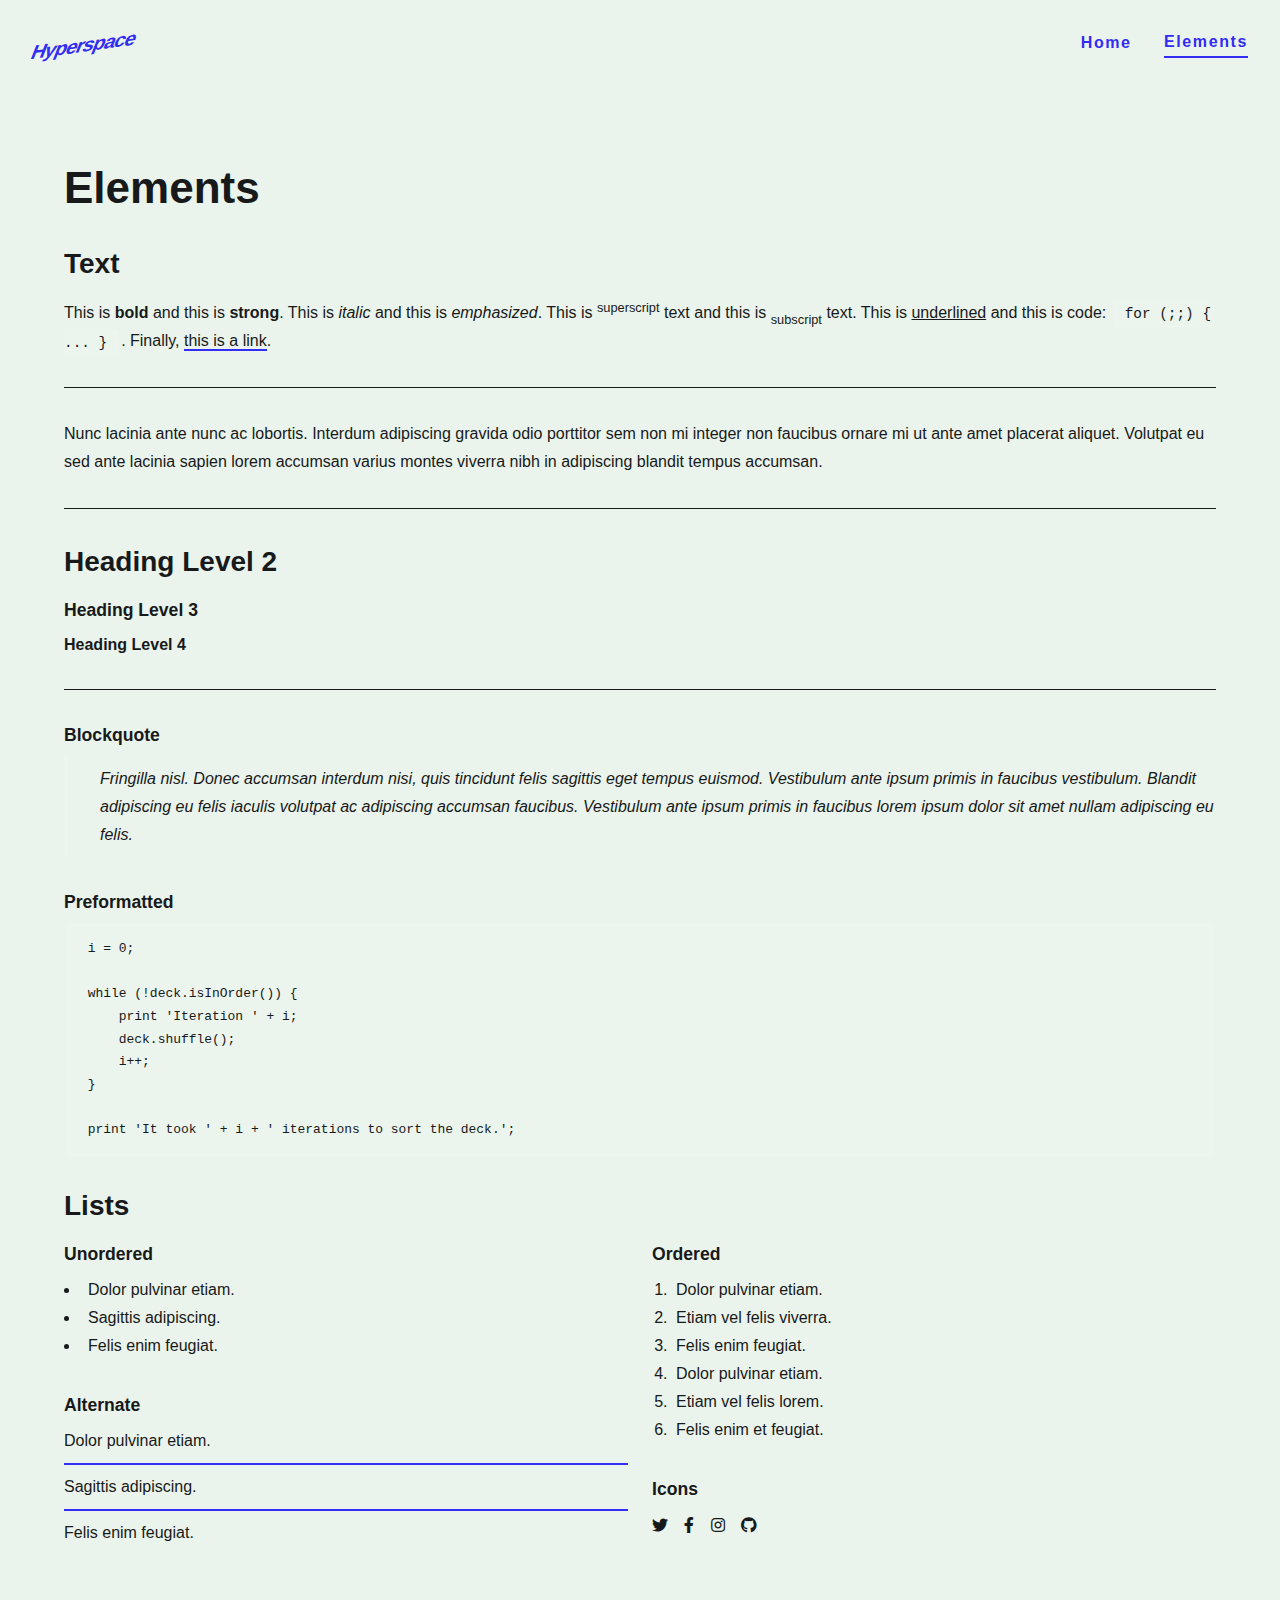
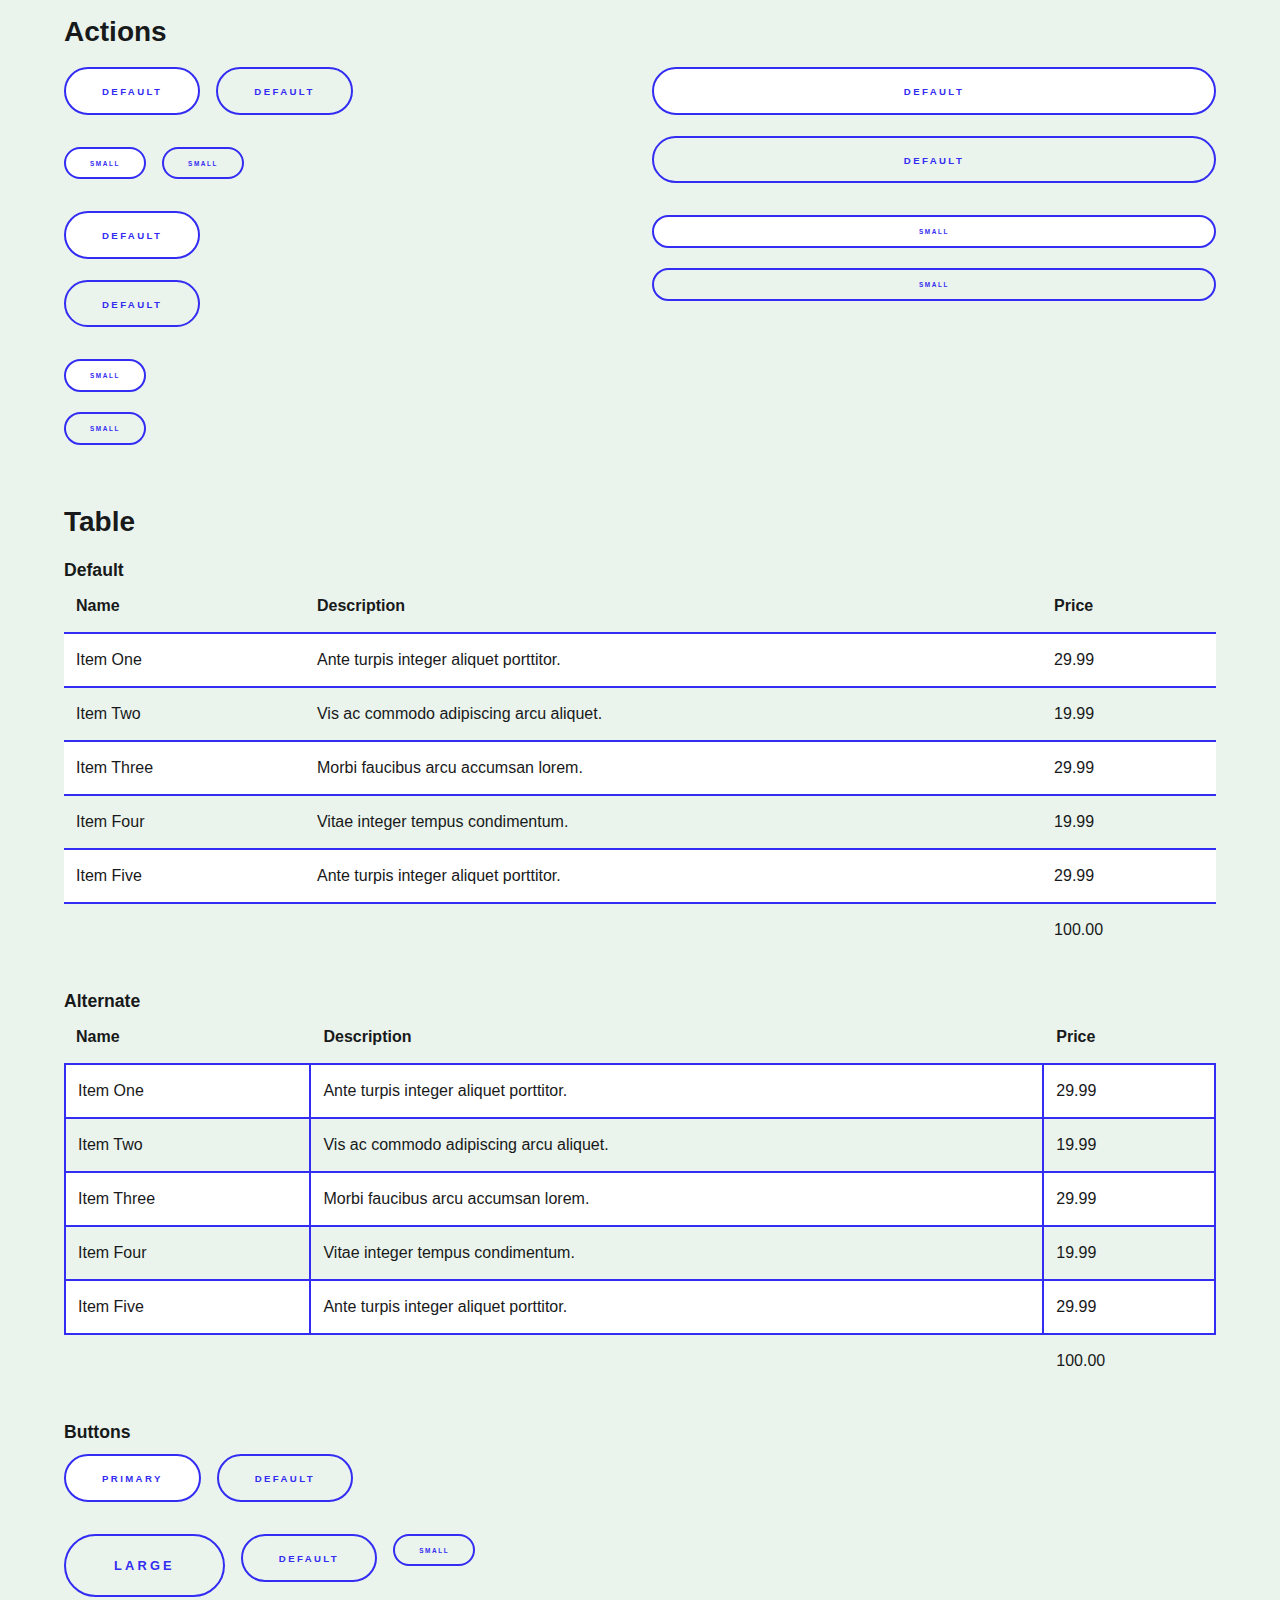
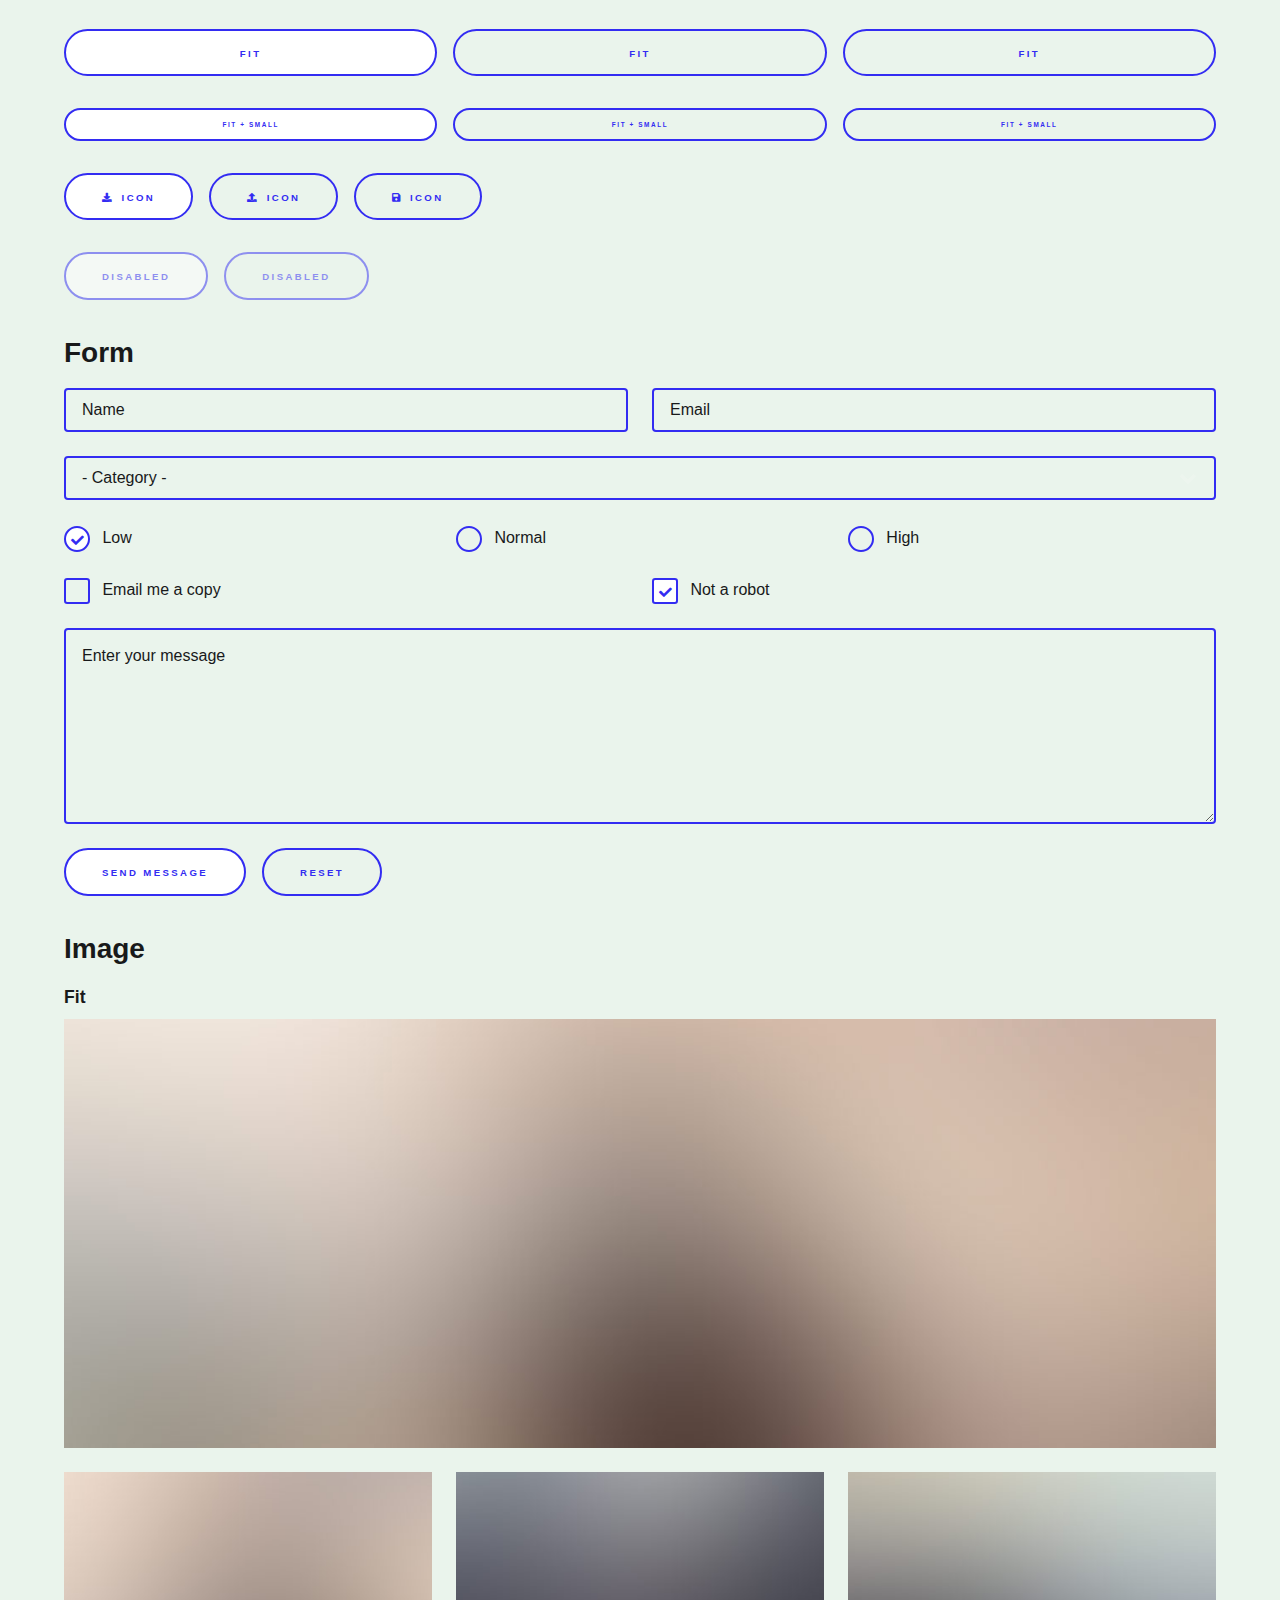
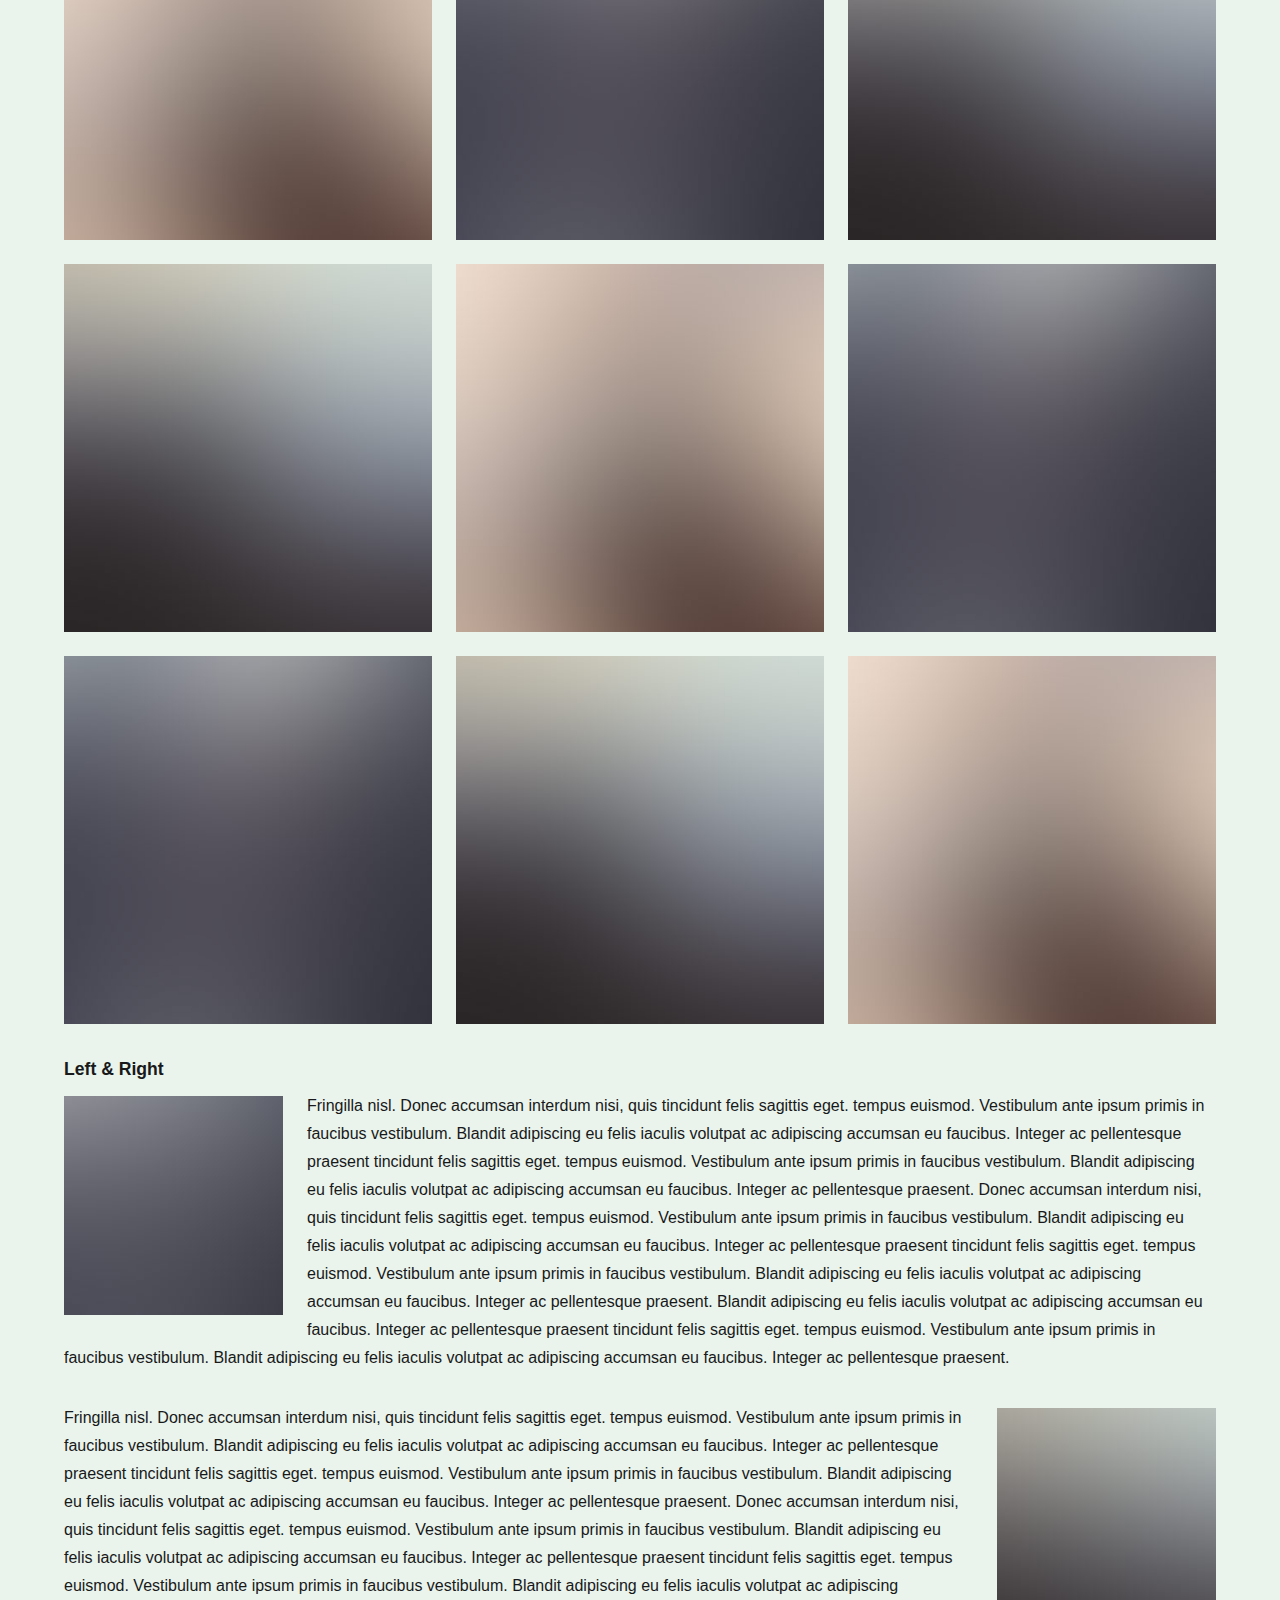
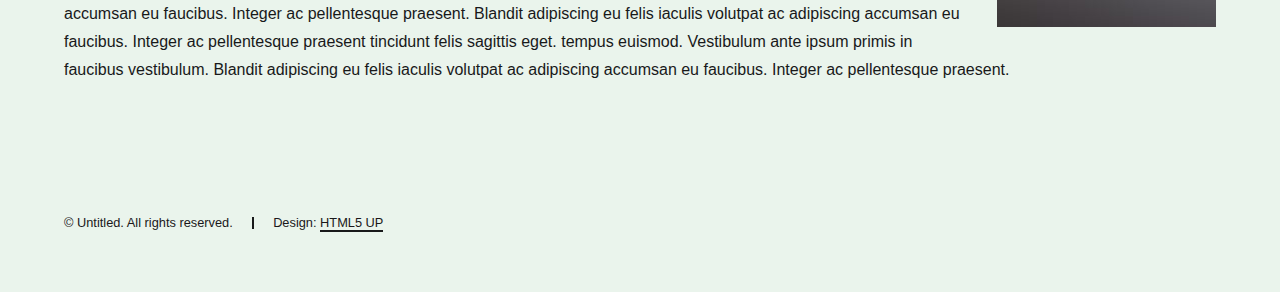
==== elements.html @ a4e52b47 "Added new files" ====
<!DOCTYPE HTML>
<!--
	Hyperspace by HTML5 UP
	html5up.net | @ajlkn
	Free for personal and commercial use under the CCA 3.0 license (html5up.net/license)
-->
<html>
	<head>
		<title>Elements - Hyperspace by HTML5 UP</title>
		<meta charset="utf-8" />
		<meta name="viewport" content="width=device-width, initial-scale=1, user-scalable=no" />
		<link rel="stylesheet" href="assets/css/main.css" />
		<noscript><link rel="stylesheet" href="assets/css/noscript.css" /></noscript>
	</head>
	<body class="is-preload">

		<!-- Header -->
			<header id="header">
				<a href="elements.html" class="title">Hyperspace</a>
				<nav>
					<ul>
						<li><a href="index.html">Home</a></li>
						<li><a href="elements.html" class="active">Elements</a></li>
					</ul>
				</nav>
			</header>

		<!-- Wrapper -->
			<div id="wrapper">

				<!-- Main -->
					<section id="main" class="wrapper">
						<div class="inner">
							<h1 class="major">Elements</h1>

							<!-- Text -->
								<section>
									<h2>Text</h2>
									<p>This is <b>bold</b> and this is <strong>strong</strong>. This is <i>italic</i> and this is <em>emphasized</em>.
									This is <sup>superscript</sup> text and this is <sub>subscript</sub> text.
									This is <u>underlined</u> and this is code: <code>for (;;) { ... }</code>. Finally, <a href="#">this is a link</a>.</p>
									<hr />
									<p>Nunc lacinia ante nunc ac lobortis. Interdum adipiscing gravida odio porttitor sem non mi integer non faucibus ornare mi ut ante amet placerat aliquet. Volutpat eu sed ante lacinia sapien lorem accumsan varius montes viverra nibh in adipiscing blandit tempus accumsan.</p>
									<hr />
									<h2>Heading Level 2</h2>
									<h3>Heading Level 3</h3>
									<h4>Heading Level 4</h4>
									<hr />
									<h3>Blockquote</h3>
									<blockquote>Fringilla nisl. Donec accumsan interdum nisi, quis tincidunt felis sagittis eget tempus euismod. Vestibulum ante ipsum primis in faucibus vestibulum. Blandit adipiscing eu felis iaculis volutpat ac adipiscing accumsan faucibus. Vestibulum ante ipsum primis in faucibus lorem ipsum dolor sit amet nullam adipiscing eu felis.</blockquote>
									<h3>Preformatted</h3>
									<pre><code>i = 0;

while (!deck.isInOrder()) {
    print 'Iteration ' + i;
    deck.shuffle();
    i++;
}

print 'It took ' + i + ' iterations to sort the deck.';</code></pre>
								</section>

							<!-- Lists -->
								<section>
									<h2>Lists</h2>
									<div class="row">
										<div class="col-6 col-12-medium">
											<h3>Unordered</h3>
											<ul>
												<li>Dolor pulvinar etiam.</li>
												<li>Sagittis adipiscing.</li>
												<li>Felis enim feugiat.</li>
											</ul>
											<h3>Alternate</h3>
											<ul class="alt">
												<li>Dolor pulvinar etiam.</li>
												<li>Sagittis adipiscing.</li>
												<li>Felis enim feugiat.</li>
											</ul>
										</div>
										<div class="col-6 col-12-medium">
											<h3>Ordered</h3>
											<ol>
												<li>Dolor pulvinar etiam.</li>
												<li>Etiam vel felis viverra.</li>
												<li>Felis enim feugiat.</li>
												<li>Dolor pulvinar etiam.</li>
												<li>Etiam vel felis lorem.</li>
												<li>Felis enim et feugiat.</li>
											</ol>
											<h3>Icons</h3>
											<ul class="icons">
												<li><a href="#" class="icon brands fa-twitter"><span class="label">Twitter</span></a></li>
												<li><a href="#" class="icon brands fa-facebook-f"><span class="label">Facebook</span></a></li>
												<li><a href="#" class="icon brands fa-instagram"><span class="label">Instagram</span></a></li>
												<li><a href="#" class="icon brands fa-github"><span class="label">Github</span></a></li>
											</ul>
										</div>
									</div>
									<h2>Actions</h2>
									<div class="row">
										<div class="col-6 col-12-medium">
											<ul class="actions">
												<li><a href="#" class="button primary">Default</a></li>
												<li><a href="#" class="button">Default</a></li>
											</ul>
											<ul class="actions small">
												<li><a href="#" class="button primary small">Small</a></li>
												<li><a href="#" class="button small">Small</a></li>
											</ul>
											<ul class="actions stacked">
												<li><a href="#" class="button primary">Default</a></li>
												<li><a href="#" class="button">Default</a></li>
											</ul>
											<ul class="actions stacked">
												<li><a href="#" class="button primary small">Small</a></li>
												<li><a href="#" class="button small">Small</a></li>
											</ul>
										</div>
										<div class="col-6 col-12-medium">
											<ul class="actions stacked">
												<li><a href="#" class="button primary fit">Default</a></li>
												<li><a href="#" class="button fit">Default</a></li>
											</ul>
											<ul class="actions stacked">
												<li><a href="#" class="button primary small fit">Small</a></li>
												<li><a href="#" class="button small fit">Small</a></li>
											</ul>
										</div>
									</div>
								</section>

							<!-- Table -->
								<section>
									<h2>Table</h2>
									<h3>Default</h3>
									<div class="table-wrapper">
										<table>
											<thead>
												<tr>
													<th>Name</th>
													<th>Description</th>
													<th>Price</th>
												</tr>
											</thead>
											<tbody>
												<tr>
													<td>Item One</td>
													<td>Ante turpis integer aliquet porttitor.</td>
													<td>29.99</td>
												</tr>
												<tr>
													<td>Item Two</td>
													<td>Vis ac commodo adipiscing arcu aliquet.</td>
													<td>19.99</td>
												</tr>
												<tr>
													<td>Item Three</td>
													<td> Morbi faucibus arcu accumsan lorem.</td>
													<td>29.99</td>
												</tr>
												<tr>
													<td>Item Four</td>
													<td>Vitae integer tempus condimentum.</td>
													<td>19.99</td>
												</tr>
												<tr>
													<td>Item Five</td>
													<td>Ante turpis integer aliquet porttitor.</td>
													<td>29.99</td>
												</tr>
											</tbody>
											<tfoot>
												<tr>
													<td colspan="2"></td>
													<td>100.00</td>
												</tr>
											</tfoot>
										</table>
									</div>

									<h3>Alternate</h3>
									<div class="table-wrapper">
										<table class="alt">
											<thead>
												<tr>
													<th>Name</th>
													<th>Description</th>
													<th>Price</th>
												</tr>
											</thead>
											<tbody>
												<tr>
													<td>Item One</td>
													<td>Ante turpis integer aliquet porttitor.</td>
													<td>29.99</td>
												</tr>
												<tr>
													<td>Item Two</td>
													<td>Vis ac commodo adipiscing arcu aliquet.</td>
													<td>19.99</td>
												</tr>
												<tr>
													<td>Item Three</td>
													<td> Morbi faucibus arcu accumsan lorem.</td>
													<td>29.99</td>
												</tr>
												<tr>
													<td>Item Four</td>
													<td>Vitae integer tempus condimentum.</td>
													<td>19.99</td>
												</tr>
												<tr>
													<td>Item Five</td>
													<td>Ante turpis integer aliquet porttitor.</td>
													<td>29.99</td>
												</tr>
											</tbody>
											<tfoot>
												<tr>
													<td colspan="2"></td>
													<td>100.00</td>
												</tr>
											</tfoot>
										</table>
									</div>
								</section>

							<!-- Buttons -->
								<section>
									<h3>Buttons</h3>
									<ul class="actions">
										<li><a href="#" class="button primary">Primary</a></li>
										<li><a href="#" class="button">Default</a></li>
									</ul>
									<ul class="actions">
										<li><a href="#" class="button large">Large</a></li>
										<li><a href="#" class="button">Default</a></li>
										<li><a href="#" class="button small">Small</a></li>
									</ul>
									<ul class="actions fit">
										<li><a href="#" class="button primary fit">Fit</a></li>
										<li><a href="#" class="button fit">Fit</a></li>
										<li><a href="#" class="button fit">Fit</a></li>
									</ul>
									<ul class="actions fit small">
										<li><a href="#" class="button primary fit small">Fit + Small</a></li>
										<li><a href="#" class="button fit small">Fit + Small</a></li>
										<li><a href="#" class="button fit small">Fit + Small</a></li>
									</ul>
									<ul class="actions">
										<li><a href="#" class="button primary icon solid fa-download">Icon</a></li>
										<li><a href="#" class="button icon solid fa-upload">Icon</a></li>
										<li><a href="#" class="button icon solid fa-save">Icon</a></li>
									</ul>
									<ul class="actions">
										<li><span class="button primary disabled">Disabled</span></li>
										<li><span class="button disabled">Disabled</span></li>
									</ul>
								</section>

							<!-- Form -->
								<section>
									<h2>Form</h2>
									<form method="post" action="#">
										<div class="row gtr-uniform">
											<div class="col-6 col-12-xsmall">
												<input type="text" name="demo-name" id="demo-name" value="" placeholder="Name" />
											</div>
											<div class="col-6 col-12-xsmall">
												<input type="email" name="demo-email" id="demo-email" value="" placeholder="Email" />
											</div>
											<div class="col-12">
												<select name="demo-category" id="demo-category">
													<option value="">- Category -</option>
													<option value="1">Manufacturing</option>
													<option value="1">Shipping</option>
													<option value="1">Administration</option>
													<option value="1">Human Resources</option>
												</select>
											</div>
											<div class="col-4 col-12-small">
												<input type="radio" id="demo-priority-low" name="demo-priority" checked>
												<label for="demo-priority-low">Low</label>
											</div>
											<div class="col-4 col-12-small">
												<input type="radio" id="demo-priority-normal" name="demo-priority">
												<label for="demo-priority-normal">Normal</label>
											</div>
											<div class="col-4 col-12-small">
												<input type="radio" id="demo-priority-high" name="demo-priority">
												<label for="demo-priority-high">High</label>
											</div>
											<div class="col-6 col-12-small">
												<input type="checkbox" id="demo-copy" name="demo-copy">
												<label for="demo-copy">Email me a copy</label>
											</div>
											<div class="col-6 col-12-small">
												<input type="checkbox" id="demo-human" name="demo-human" checked>
												<label for="demo-human">Not a robot</label>
											</div>
											<div class="col-12">
												<textarea name="demo-message" id="demo-message" placeholder="Enter your message" rows="6"></textarea>
											</div>
											<div class="col-12">
												<ul class="actions">
													<li><input type="submit" value="Send Message" class="primary" /></li>
													<li><input type="reset" value="Reset" /></li>
												</ul>
											</div>
										</div>
									</form>
								</section>

							<!-- Image -->
								<section>
									<h2>Image</h2>
									<h3>Fit</h3>
									<div class="box alt">
										<div class="row gtr-uniform">
											<div class="col-12"><span class="image fit"><img src="images/pic04.jpg" alt="" /></span></div>
											<div class="col-4"><span class="image fit"><img src="images/pic01.jpg" alt="" /></span></div>
											<div class="col-4"><span class="image fit"><img src="images/pic02.jpg" alt="" /></span></div>
											<div class="col-4"><span class="image fit"><img src="images/pic03.jpg" alt="" /></span></div>
											<div class="col-4"><span class="image fit"><img src="images/pic03.jpg" alt="" /></span></div>
											<div class="col-4"><span class="image fit"><img src="images/pic01.jpg" alt="" /></span></div>
											<div class="col-4"><span class="image fit"><img src="images/pic02.jpg" alt="" /></span></div>
											<div class="col-4"><span class="image fit"><img src="images/pic02.jpg" alt="" /></span></div>
											<div class="col-4"><span class="image fit"><img src="images/pic03.jpg" alt="" /></span></div>
											<div class="col-4"><span class="image fit"><img src="images/pic01.jpg" alt="" /></span></div>
										</div>
									</div>
									<h3>Left &amp; Right</h3>
									<p><span class="image left"><img src="images/pic05.jpg" alt="" /></span>Fringilla nisl. Donec accumsan interdum nisi, quis tincidunt felis sagittis eget. tempus euismod. Vestibulum ante ipsum primis in faucibus vestibulum. Blandit adipiscing eu felis iaculis volutpat ac adipiscing accumsan eu faucibus. Integer ac pellentesque praesent tincidunt felis sagittis eget. tempus euismod. Vestibulum ante ipsum primis in faucibus vestibulum. Blandit adipiscing eu felis iaculis volutpat ac adipiscing accumsan eu faucibus. Integer ac pellentesque praesent. Donec accumsan interdum nisi, quis tincidunt felis sagittis eget. tempus euismod. Vestibulum ante ipsum primis in faucibus vestibulum. Blandit adipiscing eu felis iaculis volutpat ac adipiscing accumsan eu faucibus. Integer ac pellentesque praesent tincidunt felis sagittis eget. tempus euismod. Vestibulum ante ipsum primis in faucibus vestibulum. Blandit adipiscing eu felis iaculis volutpat ac adipiscing accumsan eu faucibus. Integer ac pellentesque praesent. Blandit adipiscing eu felis iaculis volutpat ac adipiscing accumsan eu faucibus. Integer ac pellentesque praesent tincidunt felis sagittis eget. tempus euismod. Vestibulum ante ipsum primis in faucibus vestibulum. Blandit adipiscing eu felis iaculis volutpat ac adipiscing accumsan eu faucibus. Integer ac pellentesque praesent.</p>
									<p><span class="image right"><img src="images/pic06.jpg" alt="" /></span>Fringilla nisl. Donec accumsan interdum nisi, quis tincidunt felis sagittis eget. tempus euismod. Vestibulum ante ipsum primis in faucibus vestibulum. Blandit adipiscing eu felis iaculis volutpat ac adipiscing accumsan eu faucibus. Integer ac pellentesque praesent tincidunt felis sagittis eget. tempus euismod. Vestibulum ante ipsum primis in faucibus vestibulum. Blandit adipiscing eu felis iaculis volutpat ac adipiscing accumsan eu faucibus. Integer ac pellentesque praesent. Donec accumsan interdum nisi, quis tincidunt felis sagittis eget. tempus euismod. Vestibulum ante ipsum primis in faucibus vestibulum. Blandit adipiscing eu felis iaculis volutpat ac adipiscing accumsan eu faucibus. Integer ac pellentesque praesent tincidunt felis sagittis eget. tempus euismod. Vestibulum ante ipsum primis in faucibus vestibulum. Blandit adipiscing eu felis iaculis volutpat ac adipiscing accumsan eu faucibus. Integer ac pellentesque praesent. Blandit adipiscing eu felis iaculis volutpat ac adipiscing accumsan eu faucibus. Integer ac pellentesque praesent tincidunt felis sagittis eget. tempus euismod. Vestibulum ante ipsum primis in faucibus vestibulum. Blandit adipiscing eu felis iaculis volutpat ac adipiscing accumsan eu faucibus. Integer ac pellentesque praesent.</p>
								</section>

						</div>
					</section>

			</div>

		<!-- Footer -->
			<footer id="footer" class="wrapper alt">
				<div class="inner">
					<ul class="menu">
						<li>&copy; Untitled. All rights reserved.</li><li>Design: <a href="http://html5up.net">HTML5 UP</a></li>
					</ul>
				</div>
			</footer>

		<!-- Scripts -->
			<script src="assets/js/jquery.min.js"></script>
			<script src="assets/js/jquery.scrollex.min.js"></script>
			<script src="assets/js/jquery.scrolly.min.js"></script>
			<script src="assets/js/browser.min.js"></script>
			<script src="assets/js/breakpoints.min.js"></script>
			<script src="assets/js/util.js"></script>
			<script src="assets/js/main.js"></script>

	</body>
</html>
---- assets/css/main.css ----
@import url(fontawesome-all.min.css);

/*
	Hyperspace by HTML5 UP
	html5up.net | @ajlkn
	Free for personal and commercial use under the CCA 3.0 license (html5up.net/license)
*/

html, body, div, span, applet, object,
iframe, h1, h2, h3, h4, h5, h6, p, blockquote,
pre, a, abbr, acronym, address, big, cite,
code, del, dfn, em, img, ins, kbd, q, s, samp,
small, strike, strong, sub, sup, tt, var, b,
u, i, center, dl, dt, dd, ol, ul, li, fieldset,
form, label, legend, table, caption, tbody,
tfoot, thead, tr, th, td, article, aside,
canvas, details, embed, figure, figcaption,
footer, header, hgroup, menu, nav, output, ruby,
section, summary, time, mark, audio, video {
	margin: 0;
	padding: 0;
	border: 0;
	font-size: 100%;
	font: inherit;
	vertical-align: baseline;}

article, aside, details, figcaption, figure,
footer, header, hgroup, menu, nav, section {
	display: block;}

body {
	line-height: 1;
}

ol, ul {
	list-style: none;
}

blockquote, q {
	quotes: none;
}

	blockquote:before, blockquote:after, q:before, q:after {
		content: '';
		content: none;
	}

table {
	border-collapse: collapse;
	border-spacing: 0;
}

body {
	-webkit-text-size-adjust: none;
}

mark {
	background-color: transparent;
	color: inherit;
}

input::-moz-focus-inner {
	border: 0;
	padding: 0;
}

input, select, textarea {
	-moz-appearance: none;
	-webkit-appearance: none;
	-ms-appearance: none;
	appearance: none;
}

/* Basic */

	@-ms-viewport {
		width: device-width;
	}

	body {
		-ms-overflow-style: scrollbar;
	}

	@media screen and (max-width: 480px) {

		html, body {
			min-width: 320px;
		}

	}

	html {
		box-sizing: border-box;
	}

	*, *:before, *:after {
		box-sizing: inherit;
	}

	body {
		background: #eaf4ec;
	}

		body.is-preload *, body.is-preload *:before, body.is-preload *:after {
			-moz-animation: none !important;
			-webkit-animation: none !important;
			-ms-animation: none !important;
			animation: none !important;
			-moz-transition: none !important;
			-webkit-transition: none !important;
			-ms-transition: none !important;
			transition: none !important;
		}

/* Type */

	body, input, select, textarea {
		color: #18191a;
		font-family: 'Work Sans', sans-serif;
		font-size: 16.5pt;
		font-weight: normal;
		line-height: 1.75;
	}

		@media screen and (max-width: 1680px) {

			body, input, select, textarea {
				font-size: 13pt;
			}

		}

		@media screen and (max-width: 1280px) {

			body, input, select, textarea {
				font-size: 12pt;
			}

		}

		@media screen and (max-width: 360px) {

			body, input, select, textarea {
				font-size: 11pt;
			}

		}

	a {
		-moz-transition: color 0.2s ease, border-bottom-color 0.2s ease;
		-webkit-transition: color 0.2s ease, border-bottom-color 0.2s ease;
		-ms-transition: color 0.2s ease, border-bottom-color 0.2s ease;
		transition: color 0.2s ease, border-bottom-color 0.2s ease;
		border-bottom: solid 2px #332cf2;
		color: inherit;
		text-decoration: none;
		position: relative;
		z-index: 2;
		
	}

		a:hover {
			border-bottom-color: transparent;
			color: #332cf2;
		}

	strong, b {
		color: #18191a;
		font-weight: bold;
	}

	em, i {
		font-style: italic;
	}

	p {
		margin: 0 0 2em 0;
	}

	@media screen and (min-width: 980px) {

		p {
			margin: 0 0 2em 0;
		}
		
	}


	h1, h2, h3, h4, h5, h6 {
		color: #18191a;
		font-weight: bold;
		line-height: 1.5;
		margin: 0 0 0.5em 0;
	}

		h1 a, h2 a, h3 a, h4 a, h5 a, h6 a {
			color: inherit;
			text-decoration: none;
		}

	h1 {
		font-size: 2.75em;
	}


	h2 {
		font-size: 1.75em;
	}

	h3 {
		font-size: 1.1em;
	}

	h4 {
		font-size: 1em;
	}

	h5 {
		font-size: 0.8em;
	}

	h6 {
		font-size: 0.6em;
	}

	@media screen and (max-width: 736px) {

		h1 {
			font-size: 2em;
		}

		h2 {
			font-size: 1.25em;
		}

		h3 {
			font-size: 1em;
		}

		h4 {
			font-size: 0.8em;
		}

		h5 {
			font-size: 0.6em;
		}

		h6 {
			font-size: 0.6em;
		}

	}

	sub {
		font-size: 0.8em;
		position: relative;
		top: 0.5em;
	}

	sup {
		font-size: 0.8em;
		position: relative;
		top: -0.5em;
	}

	blockquote {
		border-left: solid 4px rgba(255, 255, 255, 0.15);
		font-style: italic;
		margin: 0 0 2em 0;
		padding: 0.5em 0 0.5em 2em;
	}

	code {
		background: rgba(255, 255, 255, 0.05);
		border-radius: 0.25em;
		border: solid 1px rgba(255, 255, 255, 0.15);
		font-family: "Courier New", monospace;
		font-size: 0.9em;
		margin: 0 0.25em;
		padding: 0.25em 0.65em;
	}

	pre {
		-webkit-overflow-scrolling: touch;
		font-family: "Courier New", monospace;
		font-size: 0.9em;
		margin: 0 0 2em 0;
	}

		pre code {
			display: block;
			line-height: 1.75em;
			padding: 1em 1.5em;
			overflow-x: auto;
		}

	hr {
		border: 0;
		border-bottom: solid 1px #18191a;
		margin: 2em 0;
	}



	hr.major {
		margin: 3em 0;
	}

.align-left {
	text-align: left;
}

.align-center {
	text-align: center;
}

.align-right {
	text-align: right;
}

/* Row */

.row {
	display: flex;
	flex-wrap: wrap;
	box-sizing: border-box;
	align-items: stretch;
}

	.row > * {
		box-sizing: border-box;
	}

	.row.gtr-uniform > * > :last-child {
		margin-bottom: 0;
	}

	.row.aln-left {
		justify-content: flex-start;
	}

	.row.aln-center {
		justify-content: center;
	}

	.row.aln-right {
		justify-content: flex-end;
	}

	.row.aln-top {
		align-items: flex-start;
	}

	.row.aln-middle {
		align-items: center;
	}

	.row.aln-bottom {
		align-items: flex-end;
	}

	.row > .imp {
		order: -1;
	}

	.row > .col-1 {
		width: 8.33333%;
	}

	.row > .off-1 {
		margin-left: 8.33333%;
	}

	.row > .col-2 {
		width: 16.66667%;
	}

	.row > .off-2 {
		margin-left: 16.66667%;
	}

	.row > .col-3 {
		width: 25%;
	}

	.row > .off-3 {
		margin-left: 25%;
	}

	.row > .col-4 {
		width: 33.33333%;
	}

	.row > .off-4 {
		margin-left: 33.33333%;
	}

	.row > .col-5 {
		width: 41.66667%;
	}

	.row > .off-5 {
		margin-left: 41.66667%;
	}

	.row > .col-6 {
		width: 50%;
	}

	.row > .off-6 {
		margin-left: 50%;
	}

	.row > .col-7 {
		width: 58.33333%;
	}

	.row > .off-7 {
		margin-left: 58.33333%;
	}

	.row > .col-8 {
		width: 66.66667%;
	}

	.row > .off-8 {
		margin-left: 66.66667%;
	}

	.row > .col-9 {
		width: 75%;
	}

	.row > .off-9 {
		margin-left: 75%;
	}

	.row > .col-10 {
		width: 83.33333%;
	}

	.row > .off-10 {
		margin-left: 83.33333%;
	}

	.row > .col-11 {
		width: 91.66667%;
	}

	.row > .off-11 {
		margin-left: 91.66667%;
	}

	.row > .col-12 {
		width: 100%;
	}

	.row > .off-12 {
		margin-left: 100%;
	}

	.row.gtr-0 {
		margin-top: 0;
		margin-left: 0em;
	}

		.row.gtr-0 > * {
			padding: 0 0 0 0em;
		}

		.row.gtr-0.gtr-uniform {
			margin-top: 0em;
		}

			.row.gtr-0.gtr-uniform > * {
				padding-top: 0em;
			}

	.row.gtr-25 {
		margin-top: 0;
		margin-left: -0.375em;
	}

		.row.gtr-25 > * {
			padding: 0 0 0 0.375em;
		}

		.row.gtr-25.gtr-uniform {
			margin-top: -0.375em;
		}

			.row.gtr-25.gtr-uniform > * {
				padding-top: 0.375em;
			}

	.row.gtr-50 {
		margin-top: 0;
		margin-left: -0.75em;
	}

		.row.gtr-50 > * {
			padding: 0 0 0 0.75em;
		}

		.row.gtr-50.gtr-uniform {
			margin-top: -0.75em;
		}

			.row.gtr-50.gtr-uniform > * {
				padding-top: 0.75em;
			}

	.row {
		margin-top: 3em;
		margin-left: -1.5em;
		margin-bottom: 1.5em;
	}

		.row > * {
			padding: 0 0 0 1.5em;
		}

		.row.gtr-uniform {
			margin-top: -1.5em;
		}

			.row.gtr-uniform > * {
				padding-top: 1.5em;
			}

	.row.gtr-150 {
		margin-top: 0;
		margin-left: -2.25em;
	}

		.row.gtr-150 > * {
			padding: 0 0 0 2.25em;
		}

		.row.gtr-150.gtr-uniform {
			margin-top: -2.25em;
		}

			.row.gtr-150.gtr-uniform > * {
				padding-top: 2.25em;
			}

	.row.gtr-200 {
		margin-top: 0;
		margin-left: -3em;
	}

		.row.gtr-200 > * {
			padding: 0 0 0 3em;
		}

		.row.gtr-200.gtr-uniform {
			margin-top: -3em;
		}

			.row.gtr-200.gtr-uniform > * {
				padding-top: 3em;
			}

	@media screen and (max-width: 1680px) {

		.row {
			display: flex;
			flex-wrap: wrap;
			box-sizing: border-box;
			align-items: stretch;
		}

			.row > * {
				box-sizing: border-box;
			}

			.row.gtr-uniform > * > :last-child {
				margin-bottom: 0;
			}

			.row.aln-left {
				justify-content: flex-start;
			}

			.row.aln-center {
				justify-content: center;
			}

			.row.aln-right {
				justify-content: flex-end;
			}

			.row.aln-top {
				align-items: flex-start;
			}

			.row.aln-middle {
				align-items: center;
			}

			.row.aln-bottom {
				align-items: flex-end;
			}

			.row > .imp-xlarge {
				order: -1;
			}

			.row > .col-1-xlarge {
				width: 8.33333%;
			}

			.row > .off-1-xlarge {
				margin-left: 8.33333%;
			}

			.row > .col-2-xlarge {
				width: 16.66667%;
			}

			.row > .off-2-xlarge {
				margin-left: 16.66667%;
			}

			.row > .col-3-xlarge {
				width: 25%;
			}

			.row > .off-3-xlarge {
				margin-left: 25%;
			}

			.row > .col-4-xlarge {
				width: 33.33333%;
			}

			.row > .off-4-xlarge {
				margin-left: 33.33333%;
			}

			.row > .col-5-xlarge {
				width: 41.66667%;
			}

			.row > .off-5-xlarge {
				margin-left: 41.66667%;
			}

			.row > .col-6-xlarge {
				width: 50%;
			}

			.row > .off-6-xlarge {
				margin-left: 50%;
			}

			.row > .col-7-xlarge {
				width: 58.33333%;
			}

			.row > .off-7-xlarge {
				margin-left: 58.33333%;
			}

			.row > .col-8-xlarge {
				width: 66.66667%;
			}

			.row > .off-8-xlarge {
				margin-left: 66.66667%;
			}

			.row > .col-9-xlarge {
				width: 75%;
			}

			.row > .off-9-xlarge {
				margin-left: 75%;
			}

			.row > .col-10-xlarge {
				width: 83.33333%;
			}

			.row > .off-10-xlarge {
				margin-left: 83.33333%;
			}

			.row > .col-11-xlarge {
				width: 91.66667%;
			}

			.row > .off-11-xlarge {
				margin-left: 91.66667%;
			}

			.row > .col-12-xlarge {
				width: 100%;
			}

			.row > .off-12-xlarge {
				margin-left: 100%;
			}

			.row.gtr-0 {
				margin-top: 0;
				margin-left: 0em;
			}

				.row.gtr-0 > * {
					padding: 0 0 0 0em;
				}

				.row.gtr-0.gtr-uniform {
					margin-top: 0em;
				}

					.row.gtr-0.gtr-uniform > * {
						padding-top: 0em;
					}

			.row.gtr-25 {
				margin-top: 0;
				margin-left: -0.375em;
			}

				.row.gtr-25 > * {
					padding: 0 0 0 0.375em;
				}

				.row.gtr-25.gtr-uniform {
					margin-top: -0.375em;
				}

					.row.gtr-25.gtr-uniform > * {
						padding-top: 0.375em;
					}

			.row.gtr-50 {
				margin-top: 0;
				margin-left: -0.75em;
			}

				.row.gtr-50 > * {
					padding: 0 0 0 0.75em;
				}

				.row.gtr-50.gtr-uniform {
					margin-top: -0.75em;
				}

					.row.gtr-50.gtr-uniform > * {
						padding-top: 0.75em;
					}

			.row {
				margin-top: 0;
				margin-left: -1.5em;
			}

				.row > * {
					padding: 0 0 0 1.5em;
				}

				.row.gtr-uniform {
					margin-top: -1.5em;
				}

					.row.gtr-uniform > * {
						padding-top: 1.5em;
					}

			.row.gtr-150 {
				margin-top: 0;
				margin-left: -2.25em;
			}

				.row.gtr-150 > * {
					padding: 0 0 0 2.25em;
				}

				.row.gtr-150.gtr-uniform {
					margin-top: -2.25em;
				}

					.row.gtr-150.gtr-uniform > * {
						padding-top: 2.25em;
					}

			.row.gtr-200 {
				margin-top: 0;
				margin-left: -3em;
			}

				.row.gtr-200 > * {
					padding: 0 0 0 3em;
				}

				.row.gtr-200.gtr-uniform {
					margin-top: -3em;
				}

					.row.gtr-200.gtr-uniform > * {
						padding-top: 3em;
					}

	}

	@media screen and (max-width: 1280px) {

		.row {
			display: flex;
			flex-wrap: wrap;
			box-sizing: border-box;
			align-items: stretch;
		}

			.row > * {
				box-sizing: border-box;
			}

			.row.gtr-uniform > * > :last-child {
				margin-bottom: 0;
			}

			.row.aln-left {
				justify-content: flex-start;
			}

			.row.aln-center {
				justify-content: center;
			}

			.row.aln-right {
				justify-content: flex-end;
			}

			.row.aln-top {
				align-items: flex-start;
			}

			.row.aln-middle {
				align-items: center;
			}

			.row.aln-bottom {
				align-items: flex-end;
			}

			.row > .imp-large {
				order: -1;
			}

			.row > .col-1-large {
				width: 8.33333%;
			}

			.row > .off-1-large {
				margin-left: 8.33333%;
			}

			.row > .col-2-large {
				width: 16.66667%;
			}

			.row > .off-2-large {
				margin-left: 16.66667%;
			}

			.row > .col-3-large {
				width: 25%;
			}

			.row > .off-3-large {
				margin-left: 25%;
			}

			.row > .col-4-large {
				width: 33.33333%;
			}

			.row > .off-4-large {
				margin-left: 33.33333%;
			}

			.row > .col-5-large {
				width: 41.66667%;
			}

			.row > .off-5-large {
				margin-left: 41.66667%;
			}

			.row > .col-6-large {
				width: 50%;
			}

			.row > .off-6-large {
				margin-left: 50%;
			}

			.row > .col-7-large {
				width: 58.33333%;
			}

			.row > .off-7-large {
				margin-left: 58.33333%;
			}

			.row > .col-8-large {
				width: 66.66667%;
			}

			.row > .off-8-large {
				margin-left: 66.66667%;
			}

			.row > .col-9-large {
				width: 75%;
			}

			.row > .off-9-large {
				margin-left: 75%;
			}

			.row > .col-10-large {
				width: 83.33333%;
			}

			.row > .off-10-large {
				margin-left: 83.33333%;
			}

			.row > .col-11-large {
				width: 91.66667%;
			}

			.row > .off-11-large {
				margin-left: 91.66667%;
			}

			.row > .col-12-large {
				width: 100%;
			}

			.row > .off-12-large {
				margin-left: 100%;
			}

			.row.gtr-0 {
				margin-top: 0;
				margin-left: 0em;
			}

				.row.gtr-0 > * {
					padding: 0 0 0 0em;
				}

				.row.gtr-0.gtr-uniform {
					margin-top: 0em;
				}

					.row.gtr-0.gtr-uniform > * {
						padding-top: 0em;
					}

			.row.gtr-25 {
				margin-top: 0;
				margin-left: -0.375em;
			}

				.row.gtr-25 > * {
					padding: 0 0 0 0.375em;
				}

				.row.gtr-25.gtr-uniform {
					margin-top: -0.375em;
				}

					.row.gtr-25.gtr-uniform > * {
						padding-top: 0.375em;
					}

			.row.gtr-50 {
				margin-top: 0;
				margin-left: -0.75em;
			}

				.row.gtr-50 > * {
					padding: 0 0 0 0.75em;
				}

				.row.gtr-50.gtr-uniform {
					margin-top: -0.75em;
				}

					.row.gtr-50.gtr-uniform > * {
						padding-top: 0.75em;
					}

			.row {
				margin-top: 0;
				margin-left: -1.5em;
			}

				.row > * {
					padding: 0 0 0 1.5em;
				}

				.row.gtr-uniform {
					margin-top: -1.5em;
				}

					.row.gtr-uniform > * {
						padding-top: 1.5em;
					}

			.row.gtr-150 {
				margin-top: 0;
				margin-left: -2.25em;
			}

				.row.gtr-150 > * {
					padding: 0 0 0 2.25em;
				}

				.row.gtr-150.gtr-uniform {
					margin-top: -2.25em;
				}

					.row.gtr-150.gtr-uniform > * {
						padding-top: 2.25em;
					}

			.row.gtr-200 {
				margin-top: 0;
				margin-left: -3em;
			}

				.row.gtr-200 > * {
					padding: 0 0 0 3em;
				}

				.row.gtr-200.gtr-uniform {
					margin-top: -3em;
				}

					.row.gtr-200.gtr-uniform > * {
						padding-top: 3em;
					}

	}

	@media screen and (max-width: 980px) {

		.row {
			display: flex;
			flex-wrap: wrap;
			box-sizing: border-box;
			align-items: stretch;
		}

			.row > * {
				box-sizing: border-box;
			}

			.row.gtr-uniform > * > :last-child {
				margin-bottom: 0;
			}

			.row.aln-left {
				justify-content: flex-start;
			}

			.row.aln-center {
				justify-content: center;
			}

			.row.aln-right {
				justify-content: flex-end;
			}

			.row.aln-top {
				align-items: flex-start;
			}

			.row.aln-middle {
				align-items: center;
			}

			.row.aln-bottom {
				align-items: flex-end;
			}

			.row > .imp-medium {
				order: -1;
			}

			.row > .col-1-medium {
				width: 8.33333%;
			}

			.row > .off-1-medium {
				margin-left: 8.33333%;
			}

			.row > .col-2-medium {
				width: 16.66667%;
			}

			.row > .off-2-medium {
				margin-left: 16.66667%;
			}

			.row > .col-3-medium {
				width: 25%;
			}

			.row > .off-3-medium {
				margin-left: 25%;
			}

			.row > .col-4-medium {
				width: 33.33333%;
			}

			.row > .off-4-medium {
				margin-left: 33.33333%;
			}

			.row > .col-5-medium {
				width: 41.66667%;
			}

			.row > .off-5-medium {
				margin-left: 41.66667%;
			}

			.row > .col-6-medium {
				width: 50%;
			}

			.row > .off-6-medium {
				margin-left: 50%;
			}

			.row > .col-7-medium {
				width: 58.33333%;
			}

			.row > .off-7-medium {
				margin-left: 58.33333%;
			}

			.row > .col-8-medium {
				width: 66.66667%;
			}

			.row > .off-8-medium {
				margin-left: 66.66667%;
			}

			.row > .col-9-medium {
				width: 75%;
			}

			.row > .off-9-medium {
				margin-left: 75%;
			}

			.row > .col-10-medium {
				width: 83.33333%;
			}

			.row > .off-10-medium {
				margin-left: 83.33333%;
			}

			.row > .col-11-medium {
				width: 91.66667%;
			}

			.row > .off-11-medium {
				margin-left: 91.66667%;
			}

			.row > .col-12-medium {
				width: 100%;
			}

			.row > .off-12-medium {
				margin-left: 100%;
			}

			.row.gtr-0 {
				margin-top: 0;
				margin-left: 0em;
			}

				.row.gtr-0 > * {
					padding: 0 0 0 0em;
				}

				.row.gtr-0.gtr-uniform {
					margin-top: 0em;
				}

					.row.gtr-0.gtr-uniform > * {
						padding-top: 0em;
					}

			.row.gtr-25 {
				margin-top: 0;
				margin-left: -0.375em;
			}

				.row.gtr-25 > * {
					padding: 0 0 0 0.375em;
				}

				.row.gtr-25.gtr-uniform {
					margin-top: -0.375em;
				}

					.row.gtr-25.gtr-uniform > * {
						padding-top: 0.375em;
					}

			.row.gtr-50 {
				margin-top: 0;
				margin-left: -0.75em;
			}

				.row.gtr-50 > * {
					padding: 0 0 0 0.75em;
				}

				.row.gtr-50.gtr-uniform {
					margin-top: -0.75em;
				}

					.row.gtr-50.gtr-uniform > * {
						padding-top: 0.75em;
					}

			.row {
				margin-top: 0;
				margin-left: -1.5em;
			}

				.row > * {
					padding: 0 0 0 1.5em;
				}

				.row.gtr-uniform {
					margin-top: -1.5em;
				}

					.row.gtr-uniform > * {
						padding-top: 1.5em;
					}

			.row.gtr-150 {
				margin-top: 0;
				margin-left: -2.25em;
			}

				.row.gtr-150 > * {
					padding: 0 0 0 2.25em;
				}

				.row.gtr-150.gtr-uniform {
					margin-top: -2.25em;
				}

					.row.gtr-150.gtr-uniform > * {
						padding-top: 2.25em;
					}

			.row.gtr-200 {
				margin-top: 0;
				margin-left: -3em;
			}

				.row.gtr-200 > * {
					padding: 0 0 0 3em;
				}

				.row.gtr-200.gtr-uniform {
					margin-top: -3em;
				}

					.row.gtr-200.gtr-uniform > * {
						padding-top: 3em;
					}

	}

	@media screen and (max-width: 736px) {

		.row {
			display: flex;
			flex-wrap: wrap;
			box-sizing: border-box;
			align-items: stretch;
		}

			.row > * {
				box-sizing: border-box;
			}

			.row.gtr-uniform > * > :last-child {
				margin-bottom: 0;
			}

			.row.aln-left {
				justify-content: flex-start;
			}

			.row.aln-center {
				justify-content: center;
			}

			.row.aln-right {
				justify-content: flex-end;
			}

			.row.aln-top {
				align-items: flex-start;
			}

			.row.aln-middle {
				align-items: center;
			}

			.row.aln-bottom {
				align-items: flex-end;
			}

			.row > .imp-small {
				order: -1;
			}

			.row > .col-1-small {
				width: 8.33333%;
			}

			.row > .off-1-small {
				margin-left: 8.33333%;
			}

			.row > .col-2-small {
				width: 16.66667%;
			}

			.row > .off-2-small {
				margin-left: 16.66667%;
			}

			.row > .col-3-small {
				width: 25%;
			}

			.row > .off-3-small {
				margin-left: 25%;
			}

			.row > .col-4-small {
				width: 33.33333%;
			}

			.row > .off-4-small {
				margin-left: 33.33333%;
			}

			.row > .col-5-small {
				width: 41.66667%;
			}

			.row > .off-5-small {
				margin-left: 41.66667%;
			}

			.row > .col-6-small {
				width: 50%;
			}

			.row > .off-6-small {
				margin-left: 50%;
			}

			.row > .col-7-small {
				width: 58.33333%;
			}

			.row > .off-7-small {
				margin-left: 58.33333%;
			}

			.row > .col-8-small {
				width: 66.66667%;
			}

			.row > .off-8-small {
				margin-left: 66.66667%;
			}

			.row > .col-9-small {
				width: 75%;
			}

			.row > .off-9-small {
				margin-left: 75%;
			}

			.row > .col-10-small {
				width: 83.33333%;
			}

			.row > .off-10-small {
				margin-left: 83.33333%;
			}

			.row > .col-11-small {
				width: 91.66667%;
			}

			.row > .off-11-small {
				margin-left: 91.66667%;
			}

			.row > .col-12-small {
				width: 100%;
			}

			.row > .off-12-small {
				margin-left: 100%;
			}

			.row.gtr-0 {
				margin-top: 0;
				margin-left: 0em;
			}

				.row.gtr-0 > * {
					padding: 0 0 0 0em;
				}

				.row.gtr-0.gtr-uniform {
					margin-top: 0em;
				}

					.row.gtr-0.gtr-uniform > * {
						padding-top: 0em;
					}

			.row.gtr-25 {
				margin-top: 0;
				margin-left: -0.375em;
			}

				.row.gtr-25 > * {
					padding: 0 0 0 0.375em;
				}

				.row.gtr-25.gtr-uniform {
					margin-top: -0.375em;
				}

					.row.gtr-25.gtr-uniform > * {
						padding-top: 0.375em;
					}

			.row.gtr-50 {
				margin-top: 0;
				margin-left: -0.75em;
			}

				.row.gtr-50 > * {
					padding: 0 0 0 0.75em;
				}

				.row.gtr-50.gtr-uniform {
					margin-top: -0.75em;
				}

					.row.gtr-50.gtr-uniform > * {
						padding-top: 0.75em;
					}

			.row {
				margin-top: 0;
				margin-left: -1.5em;
			}

				.row > * {
					padding: 0 0 0 1.5em;
				}

				.row.gtr-uniform {
					margin-top: -1.5em;
				}

					.row.gtr-uniform > * {
						padding-top: 1.5em;
					}

			.row.gtr-150 {
				margin-top: 0;
				margin-left: -2.25em;
			}

				.row.gtr-150 > * {
					padding: 0 0 0 2.25em;
				}

				.row.gtr-150.gtr-uniform {
					margin-top: -2.25em;
				}

					.row.gtr-150.gtr-uniform > * {
						padding-top: 2.25em;
					}

			.row.gtr-200 {
				margin-top: 0;
				margin-left: -3em;
			}

				.row.gtr-200 > * {
					padding: 0 0 0 3em;
				}

				.row.gtr-200.gtr-uniform {
					margin-top: -3em;
				}

					.row.gtr-200.gtr-uniform > * {
						padding-top: 3em;
					}

	}

	@media screen and (max-width: 480px) {

		.row {
			display: flex;
			flex-wrap: wrap;
			box-sizing: border-box;
			align-items: stretch;
		}

			.row > * {
				box-sizing: border-box;
			}

			.row.gtr-uniform > * > :last-child {
				margin-bottom: 0;
			}

			.row.aln-left {
				justify-content: flex-start;
			}

			.row.aln-center {
				justify-content: center;
			}

			.row.aln-right {
				justify-content: flex-end;
			}

			.row.aln-top {
				align-items: flex-start;
			}

			.row.aln-middle {
				align-items: center;
			}

			.row.aln-bottom {
				align-items: flex-end;
			}

			.row > .imp-xsmall {
				order: -1;
			}

			.row > .col-1-xsmall {
				width: 8.33333%;
			}

			.row > .off-1-xsmall {
				margin-left: 8.33333%;
			}

			.row > .col-2-xsmall {
				width: 16.66667%;
			}

			.row > .off-2-xsmall {
				margin-left: 16.66667%;
			}

			.row > .col-3-xsmall {
				width: 25%;
			}

			.row > .off-3-xsmall {
				margin-left: 25%;
			}

			.row > .col-4-xsmall {
				width: 33.33333%;
			}

			.row > .off-4-xsmall {
				margin-left: 33.33333%;
			}

			.row > .col-5-xsmall {
				width: 41.66667%;
			}

			.row > .off-5-xsmall {
				margin-left: 41.66667%;
			}

			.row > .col-6-xsmall {
				width: 50%;
			}

			.row > .off-6-xsmall {
				margin-left: 50%;
			}

			.row > .col-7-xsmall {
				width: 58.33333%;
			}

			.row > .off-7-xsmall {
				margin-left: 58.33333%;
			}

			.row > .col-8-xsmall {
				width: 66.66667%;
			}

			.row > .off-8-xsmall {
				margin-left: 66.66667%;
			}

			.row > .col-9-xsmall {
				width: 75%;
			}

			.row > .off-9-xsmall {
				margin-left: 75%;
			}

			.row > .col-10-xsmall {
				width: 83.33333%;
			}

			.row > .off-10-xsmall {
				margin-left: 83.33333%;
			}

			.row > .col-11-xsmall {
				width: 91.66667%;
			}

			.row > .off-11-xsmall {
				margin-left: 91.66667%;
			}

			.row > .col-12-xsmall {
				width: 100%;
			}

			.row > .off-12-xsmall {
				margin-left: 100%;
			}

			.row.gtr-0 {
				margin-top: 0;
				margin-left: 0em;
			}

				.row.gtr-0 > * {
					padding: 0 0 0 0em;
				}

				.row.gtr-0.gtr-uniform {
					margin-top: 0em;
				}

					.row.gtr-0.gtr-uniform > * {
						padding-top: 0em;
					}

			.row.gtr-25 {
				margin-top: 0;
				margin-left: -0.375em;
			}

				.row.gtr-25 > * {
					padding: 0 0 0 0.375em;
				}

				.row.gtr-25.gtr-uniform {
					margin-top: -0.375em;
				}

					.row.gtr-25.gtr-uniform > * {
						padding-top: 0.375em;
					}

			.row.gtr-50 {
				margin-top: 0;
				margin-left: -0.75em;
			}

				.row.gtr-50 > * {
					padding: 0 0 0 0.75em;
				}

				.row.gtr-50.gtr-uniform {
					margin-top: -0.75em;
				}

					.row.gtr-50.gtr-uniform > * {
						padding-top: 0.75em;
					}

			.row {
				margin-top: 0;
				margin-left: -1.5em;
			}

				.row > * {
					padding: 0 0 0 1.5em;
				}

				.row.gtr-uniform {
					margin-top: -1.5em;
				}

					.row.gtr-uniform > * {
						padding-top: 1.5em;
					}

			.row.gtr-150 {
				margin-top: 0;
				margin-left: -2.25em;
			}

				.row.gtr-150 > * {
					padding: 0 0 0 2.25em;
				}

				.row.gtr-150.gtr-uniform {
					margin-top: -2.25em;
				}

					.row.gtr-150.gtr-uniform > * {
						padding-top: 2.25em;
					}

			.row.gtr-200 {
				margin-top: 0;
				margin-left: -3em;
			}

				.row.gtr-200 > * {
					padding: 0 0 0 3em;
				}

				.row.gtr-200.gtr-uniform {
					margin-top: -3em;
				}

					.row.gtr-200.gtr-uniform > * {
						padding-top: 3em;
					}

	}

/* Box */

.box {
	border-radius: 0.25em;
	border: solid 1px rgba(255, 255, 255, 0.15);
	margin-bottom: 2em;
	padding: 1.5em;
}

	.box > :last-child,
	.box > :last-child > :last-child,
	.box > :last-child > :last-child > :last-child {
		margin-bottom: 0;
	}

	.box.alt {
		border: 0;
		border-radius: 0;
		padding: 0;
	}

/* Button */

input[type="submit"],
input[type="reset"],
input[type="button"],
button,
.button {
	-moz-appearance: none;
	-webkit-appearance: none;
	-ms-appearance: none;
	appearance: none;
	-moz-transition: border-color 0.2s ease;
	-webkit-transition: border-color 0.2s ease;
	-ms-transition: border-color 0.2s ease;
	transition: border-color 0.2s ease;
	background-color: transparent;
	border: solid 2px !important;
	border-color: #332cf2  !important;
	border-radius: 3em;
	color: #332cf2 !important;
	cursor: pointer;
	display: inline-block;
	font-size: 0.6em;
	font-weight: bold;
	height: calc(4.75em + 2px);
	letter-spacing: 0.25em;
	line-height: 4.75em;
	outline: 0;
	padding: 0 3.75em;
	position: relative;
	text-align: center;
	text-decoration: none;
	text-transform: uppercase;
	white-space: nowrap;
}

	input[type="submit"]:after,
	input[type="reset"]:after,
	input[type="button"]:after,
	button:after,
	.button:after {
		-moz-transform: scale(0.25);
		-webkit-transform: scale(0.25);
		-ms-transform: scale(0.25);
		transform: scale(0.25);
		pointer-events: none;
		-moz-transition: opacity 0.2s ease, -moz-transform 0.2s ease;
		-webkit-transition: opacity 0.2s ease, -webkit-transform 0.2s ease;
		-ms-transition: opacity 0.2s ease, -ms-transform 0.2s ease;
		transition: opacity 0.2s ease, transform 0.2s ease;
		background: #eaf4ec;
		border-radius: 3em;
		content: '';
		height: 100%;
		left: 0;
		opacity: 0;
		position: absolute;
		top: 0;
		width: 100%;
	}

	input[type="submit"].icon:before,
	input[type="reset"].icon:before,
	input[type="button"].icon:before,
	button.icon:before,
	.button.icon:before {
		margin-right: 0.75em;
	}

	input[type="submit"].fit,
	input[type="reset"].fit,
	input[type="button"].fit,
	button.fit,
	.button.fit {
		width: 100%;
	}

	input[type="submit"].small,
	input[type="reset"].small,
	input[type="button"].small,
	button.small,
	.button.small {
		font-size: 0.4em;
	}

	input[type="submit"].large,
	input[type="reset"].large,
	input[type="button"].large,
	button.large,
	.button.large {
		font-size: 0.8em;
	}

	input[type="submit"].primary,
	input[type="reset"].primary,
	input[type="button"].primary,
	button.primary,
	.button.primary {
		background-color: #ffffff;
		color: #332cf2 !important;
	}

		input[type="submit"].primary:after,
		input[type="reset"].primary:after,
		input[type="button"].primary:after,
		button.primary:after,
		.button.primary:after {
			display: none;
		}

	input[type="submit"].disabled, input[type="submit"]:disabled,
	input[type="reset"].disabled,
	input[type="reset"]:disabled,
	input[type="button"].disabled,
	input[type="button"]:disabled,
	button.disabled,
	button:disabled,
	.button.disabled,
	.button:disabled {
		cursor: default;
		opacity: 0.5;
		pointer-events: none;
	}

	input[type="submit"]:hover,
	input[type="reset"]:hover,
	input[type="button"]:hover,
	button:hover,
	.button:hover {
		border-color: #332cf2 !important;
		background-color: #332cf2;
		color: #ffffff !important;
	
	}

		input[type="submit"]:hover:after,
		input[type="reset"]:hover:after,
		input[type="button"]:hover:after,
		button:hover:after,
		.button:hover:after {
			opacity: 0.05;
			-moz-transform: scale(1);
			-webkit-transform: scale(1);
			-ms-transform: scale(1);
			transform: scale(1);
		}

		input[type="submit"]:hover:active,
		input[type="reset"]:hover:active,
		input[type="button"]:hover:active,
		button:hover:active,
		.button:hover:active {
			border-color: #332cf2 !important;
			
		}

			input[type="submit"]:hover:active:after,
			input[type="reset"]:hover:active:after,
			input[type="button"]:hover:active:after,
			button:hover:active:after,
			.button:hover:active:after {
				opacity: 0.1;
			}

			

/* Features */

.features {
	display: -moz-flex;
	display: -webkit-flex;
	display: -ms-flex;
	display: flex;
	-moz-flex-wrap: wrap;
	-webkit-flex-wrap: wrap;
	-ms-flex-wrap: wrap;
	flex-wrap: wrap;
	border-radius: 0.25em;
	border: solid 2px #332cf2;
	background: #eaf4ec;
	margin: 0 0 2em 0;
}

	.features section {
		padding: 3.5em 3em 1em 7em ;
		width: 50%;
		border-top: solid 2px #332cf2;
		position: relative;
	}

		.features section:nth-child(-n + 2) {
			border-top-width: 0;
		}

		.features section:nth-child(2n) {
			border-left: solid 2px #332cf2;
		}

		.features section .icon {
			-moz-transition: opacity 0.5s ease, -moz-transform 0.5s ease;
			-webkit-transition: opacity 0.5s ease, -webkit-transform 0.5s ease;
			-ms-transition: opacity 0.5s ease, -ms-transform 0.5s ease;
			transition: opacity 0.5s ease, transform 0.5s ease;
			-moz-transition-delay: 1s;
			-webkit-transition-delay: 1s;
			-ms-transition-delay: 1s;
			transition-delay: 1s;
			-moz-transform: scale(1);
			-webkit-transform: scale(1);
			-ms-transform: scale(1);
			transform: scale(1);
			position: absolute;
			left: 3em;
			top: 3em;
			opacity: 1;
		}

		.features section:nth-child(1) .icon {
			-moz-transition-delay: 0.15s;
			-webkit-transition-delay: 0.15s;
			-ms-transition-delay: 0.15s;
			transition-delay: 0.15s;
		}

		.features section:nth-child(2) .icon {
			-moz-transition-delay: 0.3s;
			-webkit-transition-delay: 0.3s;
			-ms-transition-delay: 0.3s;
			transition-delay: 0.3s;
		}

		.features section:nth-child(3) .icon {
			-moz-transition-delay: 0.45s;
			-webkit-transition-delay: 0.45s;
			-ms-transition-delay: 0.45s;
			transition-delay: 0.45s;
		}

		.features section:nth-child(4) .icon {
			-moz-transition-delay: 0.6s;
			-webkit-transition-delay: 0.6s;
			-ms-transition-delay: 0.6s;
			transition-delay: 0.6s;
		}

		.features section:nth-child(5) .icon {
			-moz-transition-delay: 0.75s;
			-webkit-transition-delay: 0.75s;
			-ms-transition-delay: 0.75s;
			transition-delay: 0.75s;
		}

		.features section:nth-child(6) .icon {
			-moz-transition-delay: 0.9s;
			-webkit-transition-delay: 0.9s;
			-ms-transition-delay: 0.9s;
			transition-delay: 0.9s;
		}

		.features section:nth-child(7) .icon {
			-moz-transition-delay: 1.05s;
			-webkit-transition-delay: 1.05s;
			-ms-transition-delay: 1.05s;
			transition-delay: 1.05s;
		}

		.features section:nth-child(8) .icon {
			-moz-transition-delay: 1.2s;
			-webkit-transition-delay: 1.2s;
			-ms-transition-delay: 1.2s;
			transition-delay: 1.2s;
		}

		.features section:nth-child(9) .icon {
			-moz-transition-delay: 1.35s;
			-webkit-transition-delay: 1.35s;
			-ms-transition-delay: 1.35s;
			transition-delay: 1.35s;
		}

		.features section:nth-child(10) .icon {
			-moz-transition-delay: 1.5s;
			-webkit-transition-delay: 1.5s;
			-ms-transition-delay: 1.5s;
			transition-delay: 1.5s;
		}

		.features section:nth-child(11) .icon {
			-moz-transition-delay: 1.65s;
			-webkit-transition-delay: 1.65s;
			-ms-transition-delay: 1.65s;
			transition-delay: 1.65s;
		}

		.features section:nth-child(12) .icon {
			-moz-transition-delay: 1.8s;
			-webkit-transition-delay: 1.8s;
			-ms-transition-delay: 1.8s;
			transition-delay: 1.8s;
		}

		.features section:nth-child(13) .icon {
			-moz-transition-delay: 1.95s;
			-webkit-transition-delay: 1.95s;
			-ms-transition-delay: 1.95s;
			transition-delay: 1.95s;
		}

		.features section:nth-child(14) .icon {
			-moz-transition-delay: 2.1s;
			-webkit-transition-delay: 2.1s;
			-ms-transition-delay: 2.1s;
			transition-delay: 2.1s;
		}

		.features section:nth-child(15) .icon {
			-moz-transition-delay: 2.25s;
			-webkit-transition-delay: 2.25s;
			-ms-transition-delay: 2.25s;
			transition-delay: 2.25s;
		}

		.features section:nth-child(16) .icon {
			-moz-transition-delay: 2.4s;
			-webkit-transition-delay: 2.4s;
			-ms-transition-delay: 2.4s;
			transition-delay: 2.4s;
		}

		.features section:nth-child(17) .icon {
			-moz-transition-delay: 2.55s;
			-webkit-transition-delay: 2.55s;
			-ms-transition-delay: 2.55s;
			transition-delay: 2.55s;
		}

		.features section:nth-child(18) .icon {
			-moz-transition-delay: 2.7s;
			-webkit-transition-delay: 2.7s;
			-ms-transition-delay: 2.7s;
			transition-delay: 2.7s;
		}

		.features section:nth-child(19) .icon {
			-moz-transition-delay: 2.85s;
			-webkit-transition-delay: 2.85s;
			-ms-transition-delay: 2.85s;
			transition-delay: 2.85s;
		}

		.features section:nth-child(20) .icon {
			-moz-transition-delay: 3s;
			-webkit-transition-delay: 3s;
			-ms-transition-delay: 3s;
			transition-delay: 3s;
		}

	.features.inactive section .icon {
		-moz-transform: scale(0.5);
		-webkit-transform: scale(0.5);
		-ms-transform: scale(0.5);
		transform: scale(0.5);
		opacity: 0;
	}

	@media screen and (max-width: 980px) {

		.features {
			display: block;
		}

			.features section {
				border-top-width: 2px !important;
				border-left-width: 0 !important;
				width: 100%;
			}

				.features section:first-child {
					border-top-width: 0 !important;
				}

	}

	@media screen and (max-width: 736px) {

		.features section {
			padding: 2.5em 1.5em 0.1em 5.5em ;
		}

			.features section .icon {
				left: 1.5em;
				top: 2em;
			}

	}

	@media screen and (max-width: 480px) {

		.features section {
			padding: 2em 1.5em 0.1em 1.5em ;
		}

			.features section .icon {
				left: 0;
				position: relative;
				top: 0;
			}

	}

/* Form */

form {
	margin: 0 0 2em 0;
}

	form > :last-child {
		margin-bottom: 0;
	}

	form > .fields {
		display: -moz-flex;
		display: -webkit-flex;
		display: -ms-flex;
		display: flex;
		-moz-flex-wrap: wrap;
		-webkit-flex-wrap: wrap;
		-ms-flex-wrap: wrap;
		flex-wrap: wrap;
		width: calc(100% + 3em);
		margin: -1.5em 0 2em -1.5em;
	}

		form > .fields > .field {
			-moz-flex-grow: 0;
			-webkit-flex-grow: 0;
			-ms-flex-grow: 0;
			flex-grow: 0;
			-moz-flex-shrink: 0;
			-webkit-flex-shrink: 0;
			-ms-flex-shrink: 0;
			flex-shrink: 0;
			padding: 1.5em 0 0 1.5em;
			width: calc(100% - 1.5em);
		}

			form > .fields > .field.half {
				width: calc(50% - 0.75em);
			}

			form > .fields > .field.third {
				width: calc(100%/3 - 0.5em);
			}

			form > .fields > .field.quarter {
				width: calc(25% - 0.375em);
			}

	@media screen and (max-width: 480px) {

		form > .fields {
			width: calc(100% + 3em);
			margin: -1.5em 0 2em -1.5em;
		}

			form > .fields > .field {
				padding: 1.5em 0 0 1.5em;
				width: calc(100% - 1.5em);
			}

				form > .fields > .field.half {
					width: calc(100% - 1.5em);
				}

				form > .fields > .field.third {
					width: calc(100% - 1.5em);
				}

				form > .fields > .field.quarter {
					width: calc(100% - 1.5em);
				}

	}

label {
	color: #18191a;
	font-weight: bold;
	line-height: 1.5;
	margin: 0 0 0.7em 0;
	display: block;
	font-size: 1.1em;
}

input[type="text"],
input[type="password"],
input[type="email"],
input[type="tel"],
select,
textarea {
	-moz-appearance: none;
	-webkit-appearance: none;
	-ms-appearance: none;
	appearance: none;
	background: #eaf4ec;
	border-radius: 0.25em;
	border: none;
	border: solid 2px #332cf2;
	color: inherit;
	display: block;
	outline: 0;
	padding: 0 1em;
	text-decoration: none;
	width: 100%;
}

	input[type="text"]:invalid,
	input[type="password"]:invalid,
	input[type="email"]:invalid,
	input[type="tel"]:invalid,
	select:invalid,
	textarea:invalid {
		box-shadow: none;
	}

	input[type="text"]:focus,
	input[type="password"]:focus,
	input[type="email"]:focus,
	input[type="tel"]:focus,
	select:focus,
	textarea:focus {
		border-color:#332cf2;

	}

select {
	background-image: url("data:image/svg+xml;charset=utf8,%3Csvg xmlns='http://www.w3.org/2000/svg' width='40' height='40' preserveAspectRatio='none' viewBox='0 0 40 40'%3E%3Cpath d='M9.4,12.3l10.4,10.4l10.4-10.4c0.2-0.2,0.5-0.4,0.9-0.4c0.3,0,0.6,0.1,0.9,0.4l3.3,3.3c0.2,0.2,0.4,0.5,0.4,0.9 c0,0.4-0.1,0.6-0.4,0.9L20.7,31.9c-0.2,0.2-0.5,0.4-0.9,0.4c-0.3,0-0.6-0.1-0.9-0.4L4.3,17.3c-0.2-0.2-0.4-0.5-0.4-0.9 c0-0.4,0.1-0.6,0.4-0.9l3.3-3.3c0.2-0.2,0.5-0.4,0.9-0.4S9.1,12.1,9.4,12.3z' fill='rgba(255, 255, 255, 0.15)' /%3E%3C/svg%3E");
	background-size: 1.25rem;
	background-repeat: no-repeat;
	background-position: calc(100% - 1rem) center;
	height: 2.75em;
	padding-right: 2.75em;
	text-overflow: ellipsis;
}

	select option {
		color: #18191a;
		background: #eaf4ec ;
	}

	select:focus::-ms-value {
		background-color: transparent;
	}

	select::-ms-expand {
		display: none;
	}

input[type="text"],
input[type="password"],
input[type="email"],
select {
	height: 2.75em;
}

textarea {
	padding: 0.75em 1em;
}

	body.is-ie textarea {
		min-height: 10em;
	}

input[type="checkbox"],
input[type="radio"] {
	-moz-appearance: none;
	-webkit-appearance: none;
	-ms-appearance: none;
	appearance: none;
	display: block;
	float: left;
	margin-right: -2em;
	opacity: 0;
	width: 1em;
	z-index: -1;
}

	input[type="checkbox"] + label,
	input[type="radio"] + label {
		text-decoration: none;
		color: #18191a;
		cursor: pointer;
		display: inline-block;
		font-size: 1em;
		font-weight: normal;
		padding-left: 2.4em;
		padding-right: 0.75em;
		position: relative;
	}

		input[type="checkbox"] + label:before,
		input[type="radio"] + label:before {
			-moz-osx-font-smoothing: grayscale;
			-webkit-font-smoothing: antialiased;
			display: inline-block;
			font-style: normal;
			font-variant: normal;
			text-rendering: auto;
			line-height: 1;
			text-transform: none !important;
			font-family: 'Font Awesome 5 Free';
			font-weight: 900;
		}

		input[type="checkbox"] + label:before,
		input[type="radio"] + label:before {
			background: #eaf4ec;
			border-radius: 0.25em;
			border: solid 2px #332cf2;
			content: '';
			display: inline-block;
			font-size: 0.8em;
			height: 2.0625em;
			left: 0;
			line-height: 2.0625em;
			position: absolute;
			text-align: center;
			top: 0;
			width: 2.0625em;
		}

	input[type="checkbox"]:checked + label:before,
	input[type="radio"]:checked + label:before {
		background: #ffffff;
		border-color: #332cf2;
		color: #332cf2;
		content: '\f00c';
	}

	input[type="checkbox"]:focus + label:before,
	input[type="radio"]:focus + label:before {
		border-color: #332cf2;
	}

input[type="checkbox"] + label:before {
	border-radius: 0.25em;
}

input[type="radio"] + label:before {
	border-radius: 100%;
}

::-webkit-input-placeholder {
	color: rgba(24, 25, 26) !important;
	opacity: 1.0;
}

:-moz-placeholder {
	color: rgba(24, 25, 26) !important;
	opacity: 1.0;
}

::-moz-placeholder {
	color: rgba(24, 25, 26) !important;
	opacity: 1.0;
}

:-ms-input-placeholder {
	color: rgba(24, 25, 26) !important;
	opacity: 1.0;
}

/* Icon */

.icon {
	text-decoration: none;
	border-bottom: none;
	position: relative;

	

}

	.icon:before {
		-moz-osx-font-smoothing: grayscale;
		-webkit-font-smoothing: antialiased;
		display: inline-block;
		font-style: normal;
		font-variant: normal;
		text-rendering: auto;
		line-height: 1;
		text-transform: none !important;
		font-family: 'Font Awesome 5 Free';
		font-weight: 400;
		
	}

	.icon > .label {
		display: none;
		
	}

	.icon:before {
		line-height: inherit;
		
	}

	.icon.solid:before {
		font-weight: 900;
		
	}

	.icon.brands:before {
		font-family: 'Font Awesome 5 Brands';
	}

	.icon.major {
		width: 2.5em;
		height: 2.5em;
		display: block;
		background: #332cf2;
		border-radius: 100%;
		color: #eaf4ec;
		text-align: center;
		line-height: 2.5em;
		margin: 0 0 1.3em 0;
	}

		.icon.major:before {
			font-size: 1.25em;
		}

			.wrapper.style1 .icon.major:before {
				color: #eaf4ec;
			}

			.wrapper.style1-alt .icon.major:before {
				color: #eaf4ec;
			}

			.wrapper.style2 .icon.major:before {
				color: #eaf4ec;
			}

			.wrapper.style2-alt .icon.major:before {
				color: #eaf4ec
			}

			.wrapper.style3 .icon.major:before {
				color: #eaf4ec;
			}

			.wrapper.style3-alt .icon.major:before {
				color: #eaf4ec;
			}



/* Image */

	.image {
		/*border-radius: 0;
		border: 1px solid rgb(24, 25, 26);*/
		display: inline-block;
		position: relative;
	}

		.image img {
			border-radius: 0;
			display: block;
		}

		.image.left, .image.right {
			max-width: 40%;
		}

			.image.left img, .image.right img {
				width: 100%;
			}

		.image.left {
			float: left;
			margin: 0 1.5em 1em 0;
			top: 0.25em;
		}

		.image.right {
			float: right;
			margin: 0 0 1em 1.5em;
			top: 0.25em;
		}

		.image.fit {
			display: block;
			margin: 0 0 2em 0;
			width: 100%;
		}

			.image.fit img {
				width: 100%;
			}

		.image.main {
			display: block;
			margin: 0 0 3em 0;
			width: 100%;
		}

			.image.main img {
				width: 100%;
			}

/* List */

	ol {
		list-style: decimal;
		margin: 0 0 2em 0;
		padding-left: 1.25em;
	}

		ol li {
			padding-left: 0.25em;
		}

	ul {
		list-style: disc;
		margin: 0 0 2em 0;
		padding-left: 1em;
	}

		ul li {
			padding-left: 0.5em;
		}

		ul.alt {
			list-style: none;
			padding-left: 0;
		}

			ul.alt li {
				border-top: solid 2px #332cf2;
				padding: 0.5em 0;
			}

				ul.alt li:first-child {
					border-top: 0;
					padding-top: 0;
				}

	dl {
		margin: 0 0 2em 0;
	}

		dl dt {
			display: block;
			font-weight: bold;
			margin: 0 0 1em 0;
		}

		dl dd {
			margin-left: 2em;
		}

/* Actions */

	ul.actions {
		display: -moz-flex;
		display: -webkit-flex;
		display: -ms-flex;
		display: flex;
		cursor: default;
		list-style: none;
		margin-left: -1em;
		padding-left: 0;
	}

		ul.actions li {
			padding: 0 0 0 1em;
			vertical-align: middle;
		}

		ul.actions.special {
			-moz-justify-content: center;
			-webkit-justify-content: center;
			-ms-justify-content: center;
			justify-content: center;
			width: 100%;
			margin-left: 0;
		}

			ul.actions.special li:first-child {
				padding-left: 0;
			}

		ul.actions.stacked {
			-moz-flex-direction: column;
			-webkit-flex-direction: column;
			-ms-flex-direction: column;
			flex-direction: column;
			margin-left: 0;
		}

			ul.actions.stacked li {
				padding: 1.3em 0 0 0;
			}

				ul.actions.stacked li:first-child {
					padding-top: 0;
				}

		ul.actions.fit {
			width: calc(100% + 1em);
		}

			ul.actions.fit li {
				-moz-flex-grow: 1;
				-webkit-flex-grow: 1;
				-ms-flex-grow: 1;
				flex-grow: 1;
				-moz-flex-shrink: 1;
				-webkit-flex-shrink: 1;
				-ms-flex-shrink: 1;
				flex-shrink: 1;
				width: 100%;
			}

				ul.actions.fit li > * {
					width: 100%;
				}

			ul.actions.fit.stacked {
				width: 100%;
			}

		@media screen and (max-width: 480px) {

			ul.actions:not(.fixed) {
				-moz-flex-direction: column;
				-webkit-flex-direction: column;
				-ms-flex-direction: column;
				flex-direction: column;
				margin-left: 0;
				width: 100% !important;
			}

				ul.actions:not(.fixed) li {
					-moz-flex-grow: 1;
					-webkit-flex-grow: 1;
					-ms-flex-grow: 1;
					flex-grow: 1;
					-moz-flex-shrink: 1;
					-webkit-flex-shrink: 1;
					-ms-flex-shrink: 1;
					flex-shrink: 1;
					padding: 1em 0 0 0;
					text-align: center;
					width: 100%;
				}

					ul.actions:not(.fixed) li > * {
						width: 100%;
					}

					ul.actions:not(.fixed) li:first-child {
						padding-top: 0;
					}

					ul.actions:not(.fixed) li input[type="submit"],
					ul.actions:not(.fixed) li input[type="reset"],
					ul.actions:not(.fixed) li input[type="button"],
					ul.actions:not(.fixed) li button,
					ul.actions:not(.fixed) li .button {
						width: 100%;
					}

						ul.actions:not(.fixed) li input[type="submit"].icon:before,
						ul.actions:not(.fixed) li input[type="reset"].icon:before,
						ul.actions:not(.fixed) li input[type="button"].icon:before,
						ul.actions:not(.fixed) li button.icon:before,
						ul.actions:not(.fixed) li .button.icon:before {
							margin-left: -0.5rem;
						}

		}

/* Contact */

ul.contact {
	list-style: none;
	padding: 0;
}

	ul.contact > li {
		padding: 0;
		margin: 1.5em 0 0 0;
	}

		ul.contact > li:first-child {
			margin-top: 0;
		}

/* Icons */

ul.icons {
	cursor: default;
	list-style: none;
	padding-left: 0;
}

	ul.icons li {
		display: inline-block;
		padding: 0 0.75em 0 0;
	}

		ul.icons li:last-child {
			padding-right: 0;
		}

		ul.icons li > a, ul.icons li > span {
			border: 0;
		}

			ul.icons li > a .label, ul.icons li > span .label {
				display: none;
			}




/* Menu */

	ul.menu {
		list-style: none;
		padding: 0;
	}

		ul.menu > li {
			border-left: solid 2px #18191a;
			display: inline-block;
			line-height: 1;
			margin-left: 1.5em;
			padding: 0 0 0 1.5em;
		}

			ul.menu > li:first-child {
				border-left: 0;
				margin: 0;
				padding-left: 0;
			}

		@media screen and (max-width: 480px) {

			ul.menu > li {
				border-left: 0;
				display: block;
				line-height: inherit;
				margin: 0.5em 0 0 0;
				padding-left: 0;
			}

		}

/* Section/Article */

	section.special, article.special {
		text-align: center;
	}

	header p {
		color: #18191a;
		position: relative;
		margin: 0 0 1.5em 0;
	}

	header h2 + p {
		font-size: 1.25em;
		margin-top: -1em;
		line-height: 1.5em;
	}

	header h3 + p {
		font-size: 1.1em;
		margin-top: -0.8em;
		line-height: 1.5em;
	}

	header h4 + p,
	header h5 + p,
	header h6 + p {
		font-size: 0.9em;
		margin-top: -0.6em;
		line-height: 1.5em;
	}

/* Split */

.split {
	display: -moz-flex;
	display: -webkit-flex;
	display: -ms-flex;
	display: flex;
}

	.split > * {
		width: calc(50% - 2.5em);
	}

	.split > :nth-child(2n - 1) {
		padding-right: 2.5em;
		border-right: solid 2px #332cf2;
	}

	.split > :nth-child(2n) {
		padding-left: 2.5em;
	}

	.split.style1 > :nth-child(2n - 1) {
		width: calc(66.66666% - 2.5em);
	}

	.split.style1 > :nth-child(2n) {
		width: calc(33.33333% - 2.5em);
	}

	@media screen and (max-width: 1680px) {

		.split > * {
			width: calc(50% - 2em);
		}

		.split > :nth-child(2n - 1) {
			padding-right: 2em;
		}

		.split > :nth-child(2n) {
			padding-left: 2em;
		}

		.split.style1 > :nth-child(2n - 1) {
			width: calc(66.66666% - 2em);
		}

		.split.style1 > :nth-child(2n) {
			width: calc(33.33333% - 2em);
		}

	}

	@media screen and (max-width: 980px) {

		.split {
			display: block;
		}

			.split > * {
				border-top: solid 2px #332cf2;
				margin: 4em 0 0 0;
				padding: 4em 0 0 0;
				width: 100% !important;
			}

			.split > :nth-child(2n - 1) {
				border-right: 0;
				padding-right: 0;
			}

			.split > :nth-child(2n) {
				padding-left: 0;
			}

			.split > :first-child {
				border-top: 0;
				margin-top: 0;
				padding-top: 0;
			}

	}

	@media screen and (max-width: 736px) {

		.split > * {
			margin: 3em 0 0 0;
			padding: 3em 0 0 0;
		}

	}

/* Spotlights */

.spotlights > section {
	display: -moz-flex;
	display: -webkit-flex;
	display: -ms-flex;
	display: flex;
	-moz-flex-direction: row;
	-webkit-flex-direction: row;
	-ms-flex-direction: row;
	flex-direction: row;
	min-height: 22.5em;
}

	body.is-ie .spotlights > section {
		min-height: 0;
	}

	.spotlights > section > .image {
		background-position: center center;
		background-size: cover;
		border-radius: 0;
		display: block;
		position: relative;
		width: 25em;
	}

		.spotlights > section > .image img {
			border-radius: 0;
			display: block;
		}

		.spotlights > section > .image:before {
			-moz-transition: opacity 1s ease;
			-webkit-transition: opacity 1s ease;
			-ms-transition: opacity 1s ease;
			transition: opacity 1s ease;
			background: #eaf4ec;
			content: '';
			display: block;
			height: 100%;
			left: 0;
			opacity: 0;
			position: absolute;
			top: 0;
			width: 100%;
		}

	.spotlights > section > .content {
		padding: 4em 5em 2em 5em ;
		display: -moz-flex;
		display: -webkit-flex;
		display: -ms-flex;
		display: flex;
		-moz-flex-direction: column;
		-webkit-flex-direction: column;
		-ms-flex-direction: column;
		flex-direction: column;
		-moz-justify-content: center;
		-webkit-justify-content: center;
		-ms-justify-content: center;
		justify-content: center;
		width: 50em;
		-ms-flex: 1;
	}

		.spotlights > section > .content > .inner {
			-moz-transform: translateX(0) translateY(0);
			-webkit-transform: translateX(0) translateY(0);
			-ms-transform: translateX(0) translateY(0);
			transform: translateX(0) translateY(0);
			-moz-transition: opacity 1s ease, -moz-transform 1s ease;
			-webkit-transition: opacity 1s ease, -webkit-transform 1s ease;
			-ms-transition: opacity 1s ease, -ms-transform 1s ease;
			transition: opacity 1s ease, transform 1s ease;
			opacity: 1;
		}

	.spotlights > section:nth-child(2) {
		background-color: rgba(234, 244, 236, 0.05);
	}

	.spotlights > section:nth-child(3) {
		background-color:  rgba(234, 244, 236, 0.1);
	}

	.spotlights > section.inactive > .image:before,
	body.is-preload .spotlights > section > .image:before {
		opacity: 1;
	}

	.spotlights > section.inactive > .content > .inner,
	body.is-preload .spotlights > section > .content > .inner {
		-moz-transform: translateX(-1em);
		-webkit-transform: translateX(-1em);
		-ms-transform: translateX(-1em);
		transform: translateX(-1em);
		opacity: 0;
	}

	@media screen and (max-width: 1680px) {

		.spotlights > section > .content {
			padding: 4em 4em 2em 4em ;
		}

	}

	@media screen and (max-width: 980px) {

		.spotlights > section {
			display: block;
		}

			.spotlights > section > .image {
				width: 100%;
				height: 50vh;
			}

			.spotlights > section > .content {
				width: 100%;
			}

			.spotlights > section.inactive > .content > .inner,
			body.is-preload .spotlights > section > .content > .inner {
				-moz-transform: translateY(1em);
				-webkit-transform: translateY(1em);
				-ms-transform: translateY(1em);
				transform: translateY(1em);
			}

	}

	@media screen and (max-width: 736px) {

		.spotlights > section > .image {
			height: 50vh;
			min-height: 15em;
		}

		.spotlights > section > .content {
			padding: 3em 2em 1em 2em ;
		}

	}

/* Table */

.table-wrapper {
	-webkit-overflow-scrolling: touch;
	overflow-x: auto;
}

table {
	margin: 0 0 2em 0;
	width: 100%;
}

	table tbody tr {
		border: solid 2px #332cf2 ;
		border-left: 0;
		border-right: 0;
	}

		table tbody tr:nth-child(2n + 1) {
			background-color: #ffffff;
		}

	table td {
		padding: 0.75em 0.75em;
	}

	table th {
		color: #18191a;
		font-size: 1em;
		font-weight: bold;
		padding: 0 0.75em 0.75em 0.75em;
		text-align: left;
	}

	table thead {
		border-bottom: solid 2px #332cf2;
	}

	table tfoot {
		border-top: solid 2px #332cf2;
	}

	table.alt {
		border-collapse: separate;
	}

		table.alt tbody tr td {
			border: solid 2px #332cf2;
			border-left-width: 0;
			border-top-width: 0;
		}

			table.alt tbody tr td:first-child {
				border-left-width: 2px;
			}

		table.alt tbody tr:first-child td {
			border-top-width: 2px;
		}

		table.alt thead {
			border-bottom: 0;
		}

		table.alt tfoot {
			border-top: 0;
		}


/* Wrapper */

	.wrapper {
		position: relative;
	}

		.wrapper > .inner {
			padding: 5em 5em 3em 5em ;
			max-width: 100%;
			width: 70em;
		}

			@media screen and (max-width: 1680px) {

				.wrapper > .inner {
					padding: 4em 4em 2em 4em ;
				}

			}

			@media screen and (max-width: 1280px) {

				.wrapper > .inner {
					width: 100%;
				}

			}

			@media screen and (max-width: 736px) {

				.wrapper > .inner {
					padding: 3em 2em 1em 2em ;
				}

			}

		.wrapper.alt {
			background-color:#eaf4ec;
		}

		.wrapper.style1 {
			background-color: #eaf4ec;
		}

		.wrapper.style1-alt {
			background-color: #e0e9e2;
		}

		.wrapper.style2 {
			background-color: #eaf4ec;
		}

		.wrapper.style2-alt {
			background-color: #eaf4ec;
		}

		.wrapper.style3 {
			background-color: #eaf4ec;
		}

		.wrapper.style3-alt {
			background-color: #eaf4ec;
		}

		.wrapper.fullscreen {
			display: -moz-flex;
			display: -webkit-flex;
			display: -ms-flex;
			display: flex;
			-moz-flex-direction: column;
			-webkit-flex-direction: column;
			-ms-flex-direction: column;
			flex-direction: column;
			-moz-justify-content: center;
			-webkit-justify-content: center;
			-ms-justify-content: center;
			justify-content: center;
			min-height: 100vh;
		}

			body.is-ie .wrapper.fullscreen {
				height: 100vh;
			}

			@media screen and (max-width: 1280px) {

				.wrapper.fullscreen {
					min-height: calc(100vh - 2.5em);
				}

					body.is-ie .wrapper.fullscreen {
						height: calc(100vh - 2.5em);
					}

			}

			@media screen and (max-width: 736px) {

				.wrapper.fullscreen {
					padding: 2em 0;
					min-height: 0;
				}

					body.is-ie .wrapper.fullscreen {
						height: auto;
					}

			}

		.wrapper.fade-up > .inner {
			-moz-transform: translateY(0);
			-webkit-transform: translateY(0);
			-ms-transform: translateY(0);
			transform: translateY(0);
			-moz-transition: opacity 1s ease, -moz-transform 1s ease;
			-webkit-transition: opacity 1s ease, -webkit-transform 1s ease;
			-ms-transition: opacity 1s ease, -ms-transform 1s ease;
			transition: opacity 1s ease, transform 1s ease;
			opacity: 1.0;
		}

		.wrapper.fade-up.inactive > .inner,
		body.is-preload .wrapper.fade-up > .inner {
			opacity: 0;
			-moz-transform: translateY(1em);
			-webkit-transform: translateY(1em);
			-ms-transform: translateY(1em);
			transform: translateY(1em);
		}

		.wrapper.fade-down > .inner {
			-moz-transform: translateY(0);
			-webkit-transform: translateY(0);
			-ms-transform: translateY(0);
			transform: translateY(0);
			-moz-transition: opacity 1s ease, -moz-transform 1s ease;
			-webkit-transition: opacity 1s ease, -webkit-transform 1s ease;
			-ms-transition: opacity 1s ease, -ms-transform 1s ease;
			transition: opacity 1s ease, transform 1s ease;
			opacity: 1.0;
		}

		.wrapper.fade-down.inactive > .inner,
		body.is-preload .wrapper.fade-down > .inner {
			opacity: 0;
			-moz-transform: translateY(-1em);
			-webkit-transform: translateY(-1em);
			-ms-transform: translateY(-1em);
			transform: translateY(-1em);
		}

		.wrapper.fade > .inner {
			-moz-transition: opacity 1s ease;
			-webkit-transition: opacity 1s ease;
			-ms-transition: opacity 1s ease;
			transition: opacity 1s ease;
			opacity: 1.0;
		}

		.wrapper.fade.inactive > .inner,
		body.is-preload .wrapper.fade > .inner {
			opacity: 0;
		}

/* Header */

	#header {
		display: -moz-flex;
		display: -webkit-flex;
		display: -ms-flex;
		display: flex;
		background-color: #eaf4ec;
		cursor: default;
		padding: 1.75em 2em;
		
	}

		#header > .title {
			border: 0;
			color: #332cf2;
			display: block;
			font-size: 1.25em;
			font-weight: bold;
		}

		#header > nav {
			-moz-flex: 1;
			-webkit-flex: 1;
			-ms-flex: 1;
			flex: 1;
			text-align: right;
		
		}

			#header > nav > ul {
				margin: 0;
				padding: 0;
				
			
				
			}

				#header > nav > ul > li {
					display: inline-block;
					margin-left: 1.75em;
					padding: 0;
					vertical-align: middle;
		
					
				}

					#header > nav > ul > li:first-child {
						margin-left: 0;
					}


					#header > nav > ul > li a {
						border: 0;
						color: #332cf2;
						display: inline-block;
						font-size: 1em;
						font-weight: bold;
						letter-spacing: 0.1em;
					}


						#header > nav > ul > li a:hover {
							color: rgba(51, 44, 242, 0.80);

						}
						


						#header > nav > ul > li a.active {
							border-bottom: solid 2px #332cf2;
						}
						
					

		@media screen and (max-width: 736px) {

			#header {
				padding: 1em 2em;
			}

		}


		.title {
			transform: skew(-0.06turn, -8deg);
			letter-spacing: -1px;
		}
/* Animated text 

		.animate-text {
            background-image: linear-gradient(
           -225deg,
           #332cf2 0%,
           #18191a 29%,
           #332cf2 67%,
           #77857a 100%
  			);
   			background-size: auto auto;
  			background-clip: border-box;
  			background-size: 200% auto;
 			color: #fff;
  			background-clip: text;
  			-webkit-background-clip: text;
  			-webkit-text-fill-color: transparent;
  			animation: textclip 2s linear infinite;
  			display: inline-block;
      		font-size: 190px;
			}

			@keyframes textclip {
  			to {
    		background-position: 200% center;
  			}
			}

		*/

		
/* Wrapper (main) */

	#sidebar + #wrapper {
		margin-left: 18em;
	}

		@media screen and (max-width: 1280px) {

			#sidebar + #wrapper {
				margin-left: 0;
				padding-top: 3.5em;
			}

		}

		@media screen and (max-width: 736px) {

			#sidebar + #wrapper {
				padding-top: 0;
			}

		}

	#header + #wrapper > .wrapper > .inner {
		margin: 0 auto;
	}

/* Footer */

	#sidebar + #wrapper + #footer {
		margin-left: 18em;
	}

		@media screen and (max-width: 1280px) {

			#sidebar + #wrapper + #footer {
				margin-left: 0;
			}

		}

	#footer > .inner a {
		border-bottom-color: #18191a;
	}

		#footer > .inner a:hover {
			border-bottom-color: transparent;
		}

	#footer > .inner .menu {
		font-size: 0.8em;
		color: #1a181a;
	}

	#header + #wrapper + #footer > .inner {
		margin: 0 auto;
	}

/* Sidebar */

	#sidebar {
		padding: 2.5em 2.5em 0.5em 2.5em ;
		background: #ffffff;
		cursor: default;
		height: 100vh;
		left: 0;
		overflow-x: hidden;
		overflow-y: auto;
		position: fixed;
		text-align: right;
		top: 0;
		width: 18em;
		z-index: 10000;
	}

		#sidebar > .inner {
			display: -moz-flex;
			display: -webkit-flex;
			display: -ms-flex;
			display: flex;
			-moz-flex-direction: column;
			-webkit-flex-direction: column;
			-ms-flex-direction: column;
			flex-direction: column;
			-moz-justify-content: center;
			-webkit-justify-content: center;
			-ms-justify-content: center;
			justify-content: center;
			-moz-transform: translateY(0);
			-webkit-transform: translateY(0);
			-ms-transform: translateY(0);
			transform: translateY(0);
			-moz-transition: opacity 1s ease;
			-webkit-transition: opacity 1s ease;
			-ms-transition: opacity 1s ease;
			transition: opacity 1s ease;
			min-height: 100%;
			opacity: 1;
			width: 100%;
		}

			body.is-ie #sidebar > .inner {
				height: 100%;
			}

		#sidebar nav > ul {
			list-style: none;
			padding: 0;
		}

			#sidebar nav > ul > li {
				-moz-transform: translateY(0);
				-webkit-transform: translateY(0);
				-ms-transform: translateY(0);
				transform: translateY(0);
				-moz-transition: opacity 0.15s ease, -moz-transform 0.75s ease;
				-webkit-transition: opacity 0.15s ease, -webkit-transform 0.75s ease;
				-ms-transition: opacity 0.15s ease, -ms-transform 0.75s ease;
				transition: opacity 0.15s ease, transform 0.75s ease;
				margin: 1.5em 0 0 0;
				opacity: 1;
				padding: 0;
				position: relative;
			}

				#sidebar nav > ul > li:first-child {
					margin: 0;
				}

				#sidebar nav > ul > li:nth-child(1) {
					-moz-transition-delay: 0.45s;
					-webkit-transition-delay: 0.45s;
					-ms-transition-delay: 0.45s;
					transition-delay: 0.45s;
				}

				#sidebar nav > ul > li:nth-child(2) {
					-moz-transition-delay: 0.65s;
					-webkit-transition-delay: 0.65s;
					-ms-transition-delay: 0.65s;
					transition-delay: 0.65s;
				}

				#sidebar nav > ul > li:nth-child(3) {
					-moz-transition-delay: 0.85s;
					-webkit-transition-delay: 0.85s;
					-ms-transition-delay: 0.85s;
					transition-delay: 0.85s;
				}

				#sidebar nav > ul > li:nth-child(4) {
					-moz-transition-delay: 1.05s;
					-webkit-transition-delay: 1.05s;
					-ms-transition-delay: 1.05s;
					transition-delay: 1.05s;
				}

				#sidebar nav > ul > li:nth-child(5) {
					-moz-transition-delay: 1.25s;
					-webkit-transition-delay: 1.25s;
					-ms-transition-delay: 1.25s;
					transition-delay: 1.25s;
				}

				#sidebar nav > ul > li:nth-child(6) {
					-moz-transition-delay: 1.45s;
					-webkit-transition-delay: 1.45s;
					-ms-transition-delay: 1.45s;
					transition-delay: 1.45s;
				}

				#sidebar nav > ul > li:nth-child(7) {
					-moz-transition-delay: 1.65s;
					-webkit-transition-delay: 1.65s;
					-ms-transition-delay: 1.65s;
					transition-delay: 1.65s;
				}

				#sidebar nav > ul > li:nth-child(8) {
					-moz-transition-delay: 1.85s;
					-webkit-transition-delay: 1.85s;
					-ms-transition-delay: 1.85s;
					transition-delay: 1.85s;
				}

				#sidebar nav > ul > li:nth-child(9) {
					-moz-transition-delay: 2.05s;
					-webkit-transition-delay: 2.05s;
					-ms-transition-delay: 2.05s;
					transition-delay: 2.05s;
				}

				#sidebar nav > ul > li:nth-child(10) {
					-moz-transition-delay: 2.25s;
					-webkit-transition-delay: 2.25s;
					-ms-transition-delay: 2.25s;
					transition-delay: 2.25s;
				}

				#sidebar nav > ul > li:nth-child(11) {
					-moz-transition-delay: 2.45s;
					-webkit-transition-delay: 2.45s;
					-ms-transition-delay: 2.45s;
					transition-delay: 2.45s;
				}

				#sidebar nav > ul > li:nth-child(12) {
					-moz-transition-delay: 2.65s;
					-webkit-transition-delay: 2.65s;
					-ms-transition-delay: 2.65s;
					transition-delay: 2.65s;
				}

				#sidebar nav > ul > li:nth-child(13) {
					-moz-transition-delay: 2.85s;
					-webkit-transition-delay: 2.85s;
					-ms-transition-delay: 2.85s;
					transition-delay: 2.85s;
				}

				#sidebar nav > ul > li:nth-child(14) {
					-moz-transition-delay: 3.05s;
					-webkit-transition-delay: 3.05s;
					-ms-transition-delay: 3.05s;
					transition-delay: 3.05s;
				}

				#sidebar nav > ul > li:nth-child(15) {
					-moz-transition-delay: 3.25s;
					-webkit-transition-delay: 3.25s;
					-ms-transition-delay: 3.25s;
					transition-delay: 3.25s;
				}

				#sidebar nav > ul > li:nth-child(16) {
					-moz-transition-delay: 3.45s;
					-webkit-transition-delay: 3.45s;
					-ms-transition-delay: 3.45s;
					transition-delay: 3.45s;
				}

				#sidebar nav > ul > li:nth-child(17) {
					-moz-transition-delay: 3.65s;
					-webkit-transition-delay: 3.65s;
					-ms-transition-delay: 3.65s;
					transition-delay: 3.65s;
				}

				#sidebar nav > ul > li:nth-child(18) {
					-moz-transition-delay: 3.85s;
					-webkit-transition-delay: 3.85s;
					-ms-transition-delay: 3.85s;
					transition-delay: 3.85s;
				}

				#sidebar nav > ul > li:nth-child(19) {
					-moz-transition-delay: 4.05s;
					-webkit-transition-delay: 4.05s;
					-ms-transition-delay: 4.05s;
					transition-delay: 4.05s;
				}

				#sidebar nav > ul > li:nth-child(20) {
					-moz-transition-delay: 4.25s;
					-webkit-transition-delay: 4.25s;
					-ms-transition-delay: 4.25s;
					transition-delay: 4.25s;
				}

		#sidebar nav a {
			-moz-transition: color 0.2s ease;
			-webkit-transition: color 0.2s ease;
			-ms-transition: color 0.2s ease;
			transition: color 0.2s ease;
			border: 0;
			color: #18191a;
			display: block;
			font-size: 0.6em;
			font-weight: bold;
			letter-spacing: 0.25em;
			line-height: 1.75;
			outline: 0;
			padding: 1.35em 0;
			position: relative;
			text-decoration: none;
			text-transform: uppercase;
		}

			#sidebar nav a:before, #sidebar nav a:after {
				border-radius: 0.2em;
				bottom: 0;
				content: '';
				height: 0.2em;
				position: absolute;
				right: 0;
				width: 100%;
			}

			#sidebar nav a:before {
				background: #18191a;
			}

			#sidebar nav a:after {
				background-image: -moz-linear-gradient(to right, #332cf2, #77857a);
				background-image: -webkit-linear-gradient(to right, #332cf2, #77857a);
				background-image: -ms-linear-gradient(to right, #332cf2, #77857a);
				background-image: linear-gradient(to right, #332cf2, #77857a);
				-moz-transition: max-width 0.2s ease;
				-webkit-transition: max-width 0.2s ease;
				-ms-transition: max-width 0.2s ease;
				transition: max-width 0.2s ease;
				max-width: 0;
			}

			#sidebar nav a:hover {
				color: #332cf2;
			}

			#sidebar nav a.active {
				color: #18191a;
			}

				#sidebar nav a.active:after {
					max-width: 100%;
				}

		body.is-preload #sidebar > .inner {
			opacity: 0;
		}

		body.is-preload #sidebar nav ul li {
			-moz-transform: translateY(2em);
			-webkit-transform: translateY(2em);
			-ms-transform: translateY(2em);
			transform: translateY(2em);
			opacity: 0;
		}

		@media screen and (max-width: 1280px) {

			#sidebar {
				height: 3.5em;
				left: 0;
				line-height: 3.5em;
				overflow: hidden;
				padding: 0;
				text-align: center;
				top: 0;
				width: 100%;
			}

				#sidebar > .inner {
					-moz-flex-direction: row;
					-webkit-flex-direction: row;
					-ms-flex-direction: row;
					flex-direction: row;
					-moz-align-items: -moz-stretch;
					-webkit-align-items: -webkit-stretch;
					-ms-align-items: -ms-stretch;
					align-items: stretch;
					height: inherit;
					line-height: inherit;
				}

				#sidebar nav {
					height: inherit;
					line-height: inherit;
				}

					#sidebar nav ul {
						display: -moz-flex;
						display: -webkit-flex;
						display: -ms-flex;
						display: flex;
						height: inherit;
						line-height: inherit;
						margin: 0;
					}

						#sidebar nav ul li {
							display: block;
							height: inherit;
							line-height: inherit;
							margin: 0 0 0 2em;
							padding: 0;
						}

					#sidebar nav a {
						height: inherit;
						line-height: inherit;
						padding: 0;
					}

						#sidebar nav a:after {
							background-image: none;
							background-color: #332cf2;
						}

		}

		@media screen and (max-width: 736px) {

			#sidebar {
				display: none;
			}

		}

/* Intro */

	#intro {
		background-attachment: fixed;
		background-image: url("images/intro.svg");
		background-position: top right;
		background-repeat: no-repeat;
		background-size: 100% 100%;
	}

		#intro p {
			font-size: 1.25em;
		}

			@media screen and (max-width: 980px) {

				#intro p br {
					display: none;
				}

			}

			@media screen and (max-width: 736px) {

				#intro p {
					font-size: 1em;
				}

			}

		@media screen and (max-width: 1280px) {

			#intro {
				background-attachment: scroll;
			}

		}




/* Back to top button */

.back-to-top {
	position: fixed;
	right: 2rem;
	bottom: 2rem;
  	cursor: pointer;
  }

  .hidden {
	display: none;
  }




/* Back to top button

.back-to-top {
	position: fixed;
	right: 2rem;
	bottom: 2rem;
	width: 4rem;
	height: 4rem;
	padding: 1rem;
	background: #ffffff;
	border-color: #332cf2;
  	cursor: pointer;
	border-radius: 0%;
	text-align: center;
	font-size: 10px;
  }

  .hidden {
	display: none;
  }

  .back-to-top-icon {
	color:#332cf2;
	
  }

.back-to-top:hover {
	background: #332cf2;
	border-radius: 100%;
}
 */

/* Cursor style

body {
	cursor: none;
}

#cursor {
	height:40px;
	width: 40px;

	border: 2px solid #18191a;
	border-radius: 50%;
	position: absolute;
	display: none;
}

header:hover ~ #cursor {
    transform: scale(0.5);
	background: #18191a;
	border: none;
	
}

footer:hover ~ #cursor {
    transform: scale(0.5);
	background: #18191a;
	border: none;
}

a {
	cursor:none;
}
*/
---- assets/css/noscript.css ----
/*
	Hyperspace by HTML5 UP
	html5up.net | @ajlkn
	Free for personal and commercial use under the CCA 3.0 license (html5up.net/license)
*/

/* Spotlights */

	.spotlights > section > .image:before {
		opacity: 0 !important;
	}

	.spotlights > section > .content > .inner {
		-moz-transform: none !important;
		-webkit-transform: none !important;
		-ms-transform: none !important;
		transform: none !important;
		opacity: 1 !important;
	}

/* Wrapper */

	.wrapper > .inner {
		opacity: 1 !important;
		-moz-transform: none !important;
		-webkit-transform: none !important;
		-ms-transform: none !important;
		transform: none !important;
	}

/* Sidebar */

	#sidebar > .inner {
		opacity: 1 !important;
	}

	#sidebar nav > ul > li {
		-moz-transform: none !important;
		-webkit-transform: none !important;
		-ms-transform: none !important;
		transform: none !important;
		opacity: 1 !important;
	}
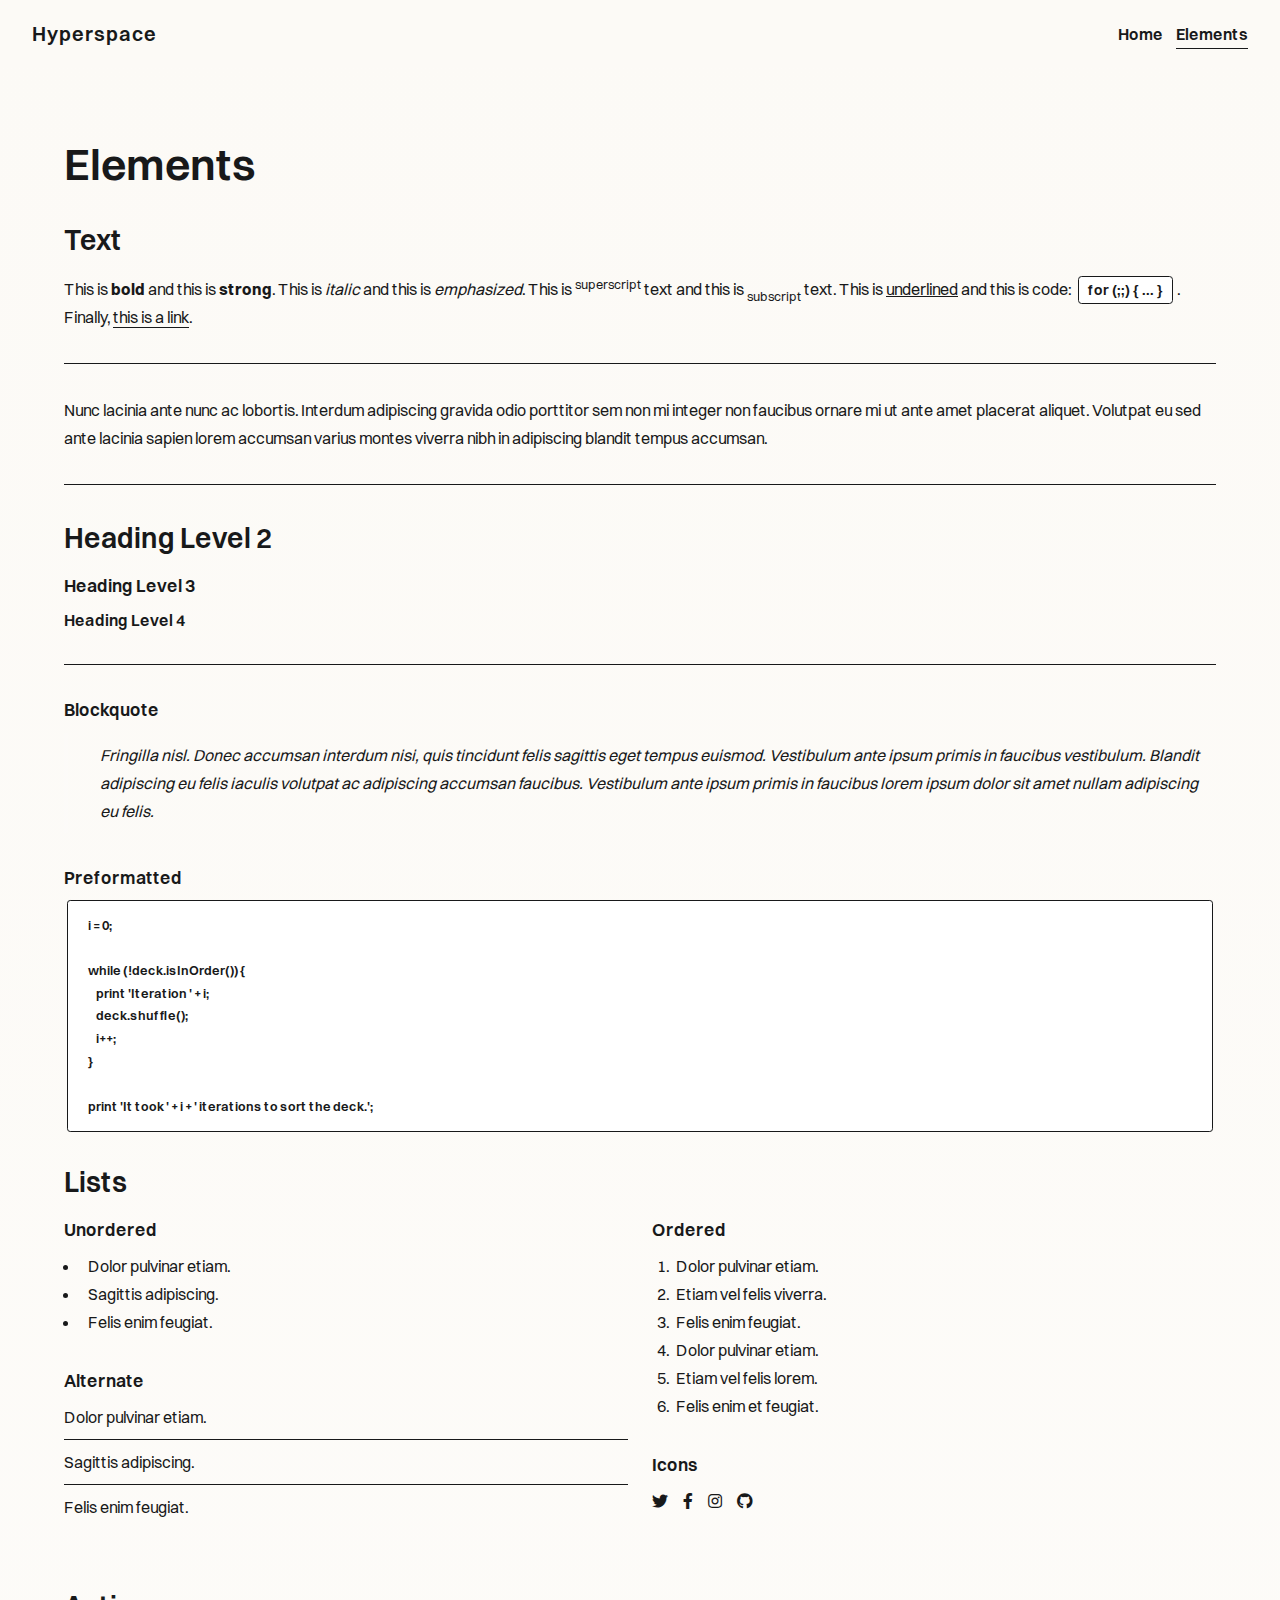
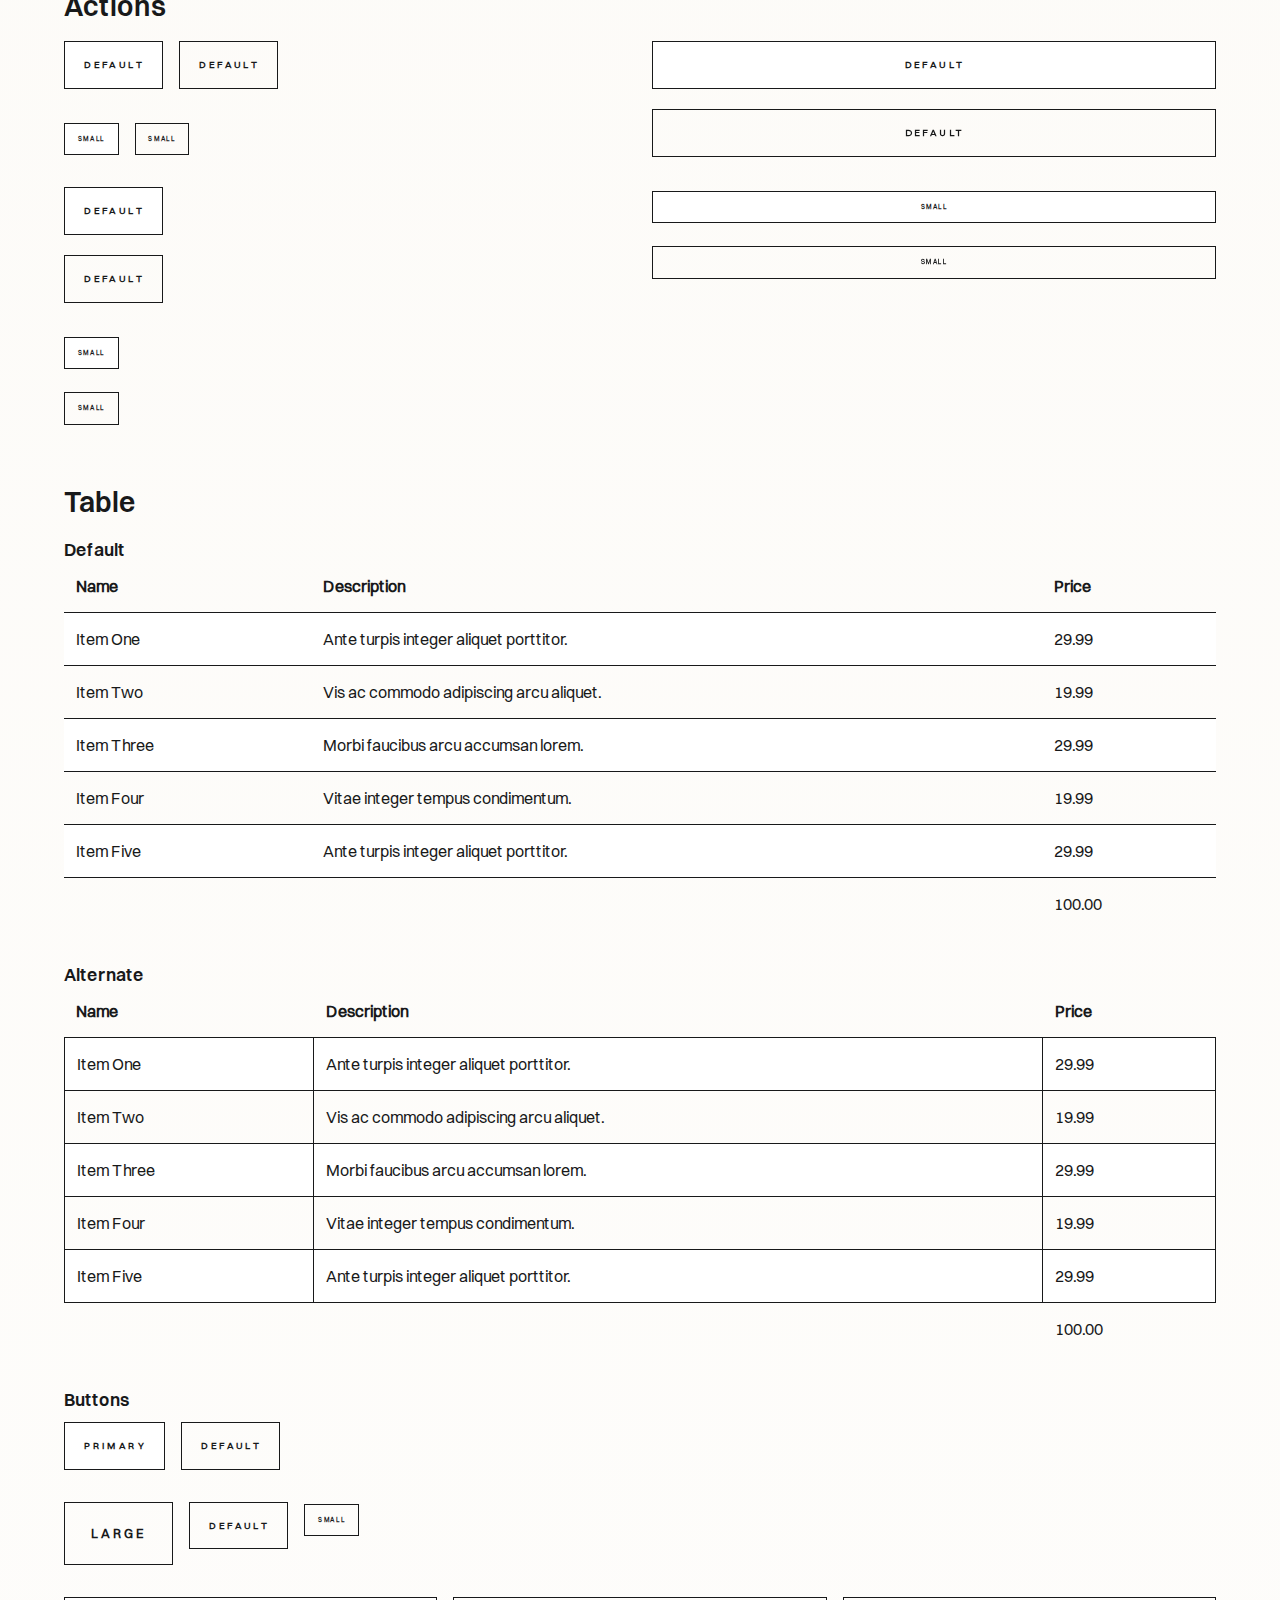
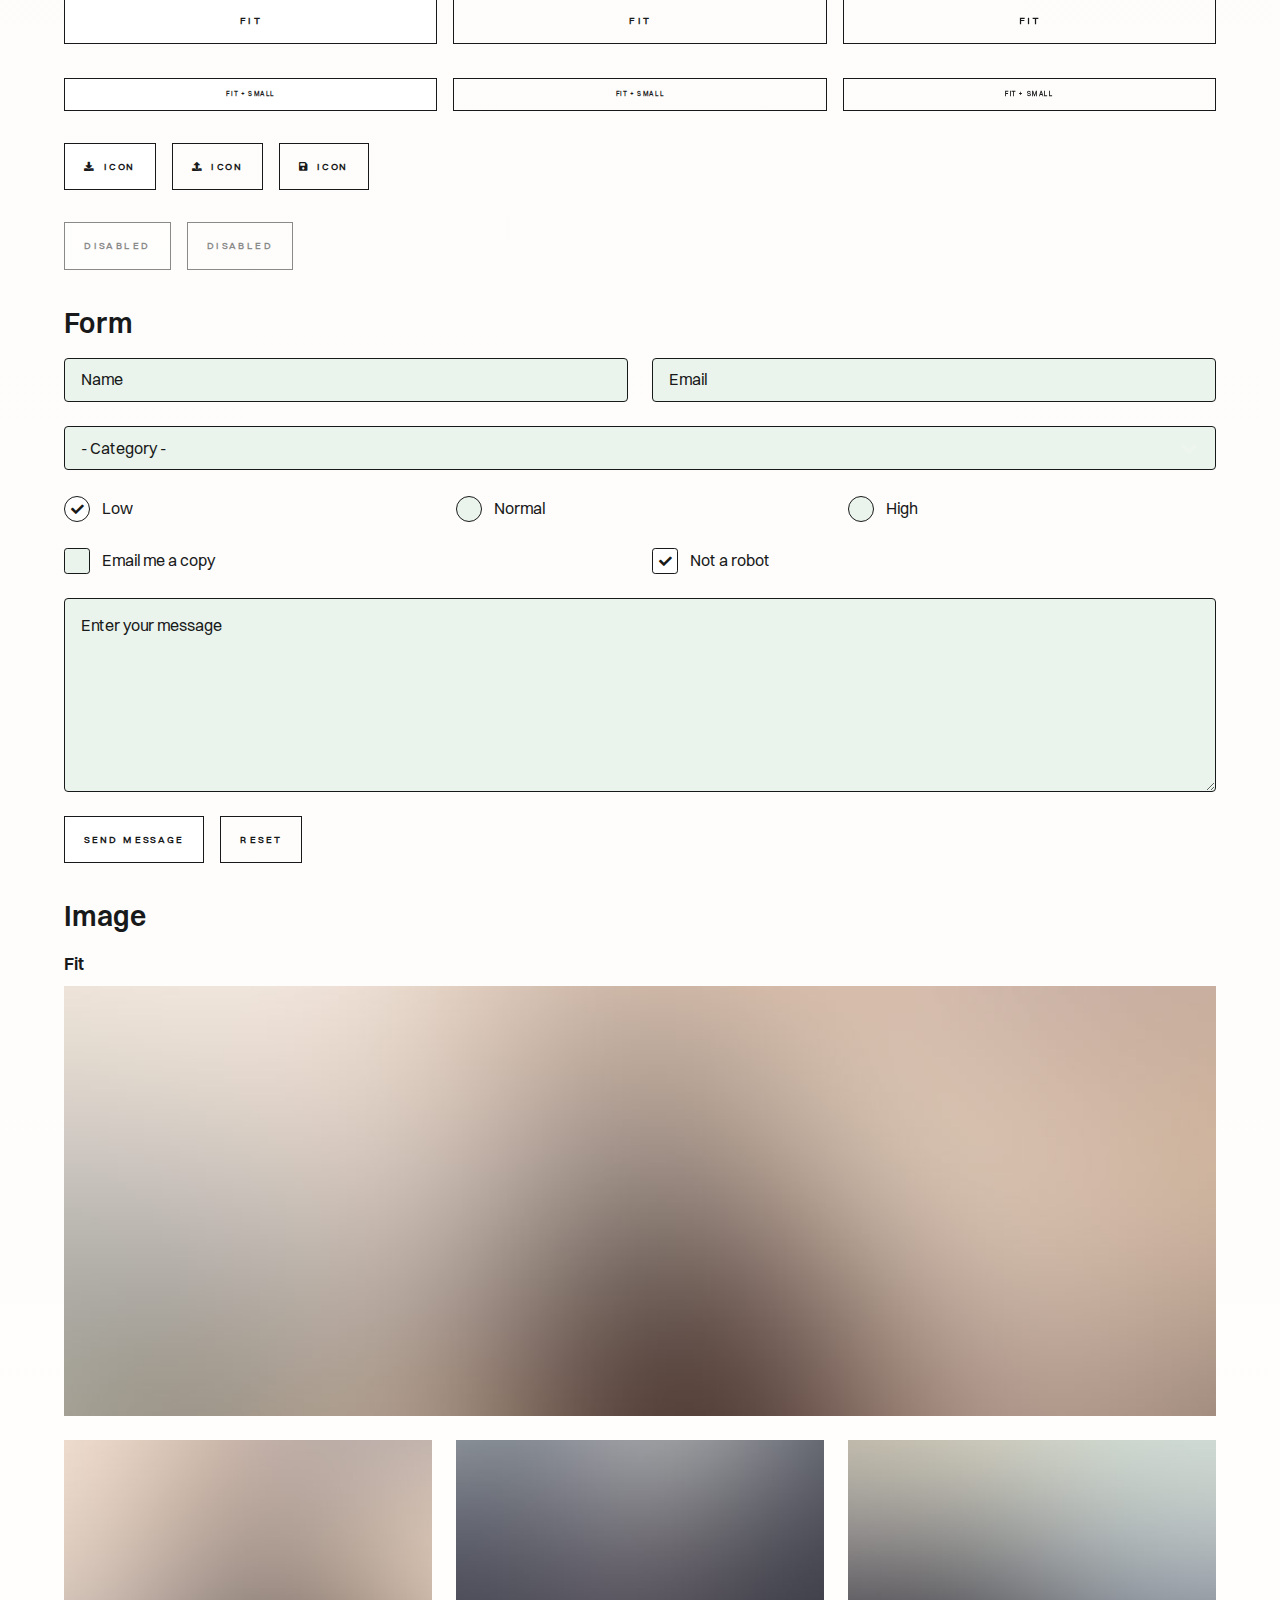
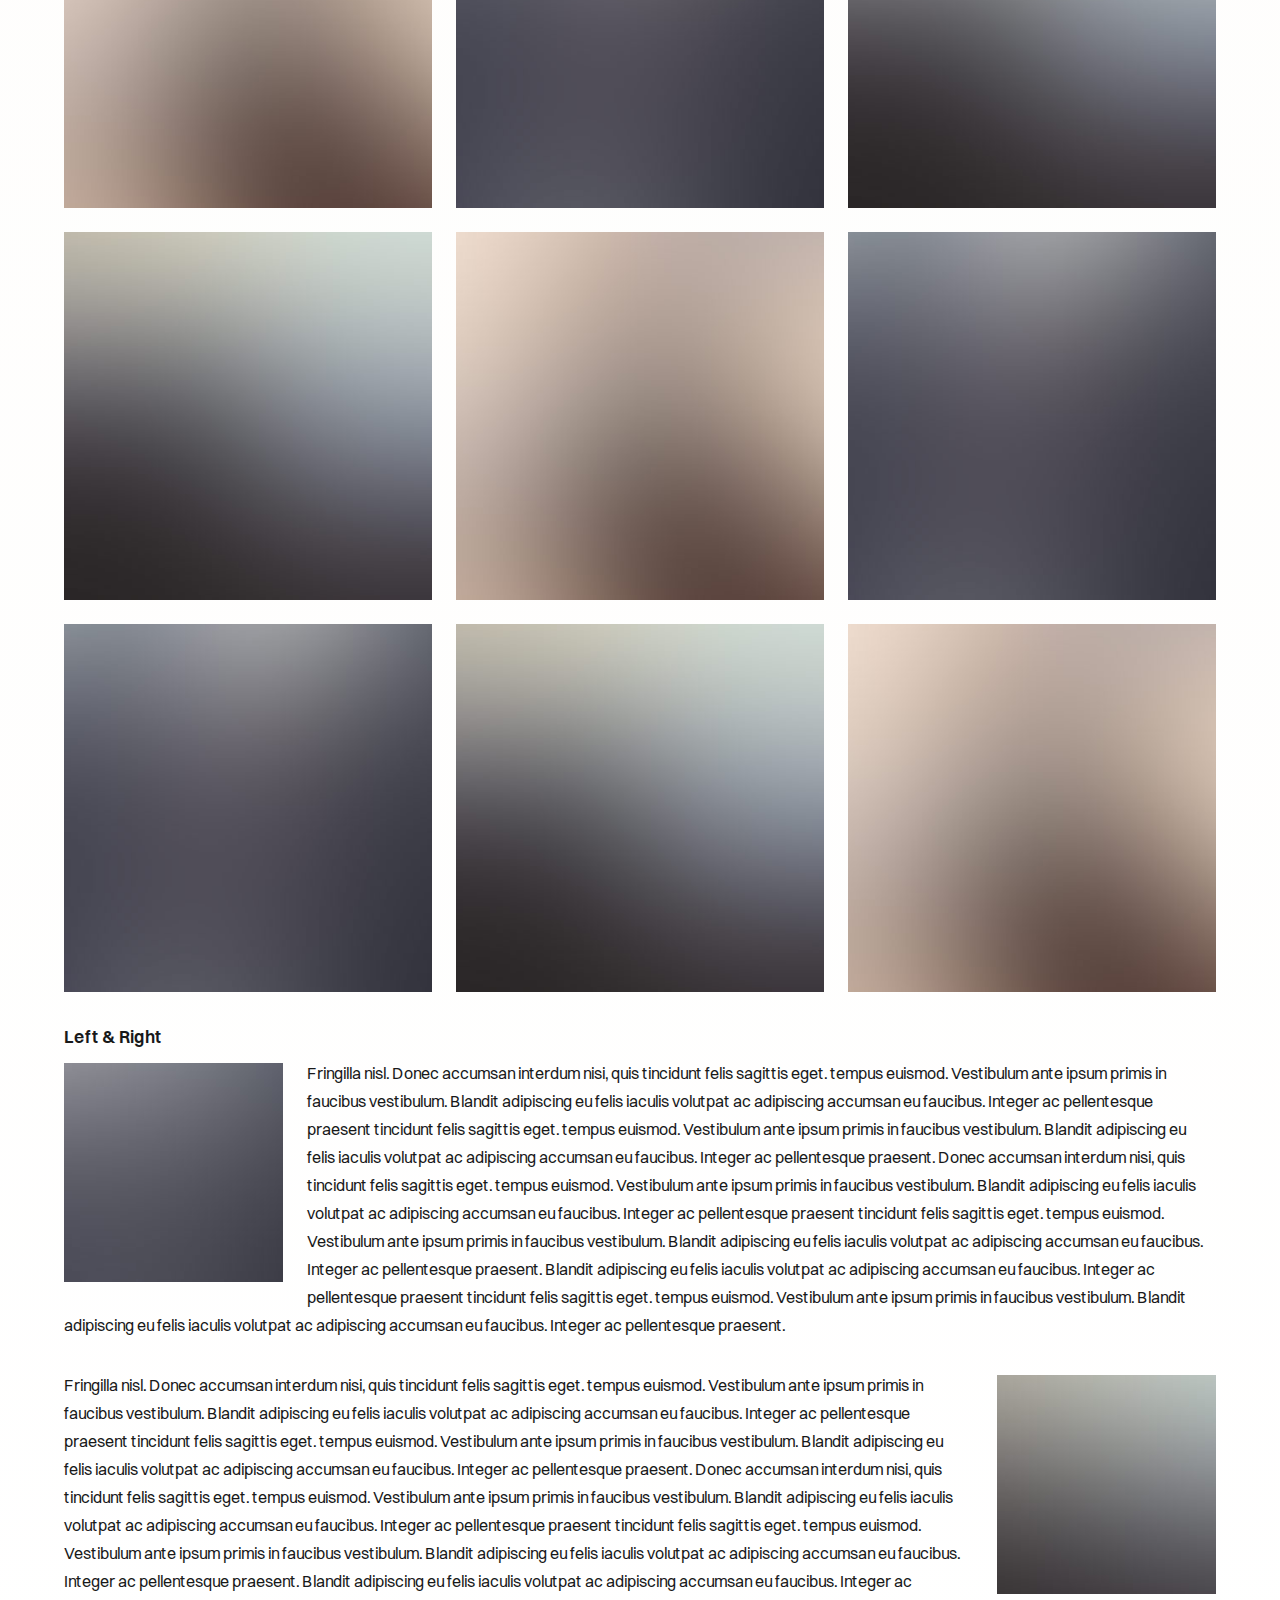
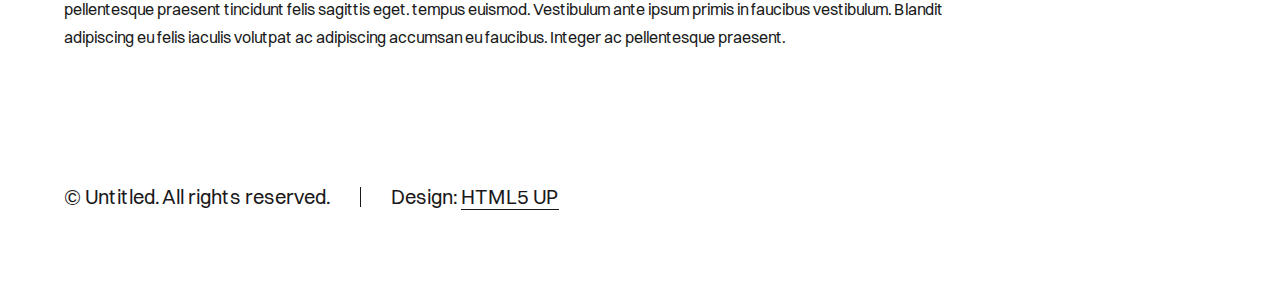
==== commit 53c1f7d9: "New images" ====
--- a/elements.html
+++ b/elements.html
@@ -349,6 +349,44 @@
 				</div>
 			</footer>
 
+
+
+			<!-- Back to top button -->	
+
+			<button class="back-to-top button primary icon solid fa-arrow-up hidden"
+			>Top</button>
+		
+		
+			<script>
+				const showOnPx = 500;
+				const backToTopButton = document.querySelector(".back-to-top")
+	
+				const scrollContainer = () => {
+				  return document.documentElement || document.body;
+				};
+	
+				document.addEventListener("scroll", () => {
+				  if (scrollContainer().scrollTop > showOnPx) {
+				   backToTopButton.classList.remove("hidden")
+				  } else {
+				backToTopButton.classList.add("hidden")
+				  }
+				})
+	
+				const goToTop = () => {
+				  document.body.scrollIntoView({
+				behavior: "smooth",
+				 });
+				};
+	
+				backToTopButton.addEventListener("click", goToTop)
+	
+				</script>	
+
+
+
+
+
 		<!-- Scripts -->
 			<script src="assets/js/jquery.min.js"></script>
 			<script src="assets/js/jquery.scrollex.min.js"></script>
--- a/assets/css/main.css
+++ b/assets/css/main.css
@@ -1,4 +1,7 @@
 @import url(fontawesome-all.min.css);
+@import url('switzer.css');
+
+
 
 /*
 	Hyperspace by HTML5 UP
@@ -98,7 +101,7 @@
 	}
 
 	body {
-		background: #eaf4ec;
+		background: linear-gradient(#fcfaf6, #ffffff);
 	}
 
 		body.is-preload *, body.is-preload *:before, body.is-preload *:after {
@@ -116,10 +119,12 @@
 
 	body, input, select, textarea {
 		color: #18191a;
-		font-family: 'Work Sans', sans-serif;
+		font-family: 'Switzer-Regular', sans-serif;
+		font-display: swap;
+		font-style: normal;
 		font-size: 16.5pt;
-		font-weight: normal;
 		line-height: 1.75;
+		font-weight: 400;
 	}
 
 		@media screen and (max-width: 1680px) {
@@ -151,22 +156,26 @@
 		-webkit-transition: color 0.2s ease, border-bottom-color 0.2s ease;
 		-ms-transition: color 0.2s ease, border-bottom-color 0.2s ease;
 		transition: color 0.2s ease, border-bottom-color 0.2s ease;
-		border-bottom: solid 2px #332cf2;
+		border-bottom: solid 1px #18191a;
 		color: inherit;
 		text-decoration: none;
 		position: relative;
 		z-index: 2;
+
 		
 	}
 
 		a:hover {
 			border-bottom-color: transparent;
-			color: #332cf2;
+			color: #18191a;
 		}
 
 	strong, b {
 		color: #18191a;
-		font-weight: bold;
+		font-family: 'Switzer-Bold', sans-serif;
+		font-weight: 700;
+		font-display: swap;
+		font-style: normal;
 	}
 
 	em, i {
@@ -188,7 +197,10 @@
 
 	h1, h2, h3, h4, h5, h6 {
 		color: #18191a;
-		font-weight: bold;
+		font-family: 'Switzer-Semibold', sans-serif;
+		font-weight: 600;
+		font-display: swap;
+		font-style: normal;
 		line-height: 1.5;
 		margin: 0 0 0.5em 0;
 	}
@@ -271,10 +283,13 @@
 	}
 
 	code {
-		background: rgba(255, 255, 255, 0.05);
+		background: rgb(255, 255, 255);
 		border-radius: 0.25em;
-		border: solid 1px rgba(255, 255, 255, 0.15);
-		font-family: "Courier New", monospace;
+		border: solid 1px #18191a;
+		font-family: 'Switzer-Semibold', sans-serif;
+		font-weight: 600;
+		font-display: swap;
+		font-style: normal;
 		font-size: 0.9em;
 		margin: 0 0.25em;
 		padding: 0.25em 0.65em;
@@ -282,7 +297,10 @@
 
 	pre {
 		-webkit-overflow-scrolling: touch;
-		font-family: "Courier New", monospace;
+		font-family: 'Switzer-Semibold', sans-serif;
+		font-weight: 600;
+		font-display: swap;
+		font-style: normal;
 		font-size: 0.9em;
 		margin: 0 0 2em 0;
 	}
@@ -1824,19 +1842,18 @@
 	-ms-transition: border-color 0.2s ease;
 	transition: border-color 0.2s ease;
 	background-color: transparent;
-	border: solid 2px !important;
-	border-color: #332cf2  !important;
-	border-radius: 3em;
-	color: #332cf2 !important;
+	border: solid 1px !important;
+	border-color: #18191a !important;
+	color: #18191a !important;
 	cursor: pointer;
 	display: inline-block;
 	font-size: 0.6em;
-	font-weight: bold;
+	font-weight: 700;
 	height: calc(4.75em + 2px);
 	letter-spacing: 0.25em;
 	line-height: 4.75em;
 	outline: 0;
-	padding: 0 3.75em;
+	padding: 0 2em;
 	position: relative;
 	text-align: center;
 	text-decoration: none;
@@ -1859,7 +1876,6 @@
 		-ms-transition: opacity 0.2s ease, -ms-transform 0.2s ease;
 		transition: opacity 0.2s ease, transform 0.2s ease;
 		background: #eaf4ec;
-		border-radius: 3em;
 		content: '';
 		height: 100%;
 		left: 0;
@@ -1907,7 +1923,7 @@
 	button.primary,
 	.button.primary {
 		background-color: #ffffff;
-		color: #332cf2 !important;
+		color: #18191a !important;
 	}
 
 		input[type="submit"].primary:after,
@@ -1917,6 +1933,8 @@
 		.button.primary:after {
 			display: none;
 		}
+
+
 
 	input[type="submit"].disabled, input[type="submit"]:disabled,
 	input[type="reset"].disabled,
@@ -1937,8 +1955,8 @@
 	input[type="button"]:hover,
 	button:hover,
 	.button:hover {
-		border-color: #332cf2 !important;
-		background-color: #332cf2;
+		border-color: #18191a !important;
+		background-color: #18191a;
 		color: #ffffff !important;
 	
 	}
@@ -1960,7 +1978,7 @@
 		input[type="button"]:hover:active,
 		button:hover:active,
 		.button:hover:active {
-			border-color: #332cf2 !important;
+			border-color: #18191a !important;
 			
 		}
 
@@ -1972,7 +1990,9 @@
 				opacity: 0.1;
 			}
 
-			
+		
+
+
 
 /* Features */
 
@@ -1986,7 +2006,7 @@
 	-ms-flex-wrap: wrap;
 	flex-wrap: wrap;
 	border-radius: 0.25em;
-	border: solid 2px #332cf2;
+	border: solid 1px #18191a;
 	background: #eaf4ec;
 	margin: 0 0 2em 0;
 }
@@ -1994,7 +2014,7 @@
 	.features section {
 		padding: 3.5em 3em 1em 7em ;
 		width: 50%;
-		border-top: solid 2px #332cf2;
+		border-top: solid 1px #18191a;
 		position: relative;
 	}
 
@@ -2003,7 +2023,7 @@
 		}
 
 		.features section:nth-child(2n) {
-			border-left: solid 2px #332cf2;
+			border-left: solid 1px #18191a;
 		}
 
 		.features section .icon {
@@ -2180,7 +2200,7 @@
 		}
 
 			.features section {
-				border-top-width: 2px !important;
+				border-top-width: 1px !important;
 				border-left-width: 0 !important;
 				width: 100%;
 			}
@@ -2294,7 +2314,7 @@
 
 label {
 	color: #18191a;
-	font-weight: bold;
+	font-weight: 700;
 	line-height: 1.5;
 	margin: 0 0 0.7em 0;
 	display: block;
@@ -2314,7 +2334,7 @@
 	background: #eaf4ec;
 	border-radius: 0.25em;
 	border: none;
-	border: solid 2px #332cf2;
+	border: solid 1px #18191a;
 	color: inherit;
 	display: block;
 	outline: 0;
@@ -2338,7 +2358,7 @@
 	input[type="tel"]:focus,
 	select:focus,
 	textarea:focus {
-		border-color:#332cf2;
+		border-color:#18191a;
 
 	}
 
@@ -2401,7 +2421,7 @@
 		cursor: pointer;
 		display: inline-block;
 		font-size: 1em;
-		font-weight: normal;
+		font-weight: 400;
 		padding-left: 2.4em;
 		padding-right: 0.75em;
 		position: relative;
@@ -2425,7 +2445,7 @@
 		input[type="radio"] + label:before {
 			background: #eaf4ec;
 			border-radius: 0.25em;
-			border: solid 2px #332cf2;
+			border: solid 1px #18191a;
 			content: '';
 			display: inline-block;
 			font-size: 0.8em;
@@ -2441,14 +2461,14 @@
 	input[type="checkbox"]:checked + label:before,
 	input[type="radio"]:checked + label:before {
 		background: #ffffff;
-		border-color: #332cf2;
-		color: #332cf2;
+		border-color: #18191a;
+		color: #18191a;
 		content: '\f00c';
 	}
 
 	input[type="checkbox"]:focus + label:before,
 	input[type="radio"]:focus + label:before {
-		border-color: #332cf2;
+		border-color: #18191a;
 	}
 
 input[type="checkbox"] + label:before {
@@ -2485,7 +2505,6 @@
 	text-decoration: none;
 	border-bottom: none;
 	position: relative;
-
 	
 
 }
@@ -2502,6 +2521,7 @@
 		font-family: 'Font Awesome 5 Free';
 		font-weight: 400;
 		
+		
 	}
 
 	.icon > .label {
@@ -2527,12 +2547,12 @@
 		width: 2.5em;
 		height: 2.5em;
 		display: block;
-		background: #332cf2;
-		border-radius: 100%;
-		color: #eaf4ec;
+		background: #ffffff;
+		border: 1px solid #18191a !important;
+		color: #18191a;
 		text-align: center;
 		line-height: 2.5em;
-		margin: 0 0 1.3em 0;
+		margin: 0;
 	}
 
 		.icon.major:before {
@@ -2540,27 +2560,27 @@
 		}
 
 			.wrapper.style1 .icon.major:before {
-				color: #eaf4ec;
+				color: #18191a;
 			}
 
 			.wrapper.style1-alt .icon.major:before {
-				color: #eaf4ec;
+				color: #18191a;
 			}
 
 			.wrapper.style2 .icon.major:before {
-				color: #eaf4ec;
+				color: #18191a;
 			}
 
 			.wrapper.style2-alt .icon.major:before {
-				color: #eaf4ec
+				color: #18191a;
 			}
 
 			.wrapper.style3 .icon.major:before {
-				color: #eaf4ec;
+				color: #18191a;
 			}
 
 			.wrapper.style3-alt .icon.major:before {
-				color: #eaf4ec;
+				color: #18191a;
 			}
 
 
@@ -2647,7 +2667,7 @@
 		}
 
 			ul.alt li {
-				border-top: solid 2px #332cf2;
+				border-top: solid 1px #18191a;
 				padding: 0.5em 0;
 			}
 
@@ -2662,7 +2682,9 @@
 
 		dl dt {
 			display: block;
-			font-weight: bold;
+			font-weight: 700;
+			font-display: swap;
+			font-style: normal;
 			margin: 0 0 1em 0;
 		}
 
@@ -2844,7 +2866,7 @@
 	}
 
 		ul.menu > li {
-			border-left: solid 2px #18191a;
+			border-left: solid 1px #18191a;
 			display: inline-block;
 			line-height: 1;
 			margin-left: 1.5em;
@@ -2916,7 +2938,7 @@
 
 	.split > :nth-child(2n - 1) {
 		padding-right: 2.5em;
-		border-right: solid 2px #332cf2;
+		border-right: solid 1px #18191a;
 	}
 
 	.split > :nth-child(2n) {
@@ -2962,7 +2984,7 @@
 		}
 
 			.split > * {
-				border-top: solid 2px #332cf2;
+				border-top: solid 1px #18191a;
 				margin: 4em 0 0 0;
 				padding: 4em 0 0 0;
 				width: 100% !important;
@@ -3057,7 +3079,7 @@
 		-ms-justify-content: center;
 		justify-content: center;
 		width: 50em;
-		-ms-flex: 1;
+		flex: 1;
 	}
 
 		.spotlights > section > .content > .inner {
@@ -3153,7 +3175,7 @@
 }
 
 	table tbody tr {
-		border: solid 2px #332cf2 ;
+		border: solid 1px #18191a ;
 		border-left: 0;
 		border-right: 0;
 	}
@@ -3169,17 +3191,19 @@
 	table th {
 		color: #18191a;
 		font-size: 1em;
-		font-weight: bold;
+		font-weight: 700;
+		font-display: swap;
+		font-style: normal;
 		padding: 0 0.75em 0.75em 0.75em;
 		text-align: left;
 	}
 
 	table thead {
-		border-bottom: solid 2px #332cf2;
+		border-bottom: solid 1px #18191a;
 	}
 
 	table tfoot {
-		border-top: solid 2px #332cf2;
+		border-top: solid 1px #18191a;
 	}
 
 	table.alt {
@@ -3187,17 +3211,17 @@
 	}
 
 		table.alt tbody tr td {
-			border: solid 2px #332cf2;
+			border: solid 1px #18191a;
 			border-left-width: 0;
 			border-top-width: 0;
 		}
 
 			table.alt tbody tr td:first-child {
-				border-left-width: 2px;
+				border-left-width: 1px;
 			}
 
 		table.alt tbody tr:first-child td {
-			border-top-width: 2px;
+			border-top-width: 1px;
 		}
 
 		table.alt thead {
@@ -3218,7 +3242,7 @@
 		.wrapper > .inner {
 			padding: 5em 5em 3em 5em ;
 			max-width: 100%;
-			width: 70em;
+			width: 78em;
 		}
 
 			@media screen and (max-width: 1680px) {
@@ -3380,18 +3404,27 @@
 		display: -webkit-flex;
 		display: -ms-flex;
 		display: flex;
-		background-color: #eaf4ec;
+		background-color: #fcfaf6;
 		cursor: default;
-		padding: 1.75em 2em;
+		padding: 1em 2em;
+		align-items: center;
+
+		/* position: fixed;
+		top: 0;
+		width: 100%;
+		z-index: 9999;*/
+}
 		
-	}
 
 		#header > .title {
 			border: 0;
-			color: #332cf2;
+			color: #18191a;
 			display: block;
 			font-size: 1.25em;
-			font-weight: bold;
+			font-family: 'Switzer-Semibold', sans-serif;
+			font-weight: 600;
+			font-display: swap;
+			font-style: normal;
 		}
 
 		#header > nav {
@@ -3413,7 +3446,7 @@
 
 				#header > nav > ul > li {
 					display: inline-block;
-					margin-left: 1.75em;
+					margin-left: 0.6em;
 					padding: 0;
 					vertical-align: middle;
 		
@@ -3427,23 +3460,27 @@
 
 					#header > nav > ul > li a {
 						border: 0;
-						color: #332cf2;
+						color: #18191a;
 						display: inline-block;
 						font-size: 1em;
-						font-weight: bold;
-						letter-spacing: 0.1em;
+						font-family: 'Switzer-Semibold', sans-serif;
+						font-weight: 600;
+						font-display: swap;
+						font-style: normal;
 					}
 
 
 						#header > nav > ul > li a:hover {
-							color: rgba(51, 44, 242, 0.80);
+							color: rgba(255, 255, 255);
+							background-color: #18191a;
+					
 
 						}
 						
 
 
 						#header > nav > ul > li a.active {
-							border-bottom: solid 2px #332cf2;
+							border-bottom: solid 1px #18191a;
 						}
 						
 					
@@ -3458,40 +3495,11 @@
 
 
 		.title {
-			transform: skew(-0.06turn, -8deg);
-			letter-spacing: -1px;
-		}
-/* Animated text 
-
-		.animate-text {
-            background-image: linear-gradient(
-           -225deg,
-           #332cf2 0%,
-           #18191a 29%,
-           #332cf2 67%,
-           #77857a 100%
-  			);
-   			background-size: auto auto;
-  			background-clip: border-box;
-  			background-size: 200% auto;
- 			color: #fff;
-  			background-clip: text;
-  			-webkit-background-clip: text;
-  			-webkit-text-fill-color: transparent;
-  			animation: textclip 2s linear infinite;
-  			display: inline-block;
-      		font-size: 190px;
-			}
-
-			@keyframes textclip {
-  			to {
-    		background-position: 200% center;
-  			}
-			}
-
-		*/
-
-		
+			letter-spacing: 1px;
+		}
+
+
+
 /* Wrapper (main) */
 
 	#sidebar + #wrapper {
@@ -3519,6 +3527,7 @@
 		margin: 0 auto;
 	}
 
+
 /* Footer */
 
 	#sidebar + #wrapper + #footer {
@@ -3542,12 +3551,16 @@
 		}
 
 	#footer > .inner .menu {
-		font-size: 0.8em;
+		font-size: 1.25em;
 		color: #1a181a;
 	}
 
 	#header + #wrapper + #footer > .inner {
 		margin: 0 auto;
+	}
+
+	#footer {
+		background-color: white;
 	}
 
 /* Sidebar */
@@ -3770,7 +3783,9 @@
 			color: #18191a;
 			display: block;
 			font-size: 0.6em;
-			font-weight: bold;
+			font-weight: 700;
+			font-display: swap;
+			font-style: normal;
 			letter-spacing: 0.25em;
 			line-height: 1.75;
 			outline: 0;
@@ -3795,10 +3810,10 @@
 			}
 
 			#sidebar nav a:after {
-				background-image: -moz-linear-gradient(to right, #332cf2, #77857a);
-				background-image: -webkit-linear-gradient(to right, #332cf2, #77857a);
-				background-image: -ms-linear-gradient(to right, #332cf2, #77857a);
-				background-image: linear-gradient(to right, #332cf2, #77857a);
+				background-image: -moz-linear-gradient(to right, #77857a, #ffff00);
+				background-image: -webkit-linear-gradient(to right, #77857a, #ffff00);
+				background-image: -ms-linear-gradient(to right, #77857a, #ffff00);
+				background-image: linear-gradient(to right, #77857a, #ffff00);
 				-moz-transition: max-width 0.2s ease;
 				-webkit-transition: max-width 0.2s ease;
 				-ms-transition: max-width 0.2s ease;
@@ -3807,7 +3822,7 @@
 			}
 
 			#sidebar nav a:hover {
-				color: #332cf2;
+				color: rgba(24, 25, 26, 0.50);
 			}
 
 			#sidebar nav a.active {
@@ -3887,7 +3902,7 @@
 
 						#sidebar nav a:after {
 							background-image: none;
-							background-color: #332cf2;
+							background-color: #18191a;
 						}
 
 		}
@@ -3939,86 +3954,32 @@
 		}
 
 
-
-
-/* Back to top button */
-
-.back-to-top {
-	position: fixed;
-	right: 2rem;
-	bottom: 2rem;
-  	cursor: pointer;
-  }
-
-  .hidden {
-	display: none;
-  }
-
-
-
-
-/* Back to top button
-
-.back-to-top {
-	position: fixed;
-	right: 2rem;
-	bottom: 2rem;
-	width: 4rem;
-	height: 4rem;
-	padding: 1rem;
-	background: #ffffff;
-	border-color: #332cf2;
-  	cursor: pointer;
-	border-radius: 0%;
-	text-align: center;
-	font-size: 10px;
-  }
-
-  .hidden {
-	display: none;
-  }
-
-  .back-to-top-icon {
-	color:#332cf2;
-	
-  }
-
-.back-to-top:hover {
-	background: #332cf2;
-	border-radius: 100%;
-}
- */
-
-/* Cursor style
-
-body {
-	cursor: none;
-}
-
-#cursor {
-	height:40px;
-	width: 40px;
-
-	border: 2px solid #18191a;
-	border-radius: 50%;
-	position: absolute;
-	display: none;
-}
-
-header:hover ~ #cursor {
-    transform: scale(0.5);
-	background: #18191a;
-	border: none;
-	
-}
-
-footer:hover ~ #cursor {
-    transform: scale(0.5);
-	background: #18191a;
-	border: none;
-}
-
-a {
-	cursor:none;
-}
-*/+		/* Back to top link on footer */
+		html {
+			scroll-behavior: smooth;
+		  }
+
+		/* Page Progressbar*/
+
+		.progress-bar {
+			height: 1rem;
+			background: yellow;
+			position: fixed;
+			top: 0;
+			left: 0;
+		  }
+		  
+
+		/* Back To Top Button*/ 
+		  .back-to-top {
+			position: fixed;
+			right: 2rem;
+			bottom: 2rem;
+			cursor: pointer;
+		  }
+		  
+		  .hidden {
+			opacity: 0%;
+		  }
+		
+		  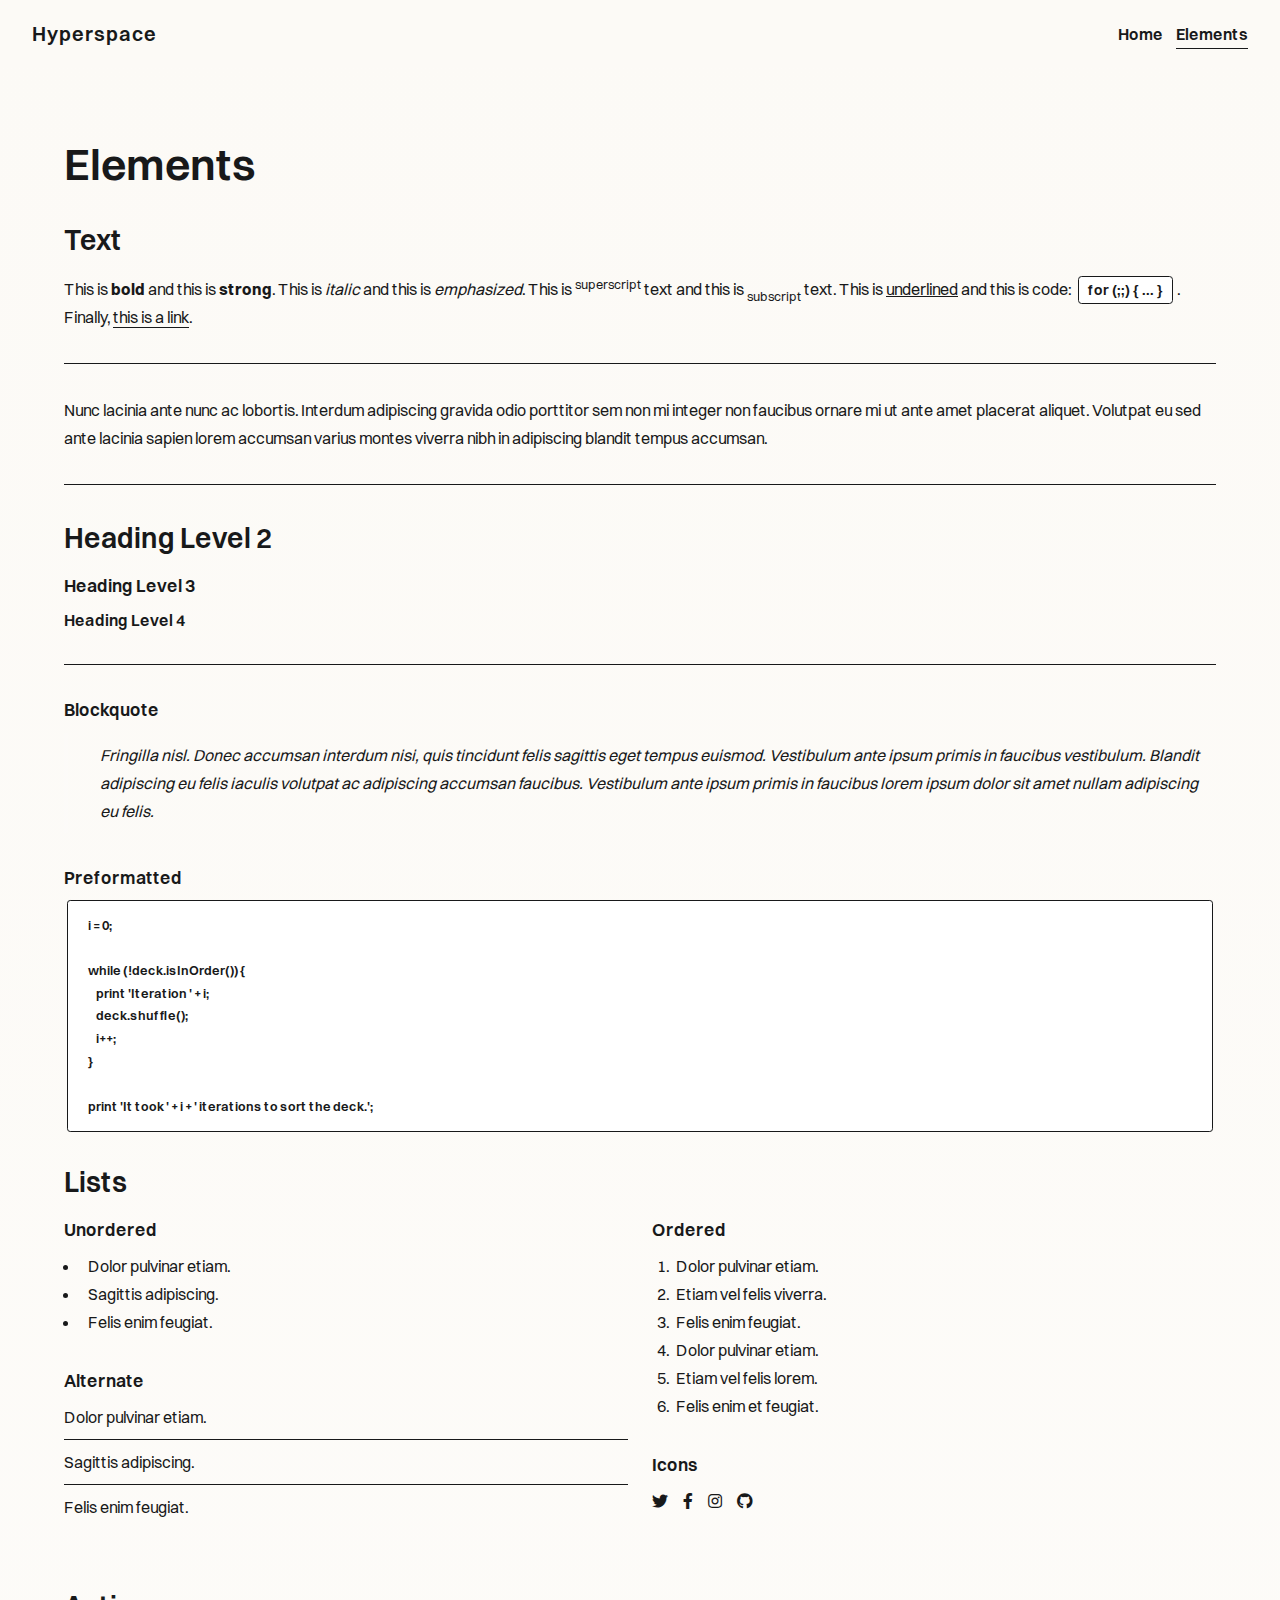
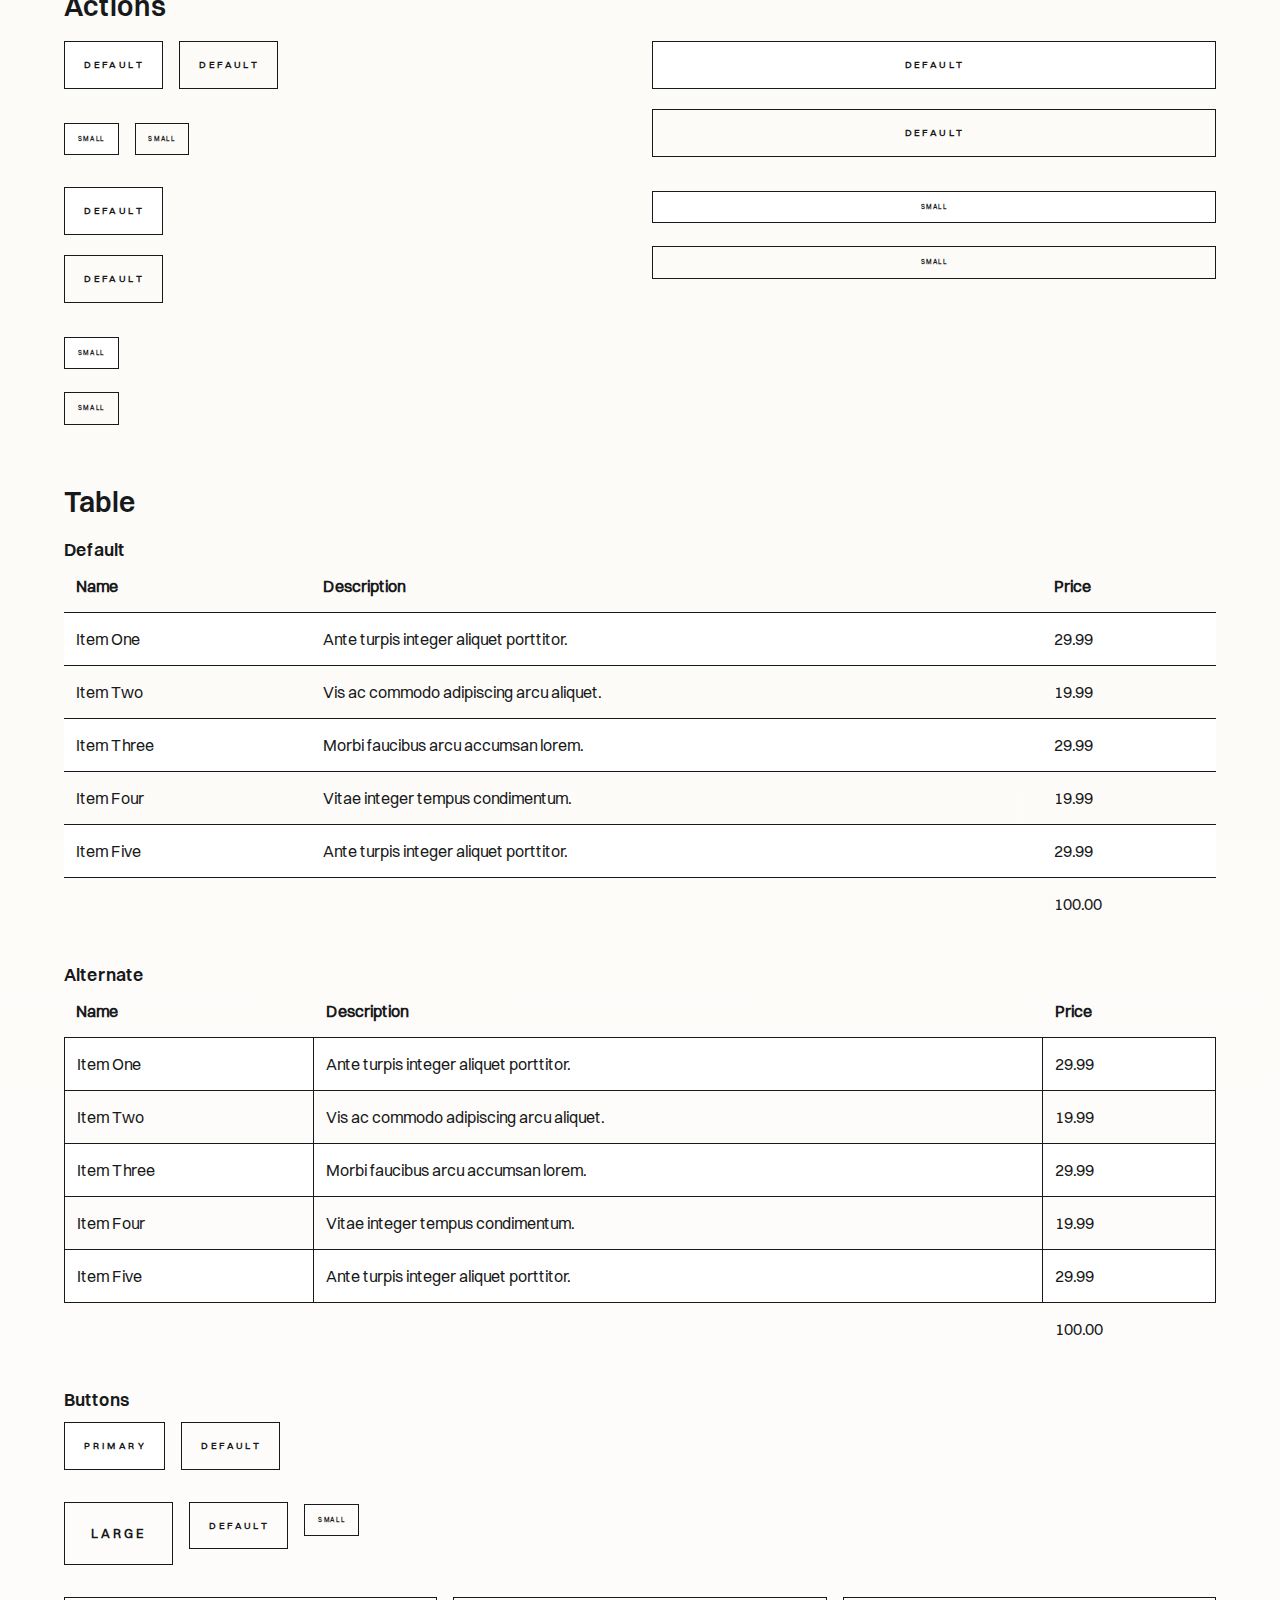
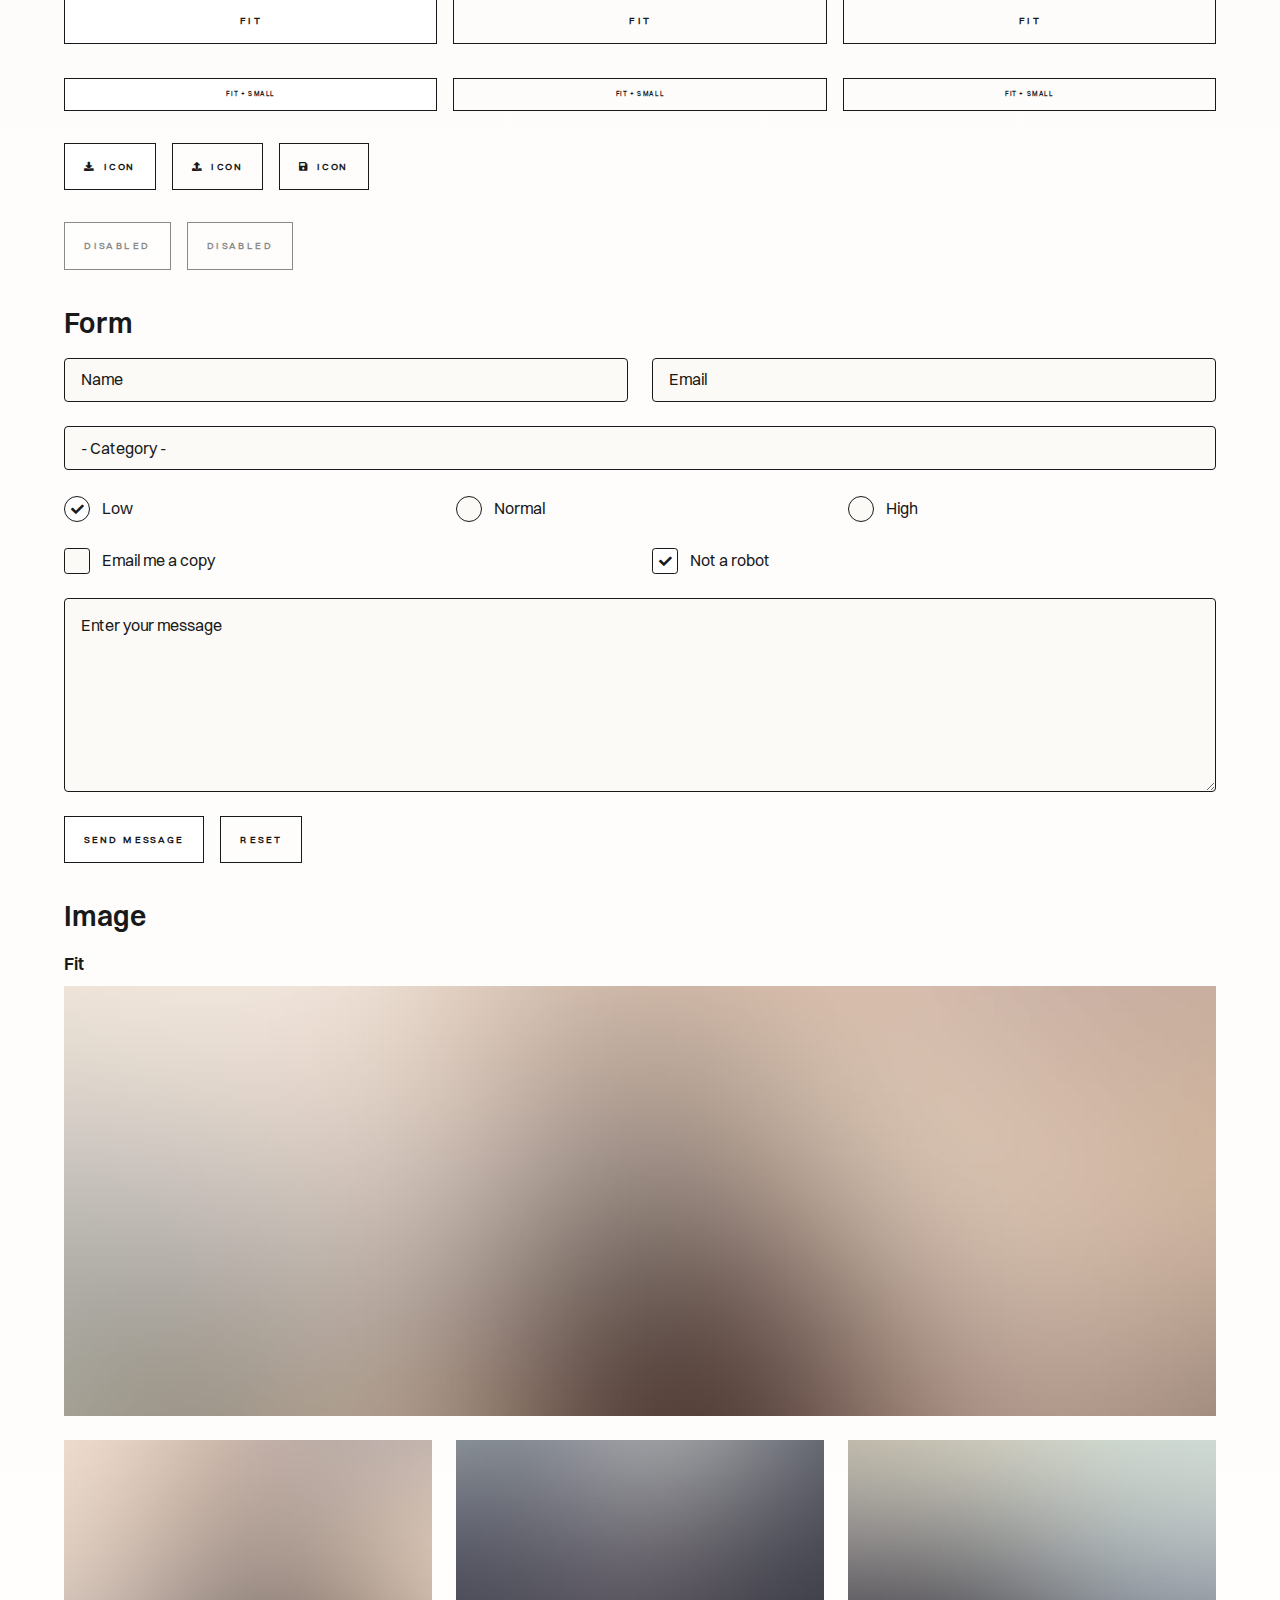
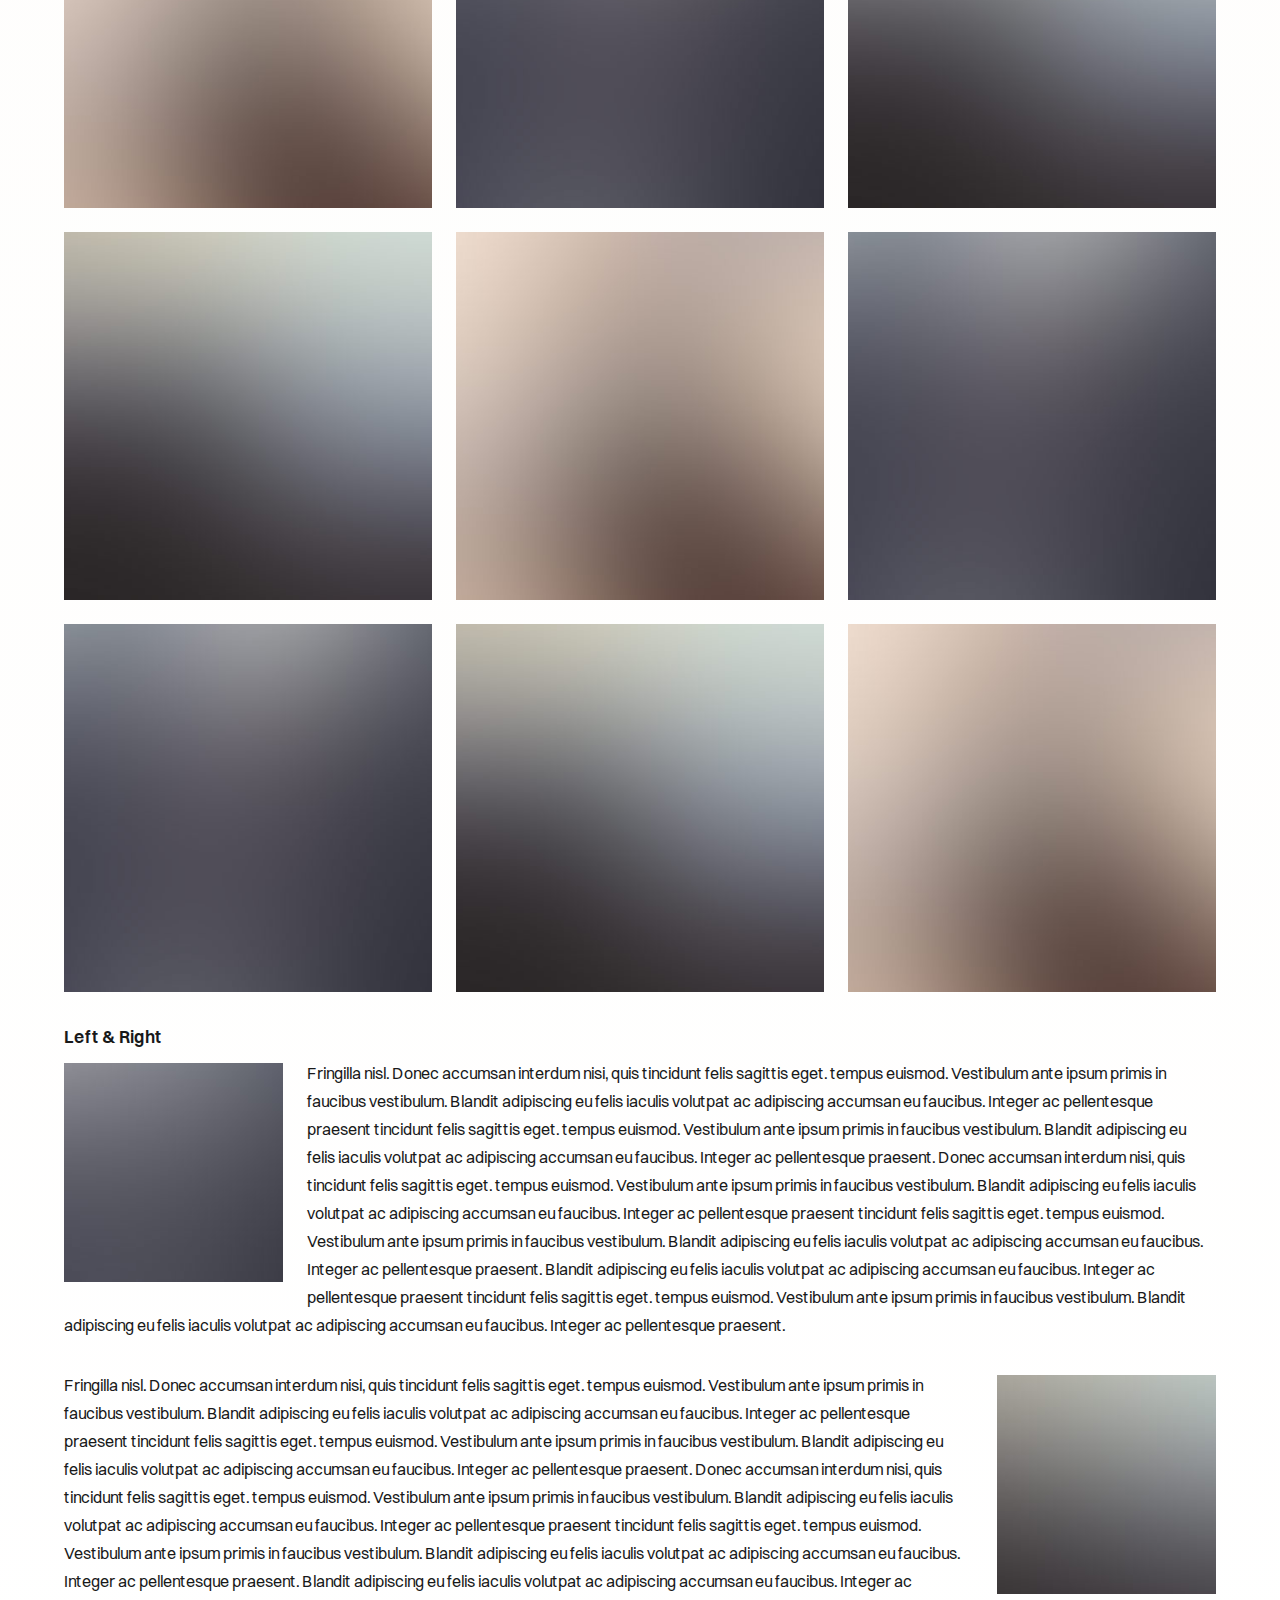
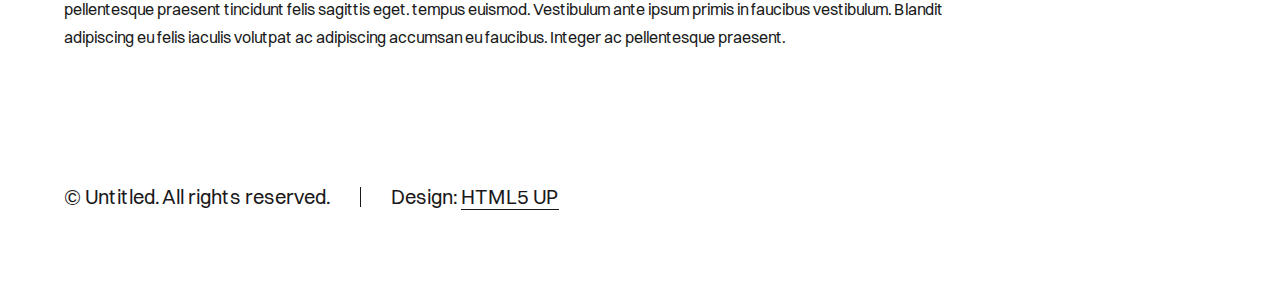
==== commit a73705c2: "progress bar" ====
--- a/elements.html
+++ b/elements.html
@@ -20,7 +20,7 @@
 				<nav>
 					<ul>
 						<li><a href="index.html">Home</a></li>
-						<li><a href="elements.html" class="active">Elements</a></li>
+						<li><a href="elements.html"  class="active">Elements</a></li>
 					</ul>
 				</nav>
 			</header>
@@ -349,44 +349,6 @@
 				</div>
 			</footer>
 
-
-
-			<!-- Back to top button -->	
-
-			<button class="back-to-top button primary icon solid fa-arrow-up hidden"
-			>Top</button>
-		
-		
-			<script>
-				const showOnPx = 500;
-				const backToTopButton = document.querySelector(".back-to-top")
-	
-				const scrollContainer = () => {
-				  return document.documentElement || document.body;
-				};
-	
-				document.addEventListener("scroll", () => {
-				  if (scrollContainer().scrollTop > showOnPx) {
-				   backToTopButton.classList.remove("hidden")
-				  } else {
-				backToTopButton.classList.add("hidden")
-				  }
-				})
-	
-				const goToTop = () => {
-				  document.body.scrollIntoView({
-				behavior: "smooth",
-				 });
-				};
-	
-				backToTopButton.addEventListener("click", goToTop)
-	
-				</script>	
-
-
-
-
-
 		<!-- Scripts -->
 			<script src="assets/js/jquery.min.js"></script>
 			<script src="assets/js/jquery.scrollex.min.js"></script>
--- a/assets/css/main.css
+++ b/assets/css/main.css
@@ -174,7 +174,6 @@
 		color: #18191a;
 		font-family: 'Switzer-Bold', sans-serif;
 		font-weight: 700;
-		font-display: swap;
 		font-style: normal;
 	}
 
@@ -199,7 +198,6 @@
 		color: #18191a;
 		font-family: 'Switzer-Semibold', sans-serif;
 		font-weight: 600;
-		font-display: swap;
 		font-style: normal;
 		line-height: 1.5;
 		margin: 0 0 0.5em 0;
@@ -288,7 +286,6 @@
 		border: solid 1px #18191a;
 		font-family: 'Switzer-Semibold', sans-serif;
 		font-weight: 600;
-		font-display: swap;
 		font-style: normal;
 		font-size: 0.9em;
 		margin: 0 0.25em;
@@ -299,7 +296,6 @@
 		-webkit-overflow-scrolling: touch;
 		font-family: 'Switzer-Semibold', sans-serif;
 		font-weight: 600;
-		font-display: swap;
 		font-style: normal;
 		font-size: 0.9em;
 		margin: 0 0 2em 0;
@@ -319,22 +315,21 @@
 	}
 
 
-
 	hr.major {
 		margin: 3em 0;
 	}
 
-.align-left {
+	.align-left {
 	text-align: left;
-}
-
-.align-center {
+	}
+
+	.align-center {
 	text-align: center;
-}
-
-.align-right {
+	}
+
+	.align-right {
 	text-align: right;
-}
+	}
 
 /* Row */
 
@@ -1875,7 +1870,7 @@
 		-webkit-transition: opacity 0.2s ease, -webkit-transform 0.2s ease;
 		-ms-transition: opacity 0.2s ease, -ms-transform 0.2s ease;
 		transition: opacity 0.2s ease, transform 0.2s ease;
-		background: #eaf4ec;
+		background: #fcfaf6;
 		content: '';
 		height: 100%;
 		left: 0;
@@ -2007,7 +2002,7 @@
 	flex-wrap: wrap;
 	border-radius: 0.25em;
 	border: solid 1px #18191a;
-	background: #eaf4ec;
+	background: #fcfaf6;
 	margin: 0 0 2em 0;
 }
 
@@ -2331,7 +2326,7 @@
 	-webkit-appearance: none;
 	-ms-appearance: none;
 	appearance: none;
-	background: #eaf4ec;
+	background: #fcfaf6;
 	border-radius: 0.25em;
 	border: none;
 	border: solid 1px #18191a;
@@ -2374,7 +2369,7 @@
 
 	select option {
 		color: #18191a;
-		background: #eaf4ec ;
+		background: #fcfaf6;
 	}
 
 	select:focus::-ms-value {
@@ -2443,7 +2438,7 @@
 
 		input[type="checkbox"] + label:before,
 		input[type="radio"] + label:before {
-			background: #eaf4ec;
+			background: #fcfaf6;
 			border-radius: 0.25em;
 			border: solid 1px #18191a;
 			content: '';
@@ -2588,8 +2583,8 @@
 /* Image */
 
 	.image {
-		/*border-radius: 0;
-		border: 1px solid rgb(24, 25, 26);*/
+		/* border-radius: 0;
+		border: 1px solid rgb(24, 25, 26); */
 		display: inline-block;
 		position: relative;
 	}
@@ -3270,31 +3265,31 @@
 			}
 
 		.wrapper.alt {
-			background-color:#eaf4ec;
+			background-color:#fcfaf6;
 		}
 
 		.wrapper.style1 {
+			background-color: #fcfaf6;
+		}
+
+		.wrapper.style1-alt {
 			background-color: #eaf4ec;
 		}
 
-		.wrapper.style1-alt {
-			background-color: #e0e9e2;
-		}
-
 		.wrapper.style2 {
-			background-color: #eaf4ec;
+			background-color: #fcfaf6;
 		}
 
 		.wrapper.style2-alt {
-			background-color: #eaf4ec;
+			background-color: #fcfaf6;
 		}
 
 		.wrapper.style3 {
-			background-color: #eaf4ec;
+			background-color: #fcfaf6;
 		}
 
 		.wrapper.style3-alt {
-			background-color: #eaf4ec;
+			background-color: #fcfaf6;
 		}
 
 		.wrapper.fullscreen {
@@ -3408,12 +3403,7 @@
 		cursor: default;
 		padding: 1em 2em;
 		align-items: center;
-
-		/* position: fixed;
-		top: 0;
-		width: 100%;
-		z-index: 9999;*/
-}
+	}
 		
 
 		#header > .title {
@@ -3423,7 +3413,6 @@
 			font-size: 1.25em;
 			font-family: 'Switzer-Semibold', sans-serif;
 			font-weight: 600;
-			font-display: swap;
 			font-style: normal;
 		}
 
@@ -3465,8 +3454,8 @@
 						font-size: 1em;
 						font-family: 'Switzer-Semibold', sans-serif;
 						font-weight: 600;
-						font-display: swap;
 						font-style: normal;
+					
 					}
 
 
@@ -3481,6 +3470,7 @@
 
 						#header > nav > ul > li a.active {
 							border-bottom: solid 1px #18191a;
+							
 						}
 						
 					
@@ -3784,7 +3774,6 @@
 			display: block;
 			font-size: 0.6em;
 			font-weight: 700;
-			font-display: swap;
 			font-style: normal;
 			letter-spacing: 0.25em;
 			line-height: 1.75;
@@ -3954,32 +3943,24 @@
 		}
 
 
-		/* Back to top link on footer */
-		html {
-			scroll-behavior: smooth;
-		  }
-
-		/* Page Progressbar*/
-
-		.progress-bar {
-			height: 1rem;
-			background: yellow;
-			position: fixed;
-			top: 0;
-			left: 0;
-		  }
-		  
-
-		/* Back To Top Button*/ 
-		  .back-to-top {
-			position: fixed;
-			right: 2rem;
-			bottom: 2rem;
-			cursor: pointer;
-		  }
-		  
-		  .hidden {
-			opacity: 0%;
-		  }
-		
-		  +/* Back to top link on footer */
+
+	html {
+		scroll-behavior: smooth;
+	}
+
+/* Progress Bar */
+
+	.scroll-line{
+		background: yellow;
+		top: 0;
+		left: 0;
+		height: 16px;
+		position: fixed;
+		transition: 0.5s cubic-bezier(0.075, 0.82, 0.165, 1);
+		z-index: 10000;
+		}
+
+
+
+		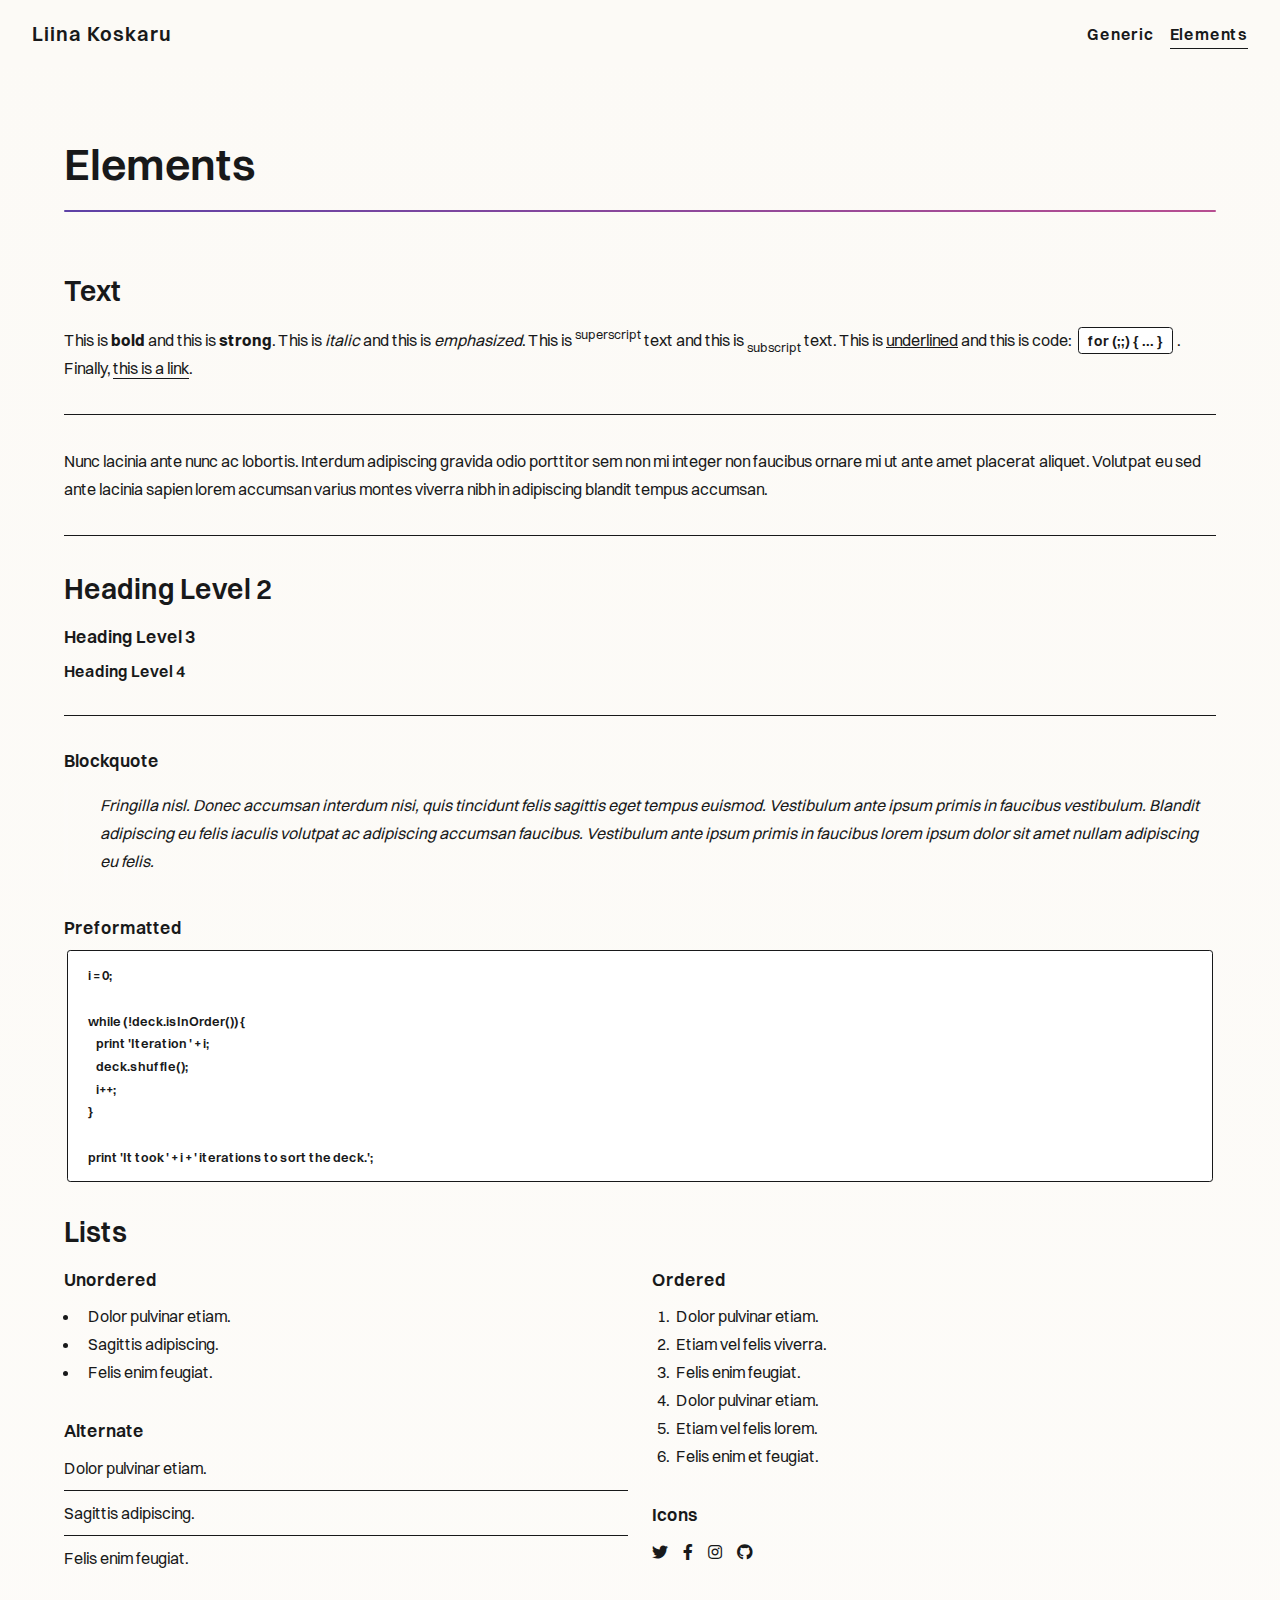
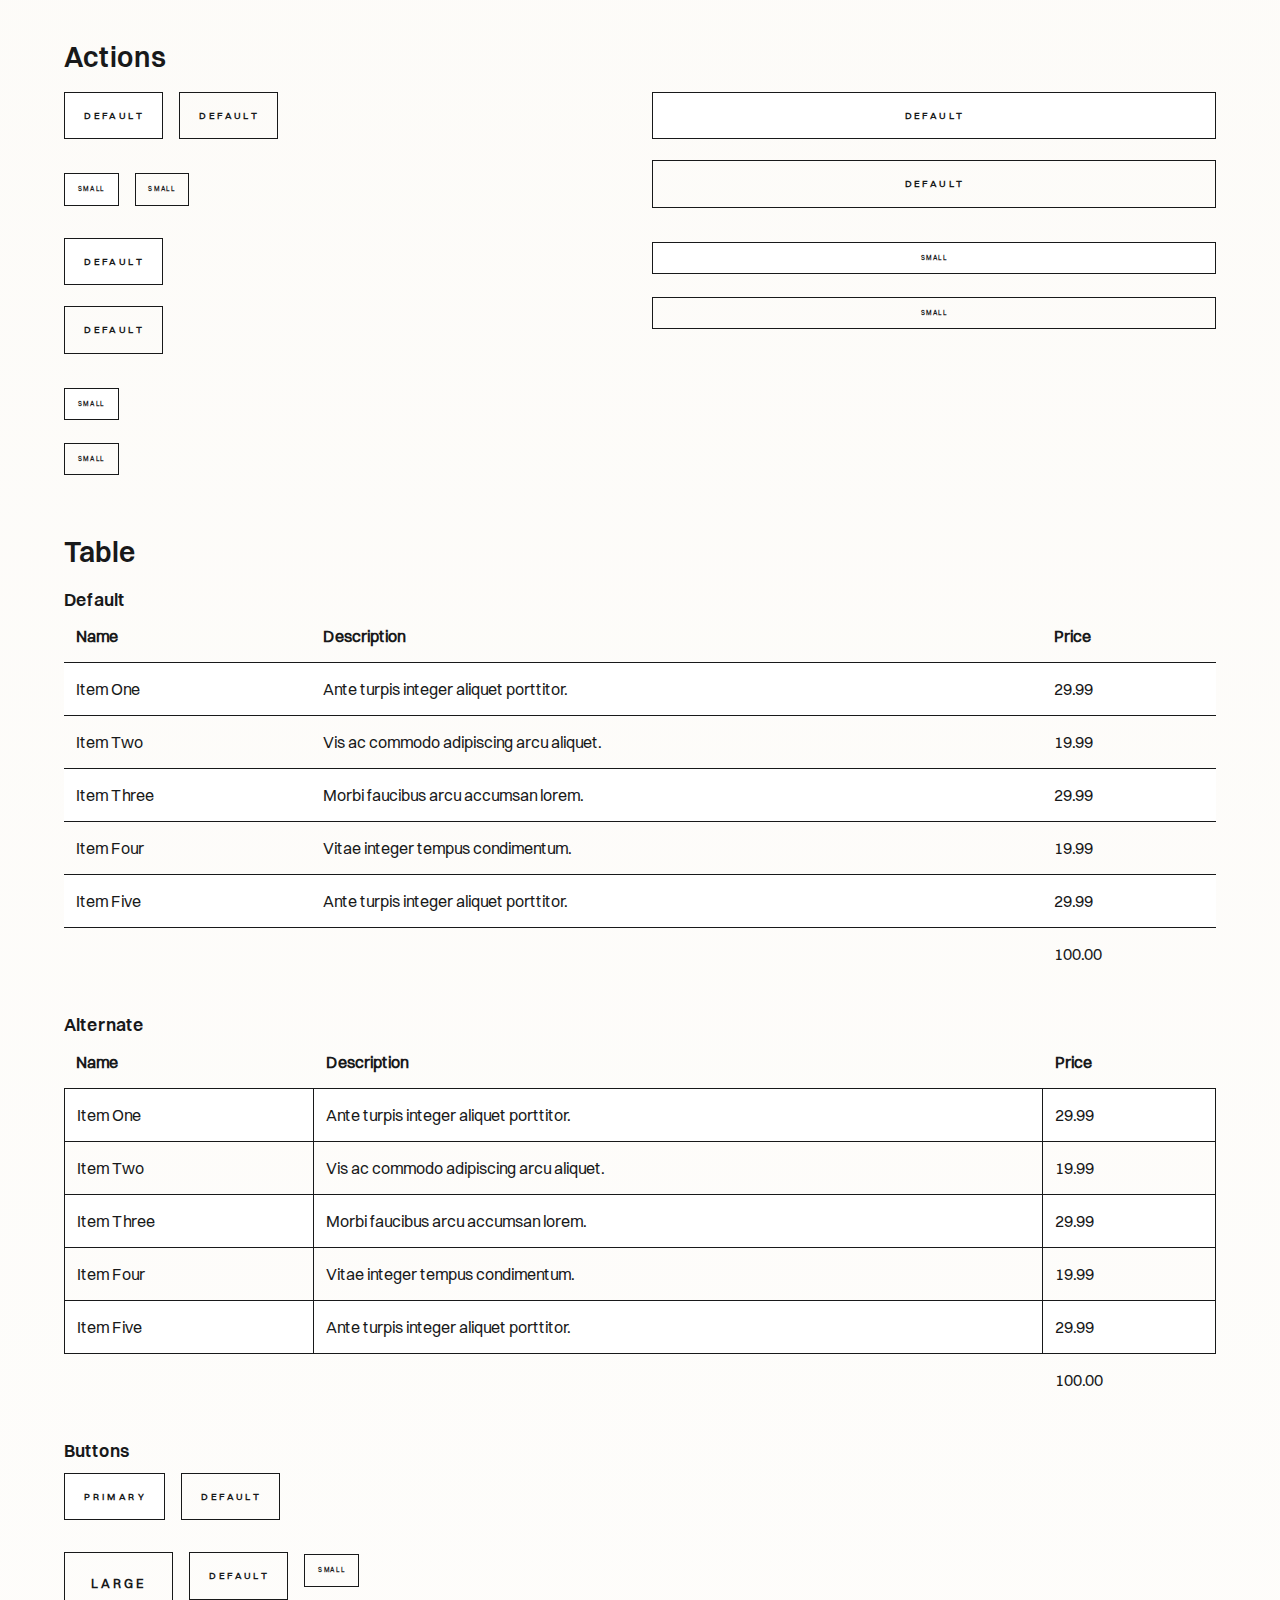
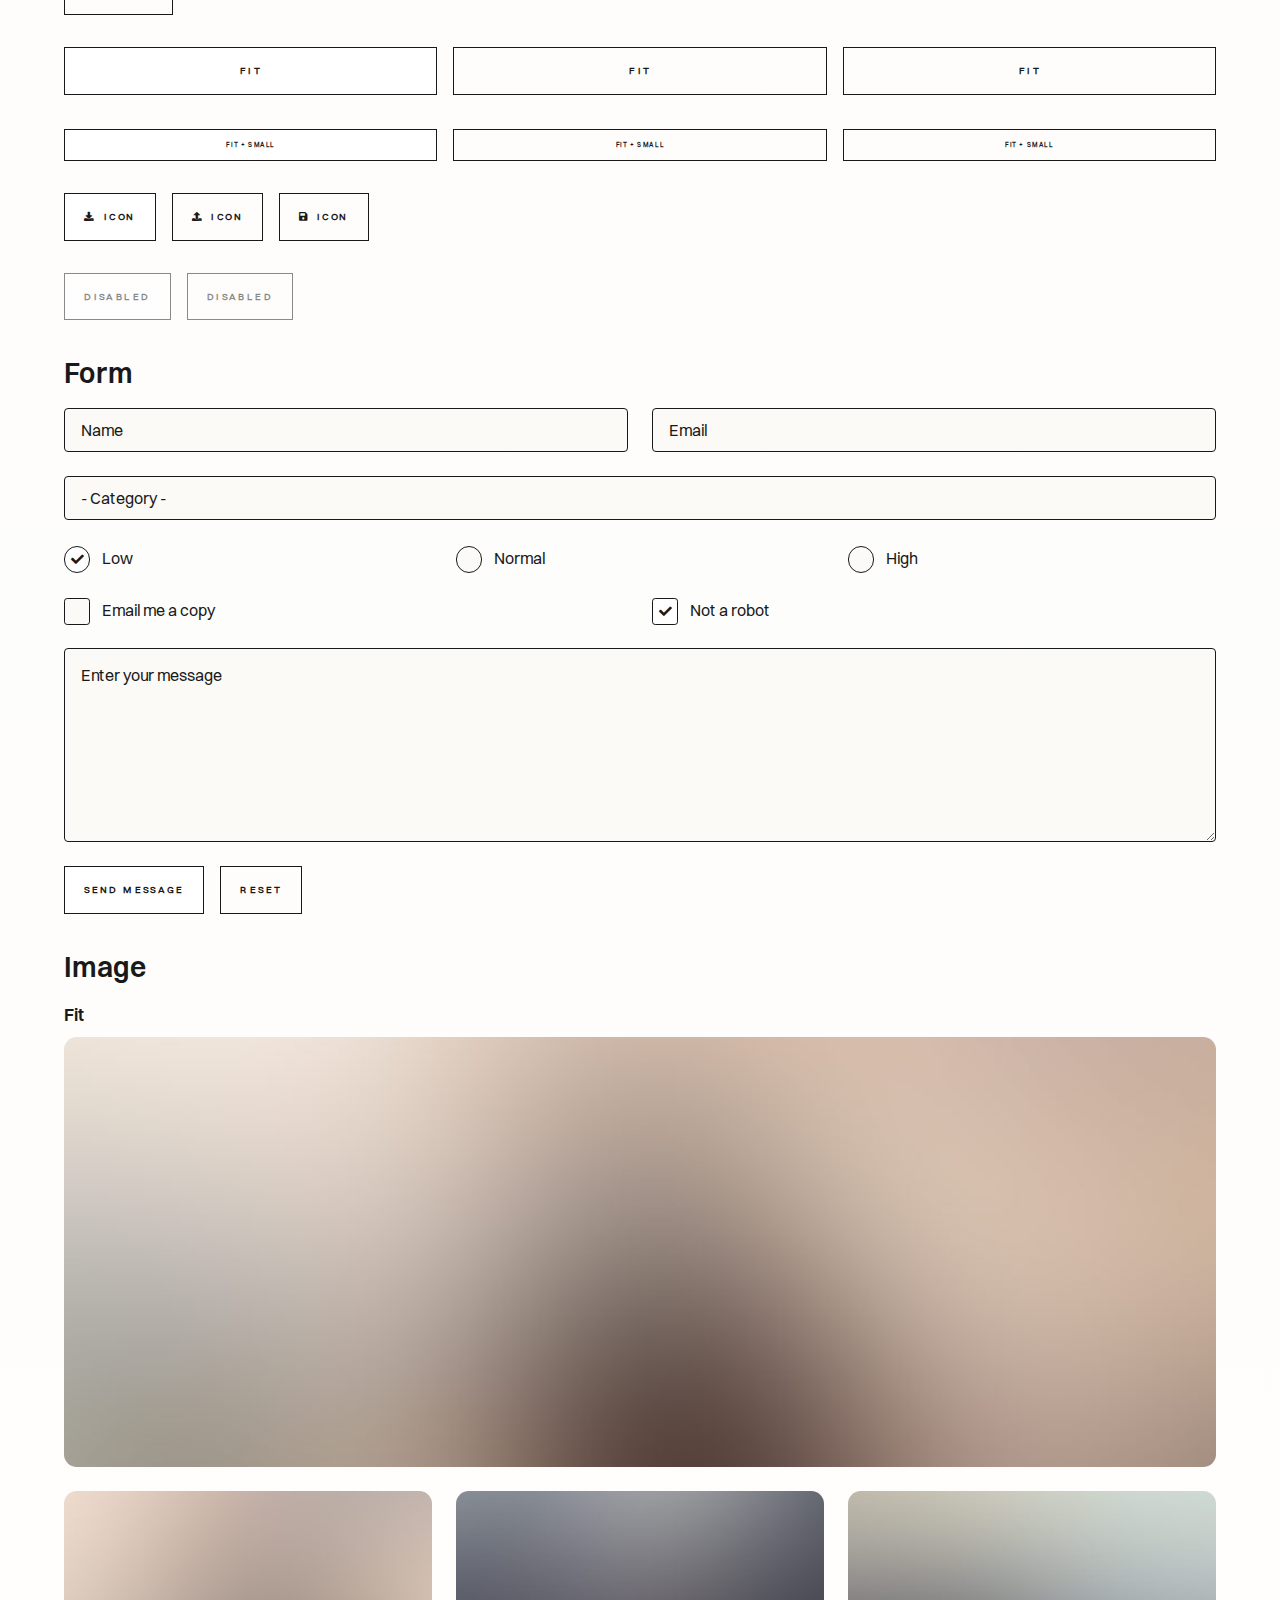
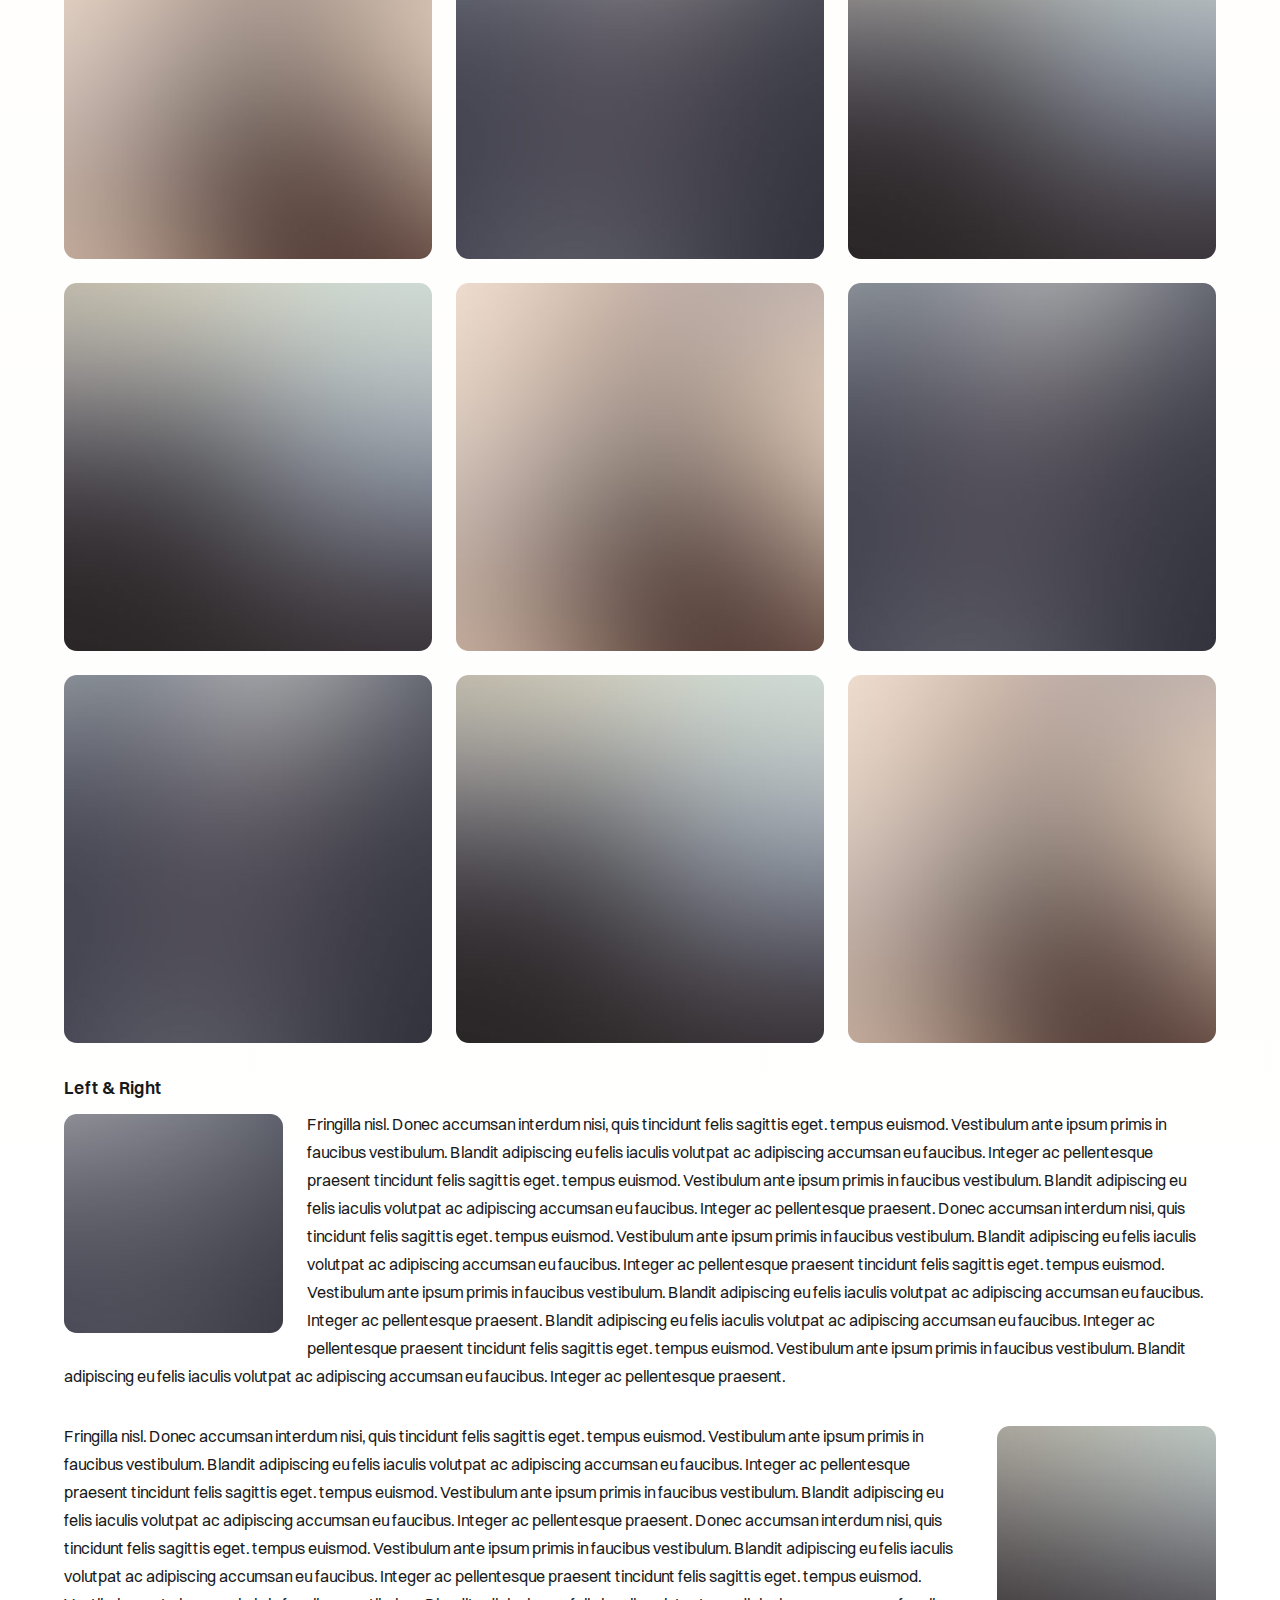
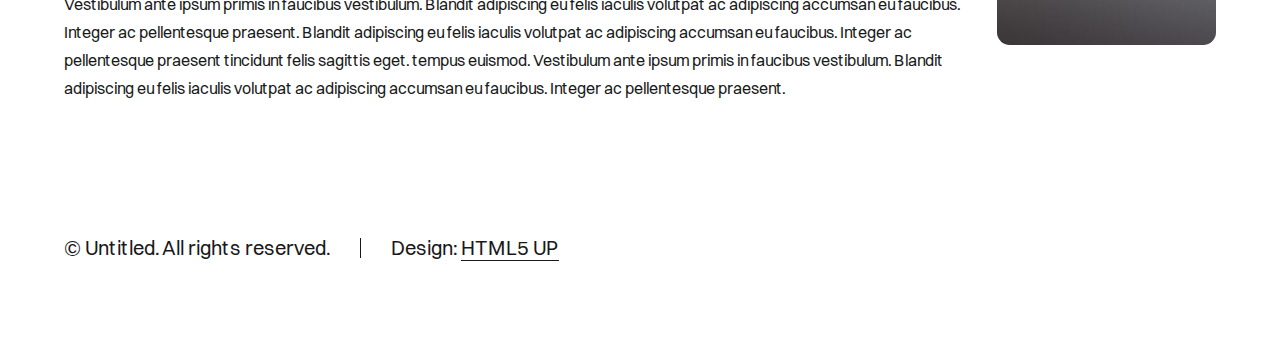
==== commit 465974e7: "Layout changes" ====
--- a/elements.html
+++ b/elements.html
@@ -16,11 +16,11 @@
 
 		<!-- Header -->
 			<header id="header">
-				<a href="elements.html" class="title">Hyperspace</a>
+				<a href="./" class="title">Liina Koskaru</a>
 				<nav>
 					<ul>
-						<li><a href="index.html">Home</a></li>
-						<li><a href="elements.html"  class="active">Elements</a></li>
+						<li><a href="./generic">Generic</a></li>
+						<li><a href="./elements" class="active">Elements</a></li>
 					</ul>
 				</nav>
 			</header>
--- a/assets/css/main.css
+++ b/assets/css/main.css
@@ -101,7 +101,8 @@
 	}
 
 	body {
-		background: linear-gradient(#fcfaf6, #ffffff);
+		background: linear-gradient(#fcfaf6 0%, #ffffff 95%);
+		
 	}
 
 		body.is-preload *, body.is-preload *:before, body.is-preload *:after {
@@ -120,7 +121,6 @@
 	body, input, select, textarea {
 		color: #18191a;
 		font-family: 'Switzer-Regular', sans-serif;
-		font-display: swap;
 		font-style: normal;
 		font-size: 16.5pt;
 		line-height: 1.75;
@@ -161,7 +161,7 @@
 		text-decoration: none;
 		position: relative;
 		z-index: 2;
-
+	
 		
 	}
 
@@ -185,13 +185,6 @@
 		margin: 0 0 2em 0;
 	}
 
-	@media screen and (min-width: 980px) {
-
-		p {
-			margin: 0 0 2em 0;
-		}
-		
-	}
 
 
 	h1, h2, h3, h4, h5, h6 {
@@ -211,7 +204,30 @@
 	h1 {
 		font-size: 2.75em;
 	}
-
+	
+	h1.major {
+		margin: 0 0 1.3em 0;
+		position: relative;
+		padding-bottom: 0.35em;
+	}
+
+		h1.major:after {
+			background-image: -moz-linear-gradient(to right, #5e42a6, #b74e91);
+			background-image: -webkit-linear-gradient(to right, #5e42a6, #b74e91);
+			background-image: -ms-linear-gradient(to right, #5e42a6, #b74e91);
+			background-image: linear-gradient(to right, #5e42a6, #b74e91);
+			-moz-transition: max-width 0.2s ease;
+			-webkit-transition: max-width 0.2s ease;
+			-ms-transition: max-width 0.2s ease;
+			transition: max-width 0.2s ease;
+			border-radius: 0.2em;
+			bottom: 0;
+			content: '';
+			height: 0.05em;
+			position: absolute;
+			right: 0;
+			width: 100%;
+		}
 
 	h2 {
 		font-size: 1.75em;
@@ -1951,7 +1967,7 @@
 	button:hover,
 	.button:hover {
 		border-color: #18191a !important;
-		background-color: #18191a;
+		background-color: #18191a !important; 
 		color: #ffffff !important;
 	
 	}
@@ -2583,14 +2599,14 @@
 /* Image */
 
 	.image {
-		/* border-radius: 0;
-		border: 1px solid rgb(24, 25, 26); */
+		border-radius: 0.80em;
+		border: 0;
 		display: inline-block;
 		position: relative;
 	}
 
 		.image img {
-			border-radius: 0;
+			border-radius: 0.80em;
 			display: block;
 		}
 
@@ -2652,6 +2668,7 @@
 		padding-left: 1em;
 	}
 
+
 		ul li {
 			padding-left: 0.5em;
 		}
@@ -2678,7 +2695,6 @@
 		dl dt {
 			display: block;
 			font-weight: 700;
-			font-display: swap;
 			font-style: normal;
 			margin: 0 0 1em 0;
 		}
@@ -3048,7 +3064,7 @@
 			-webkit-transition: opacity 1s ease;
 			-ms-transition: opacity 1s ease;
 			transition: opacity 1s ease;
-			background: #eaf4ec;
+			background: #fcfaf6;
 			content: '';
 			display: block;
 			height: 100%;
@@ -3349,6 +3365,8 @@
 			opacity: 1.0;
 		}
 
+
+
 		.wrapper.fade-up.inactive > .inner,
 		body.is-preload .wrapper.fade-up > .inner {
 			opacity: 0;
@@ -3370,6 +3388,7 @@
 			opacity: 1.0;
 		}
 
+	
 		.wrapper.fade-down.inactive > .inner,
 		body.is-preload .wrapper.fade-down > .inner {
 			opacity: 0;
@@ -3414,7 +3433,9 @@
 			font-family: 'Switzer-Semibold', sans-serif;
 			font-weight: 600;
 			font-style: normal;
-		}
+			letter-spacing: 0.05em;
+		}
+
 
 		#header > nav {
 			-moz-flex: 1;
@@ -3422,7 +3443,6 @@
 			-ms-flex: 1;
 			flex: 1;
 			text-align: right;
-		
 		}
 
 			#header > nav > ul {
@@ -3435,13 +3455,12 @@
 
 				#header > nav > ul > li {
 					display: inline-block;
-					margin-left: 0.6em;
+					margin-left: 0.8em;
 					padding: 0;
 					vertical-align: middle;
-		
-					
-				}
-
+				}
+			
+			
 					#header > nav > ul > li:first-child {
 						margin-left: 0;
 					}
@@ -3455,22 +3474,18 @@
 						font-family: 'Switzer-Semibold', sans-serif;
 						font-weight: 600;
 						font-style: normal;
-					
+						letter-spacing: 0.05em;
 					}
 
 
 						#header > nav > ul > li a:hover {
 							color: rgba(255, 255, 255);
 							background-color: #18191a;
-					
-
 						}
 						
 
-
 						#header > nav > ul > li a.active {
 							border-bottom: solid 1px #18191a;
-							
 						}
 						
 					
@@ -3484,11 +3499,6 @@
 		}
 
 
-		.title {
-			letter-spacing: 1px;
-		}
-
-
 
 /* Wrapper (main) */
 
@@ -3557,7 +3567,7 @@
 
 	#sidebar {
 		padding: 2.5em 2.5em 0.5em 2.5em ;
-		background: #ffffff;
+		background: #18191a;
 		cursor: default;
 		height: 100vh;
 		left: 0;
@@ -3770,7 +3780,7 @@
 			-ms-transition: color 0.2s ease;
 			transition: color 0.2s ease;
 			border: 0;
-			color: #18191a;
+			color: rgba(255, 255, 255, 0.35);
 			display: block;
 			font-size: 0.6em;
 			font-weight: 700;
@@ -3799,23 +3809,24 @@
 			}
 
 			#sidebar nav a:after {
-				background-image: -moz-linear-gradient(to right, #77857a, #ffff00);
-				background-image: -webkit-linear-gradient(to right, #77857a, #ffff00);
-				background-image: -ms-linear-gradient(to right, #77857a, #ffff00);
-				background-image: linear-gradient(to right, #77857a, #ffff00);
+				background-image: -moz-linear-gradient(to right, #5e42a6, #b74e91);
+				background-image: -webkit-linear-gradient(to right, #5e42a6, #b74e91);
+				background-image: -ms-linear-gradient(to right, #5e42a6, #b74e91);
+				background-image: linear-gradient(to right, #5e42a6, #b74e91);
 				-moz-transition: max-width 0.2s ease;
 				-webkit-transition: max-width 0.2s ease;
 				-ms-transition: max-width 0.2s ease;
 				transition: max-width 0.2s ease;
 				max-width: 0;
 			}
+			}
 
 			#sidebar nav a:hover {
-				color: rgba(24, 25, 26, 0.50);
+				color: rgba(255, 255, 255, 0.55);
 			}
 
 			#sidebar nav a.active {
-				color: #18191a;
+				color: #ffffff;
 			}
 
 				#sidebar nav a.active:after {
@@ -3891,7 +3902,7 @@
 
 						#sidebar nav a:after {
 							background-image: none;
-							background-color: #18191a;
+							background-color: #b74e91;
 						}
 
 		}
@@ -3961,6 +3972,4 @@
 		z-index: 10000;
 		}
 
-
-
-		+	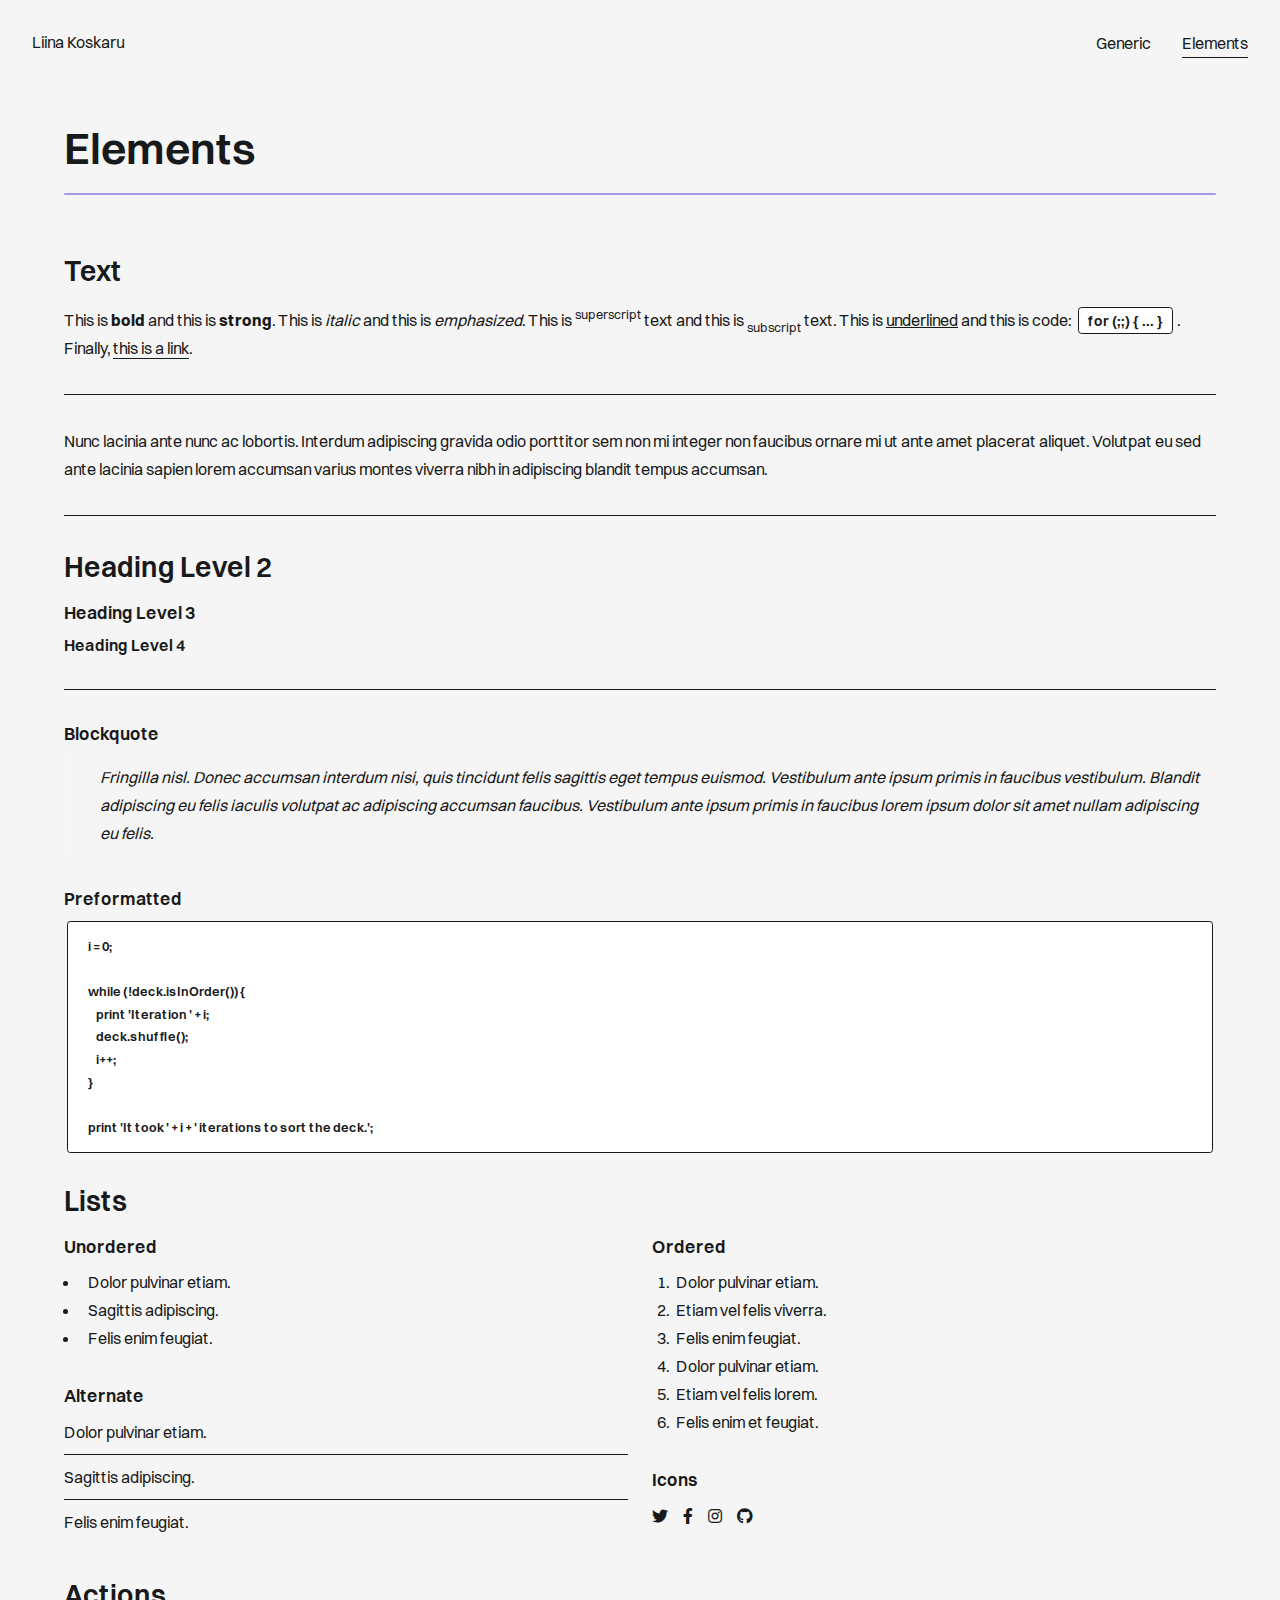
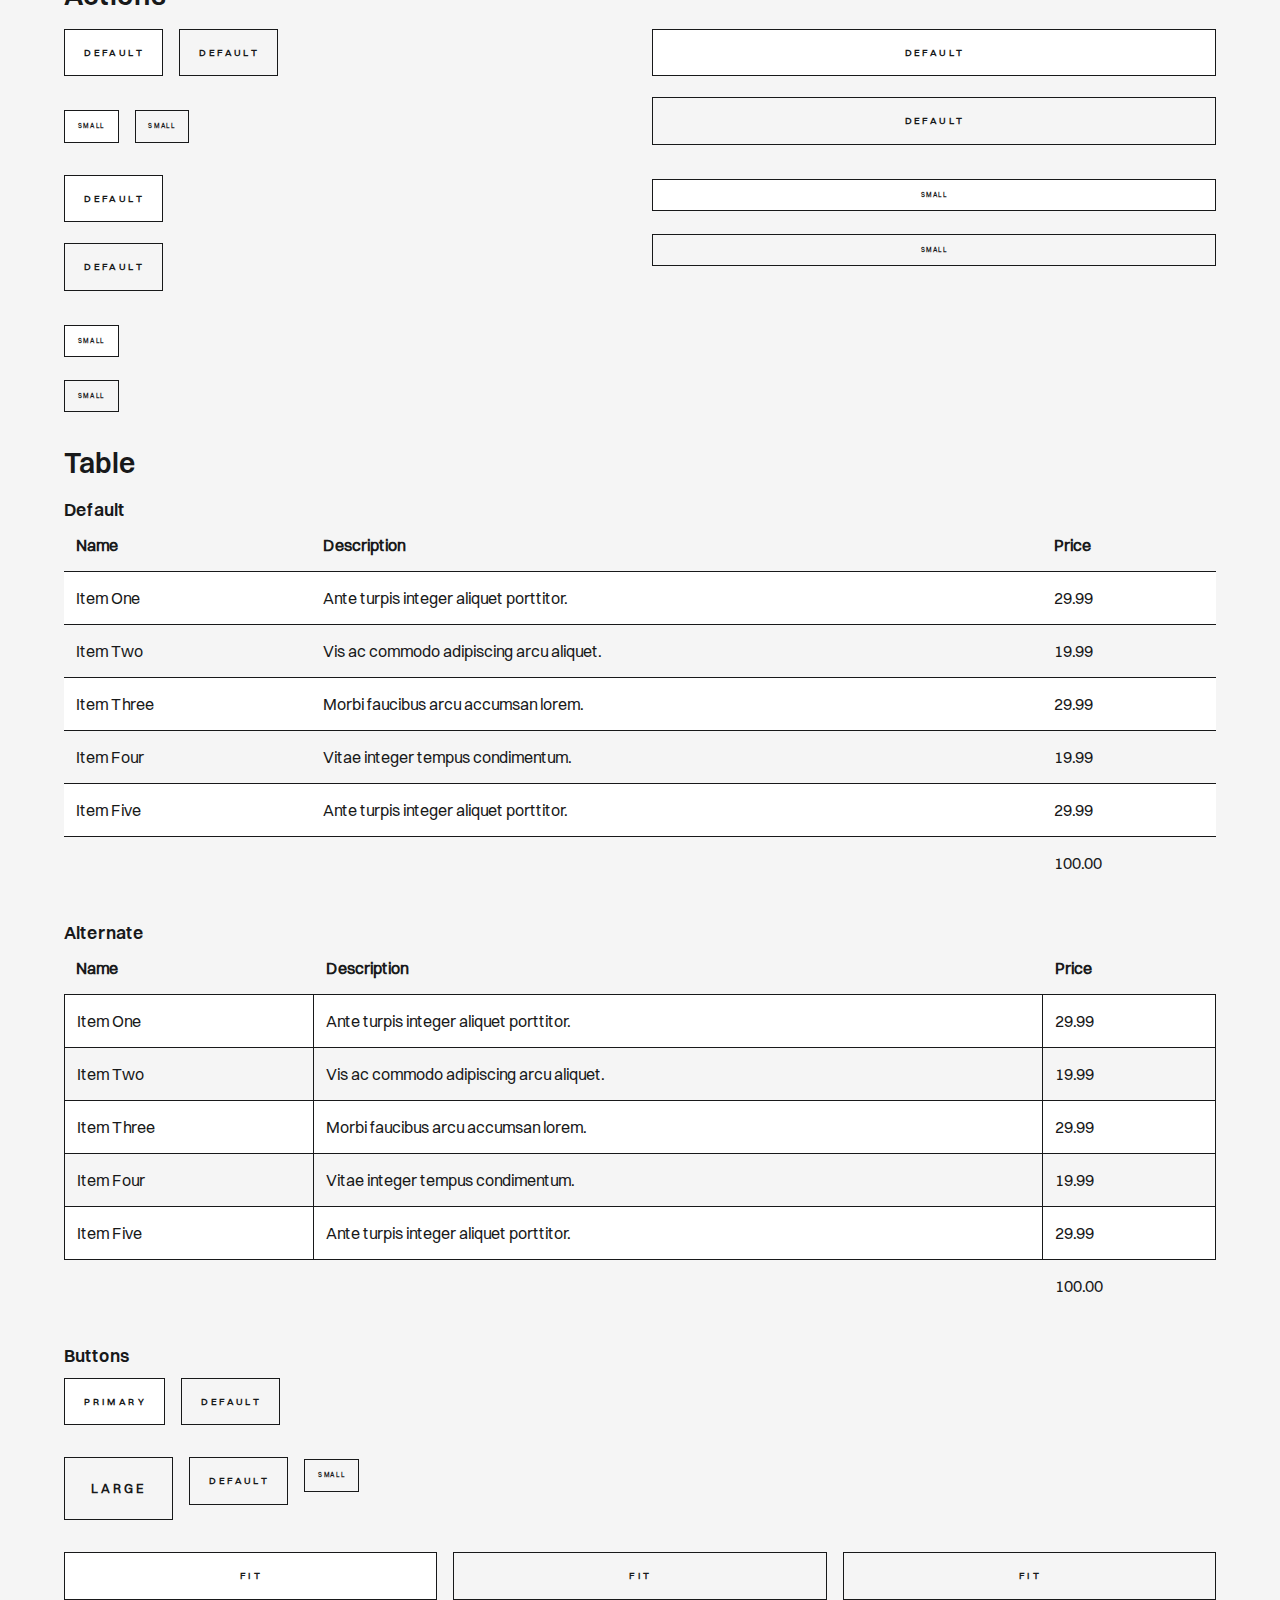
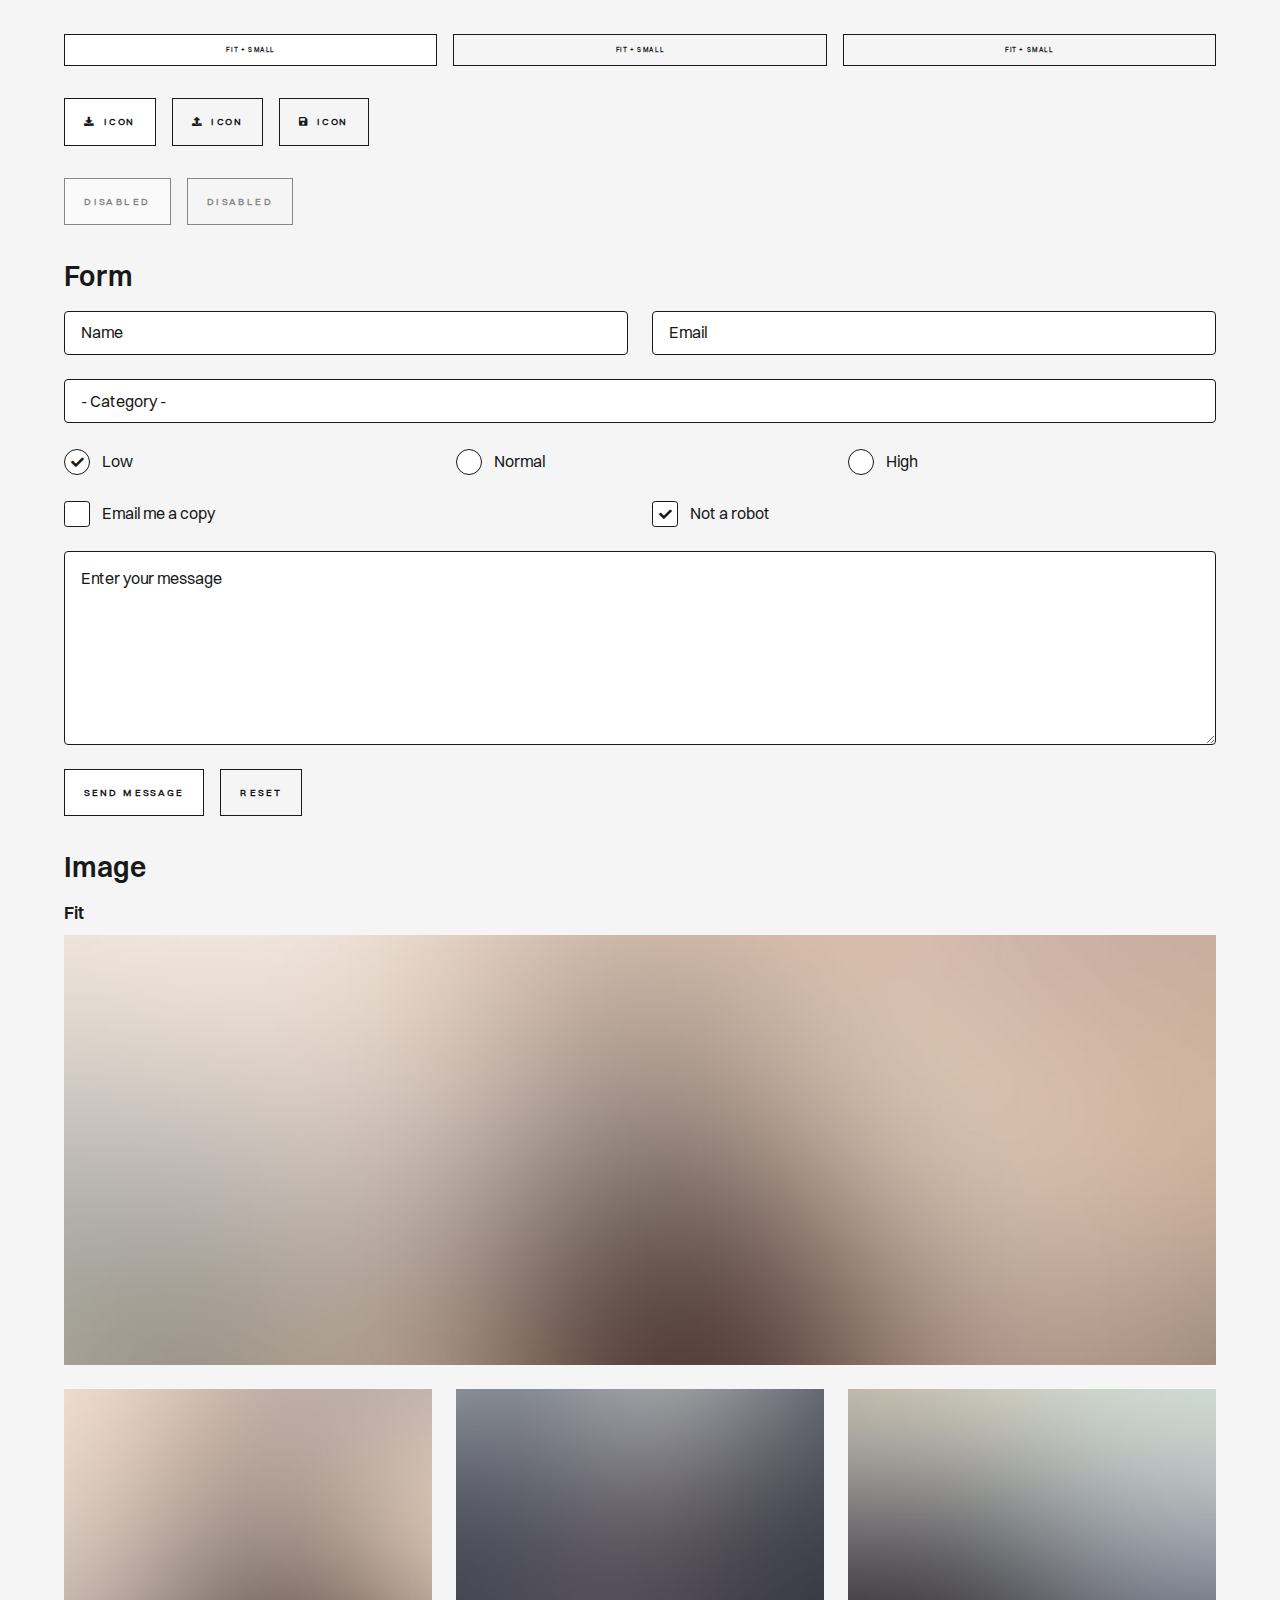
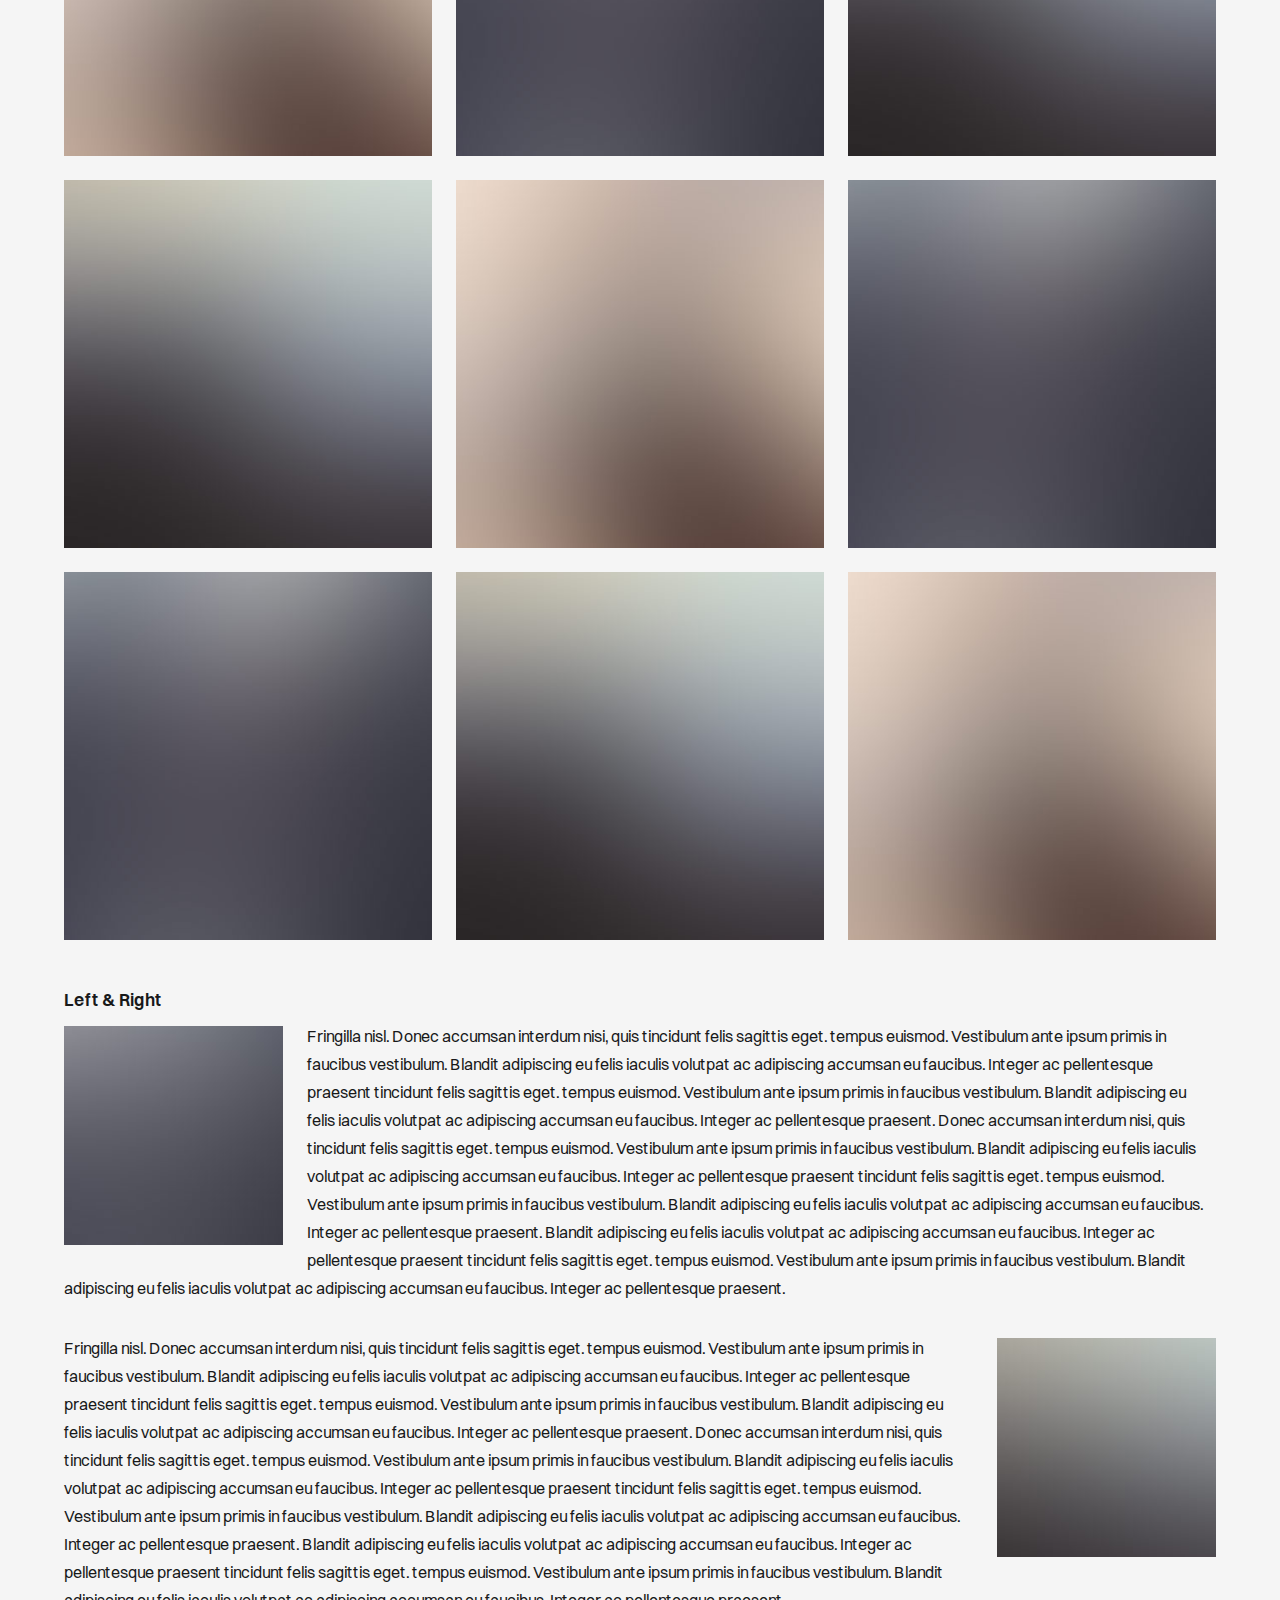
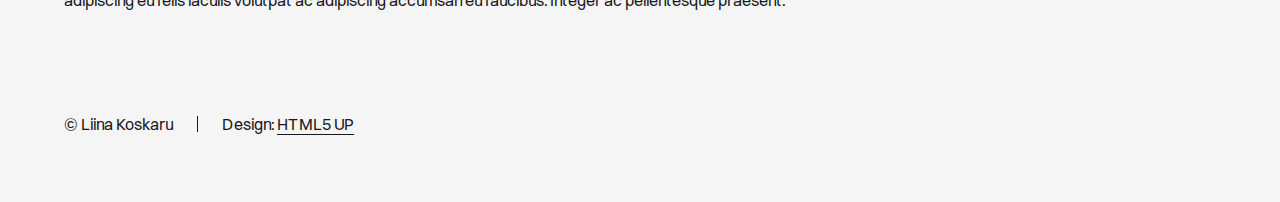
==== commit 76486dad: "Change colors" ====
--- a/elements.html
+++ b/elements.html
@@ -11,16 +11,17 @@
 		<meta name="viewport" content="width=device-width, initial-scale=1, user-scalable=no" />
 		<link rel="stylesheet" href="assets/css/main.css" />
 		<noscript><link rel="stylesheet" href="assets/css/noscript.css" /></noscript>
+		<link rel="shortcut icon" type="image/x-icon" href="favicon.ico?" />
 	</head>
 	<body class="is-preload">
 
 		<!-- Header -->
 			<header id="header">
-				<a href="./" class="title">Liina Koskaru</a>
+				<a href="./index.html" class="title">Liina Koskaru</a>
 				<nav>
 					<ul>
-						<li><a href="./generic">Generic</a></li>
-						<li><a href="./elements" class="active">Elements</a></li>
+						<li><a href="generic.html">Generic</a></li>
+						<li><a href="./elements.html" class="active">Elements</a></li>
 					</ul>
 				</nav>
 			</header>
@@ -344,7 +345,7 @@
 			<footer id="footer" class="wrapper alt">
 				<div class="inner">
 					<ul class="menu">
-						<li>&copy; Untitled. All rights reserved.</li><li>Design: <a href="http://html5up.net">HTML5 UP</a></li>
+						<li>&copy; Liina Koskaru</li><li>Design: <a href="http://html5up.net">HTML5 UP</a></li>
 					</ul>
 				</div>
 			</footer>
--- a/assets/css/main.css
+++ b/assets/css/main.css
@@ -101,7 +101,7 @@
 	}
 
 	body {
-		background: linear-gradient(#fcfaf6 0%, #ffffff 95%);
+		background:#F5F5F5;
 		
 	}
 
@@ -122,10 +122,11 @@
 		color: #18191a;
 		font-family: 'Switzer-Regular', sans-serif;
 		font-style: normal;
-		font-size: 16.5pt;
+		font-size: 18pt;
 		line-height: 1.75;
 		font-weight: 400;
 	}
+
 
 		@media screen and (max-width: 1680px) {
 
@@ -192,7 +193,7 @@
 		font-family: 'Switzer-Semibold', sans-serif;
 		font-weight: 600;
 		font-style: normal;
-		line-height: 1.5;
+		line-height: 1.4;
 		margin: 0 0 0.5em 0;
 	}
 
@@ -212,10 +213,7 @@
 	}
 
 		h1.major:after {
-			background-image: -moz-linear-gradient(to right, #5e42a6, #b74e91);
-			background-image: -webkit-linear-gradient(to right, #5e42a6, #b74e91);
-			background-image: -ms-linear-gradient(to right, #5e42a6, #b74e91);
-			background-image: linear-gradient(to right, #5e42a6, #b74e91);
+			background-color: #9f99e6;
 			-moz-transition: max-width 0.2s ease;
 			-webkit-transition: max-width 0.2s ease;
 			-ms-transition: max-width 0.2s ease;
@@ -256,7 +254,7 @@
 		}
 
 		h2 {
-			font-size: 1.25em;
+			font-size: 1.5em;
 		}
 
 		h3 {
@@ -540,9 +538,8 @@
 			}
 
 	.row {
-		margin-top: 3em;
+		margin-top: 0;
 		margin-left: -1.5em;
-		margin-bottom: 1.5em;
 	}
 
 		.row > * {
@@ -1819,11 +1816,12 @@
 /* Box */
 
 .box {
-	border-radius: 0.25em;
-	border: solid 1px rgba(255, 255, 255, 0.15);
-	margin-bottom: 2em;
+	border-radius: 1.45em;
+	border: solid 1px #18191a;
+	margin-bottom: 3em;
 	padding: 1.5em;
 }
+
 
 	.box > :last-child,
 	.box > :last-child > :last-child,
@@ -1886,7 +1884,7 @@
 		-webkit-transition: opacity 0.2s ease, -webkit-transform 0.2s ease;
 		-ms-transition: opacity 0.2s ease, -ms-transform 0.2s ease;
 		transition: opacity 0.2s ease, transform 0.2s ease;
-		background: #fcfaf6;
+		background: #ffffff;
 		content: '';
 		height: 100%;
 		left: 0;
@@ -2018,7 +2016,7 @@
 	flex-wrap: wrap;
 	border-radius: 0.25em;
 	border: solid 1px #18191a;
-	background: #fcfaf6;
+	background: #ffffff;
 	margin: 0 0 2em 0;
 }
 
@@ -2342,7 +2340,7 @@
 	-webkit-appearance: none;
 	-ms-appearance: none;
 	appearance: none;
-	background: #fcfaf6;
+	background: #ffffff;
 	border-radius: 0.25em;
 	border: none;
 	border: solid 1px #18191a;
@@ -2385,7 +2383,7 @@
 
 	select option {
 		color: #18191a;
-		background: #fcfaf6;
+		background: #ffffff;
 	}
 
 	select:focus::-ms-value {
@@ -2454,7 +2452,7 @@
 
 		input[type="checkbox"] + label:before,
 		input[type="radio"] + label:before {
-			background: #fcfaf6;
+			background: #ffffff;
 			border-radius: 0.25em;
 			border: solid 1px #18191a;
 			content: '';
@@ -2599,14 +2597,12 @@
 /* Image */
 
 	.image {
-		border-radius: 0.80em;
 		border: 0;
 		display: inline-block;
 		position: relative;
 	}
 
 		.image img {
-			border-radius: 0.80em;
 			display: block;
 		}
 
@@ -3064,7 +3060,7 @@
 			-webkit-transition: opacity 1s ease;
 			-ms-transition: opacity 1s ease;
 			transition: opacity 1s ease;
-			background: #fcfaf6;
+			background: #ffffff;
 			content: '';
 			display: block;
 			height: 100%;
@@ -3106,11 +3102,11 @@
 		}
 
 	.spotlights > section:nth-child(2) {
-		background-color: rgba(234, 244, 236, 0.05);
+		background-color: hsl(245, 53%, 75%);
 	}
 
 	.spotlights > section:nth-child(3) {
-		background-color:  rgba(234, 244, 236, 0.1);
+		background-color:  #f5f5f5;
 	}
 
 	.spotlights > section.inactive > .image:before,
@@ -3251,15 +3247,15 @@
 	}
 
 		.wrapper > .inner {
-			padding: 5em 5em 3em 5em ;
+			padding: 3em 5em 2em 5em ;
 			max-width: 100%;
-			width: 78em;
+			width: 88em;
 		}
 
 			@media screen and (max-width: 1680px) {
 
 				.wrapper > .inner {
-					padding: 4em 4em 2em 4em ;
+					padding: 2em 4em 2em 4em ;
 				}
 
 			}
@@ -3275,37 +3271,37 @@
 			@media screen and (max-width: 736px) {
 
 				.wrapper > .inner {
-					padding: 3em 2em 1em 2em ;
+					padding: 1em 1em 1em 1em ;
 				}
 
 			}
 
 		.wrapper.alt {
-			background-color:#fcfaf6;
+			background-color:#f5f5f5;
 		}
 
 		.wrapper.style1 {
-			background-color: #fcfaf6;
+			background-color: #f5f5f5;
 		}
 
 		.wrapper.style1-alt {
-			background-color: #eaf4ec;
+			background-color: #f5f5f5;
 		}
 
 		.wrapper.style2 {
-			background-color: #fcfaf6;
+			background-color: #bfbbea;
 		}
 
 		.wrapper.style2-alt {
-			background-color: #fcfaf6;
+			background-color: #ffffff;
 		}
 
 		.wrapper.style3 {
-			background-color: #fcfaf6;
+			background-color: #ffffff;
 		}
 
 		.wrapper.style3-alt {
-			background-color: #fcfaf6;
+			background-color: #ffffff;
 		}
 
 		.wrapper.fullscreen {
@@ -3366,7 +3362,6 @@
 		}
 
 
-
 		.wrapper.fade-up.inactive > .inner,
 		body.is-preload .wrapper.fade-up > .inner {
 			opacity: 0;
@@ -3418,10 +3413,9 @@
 		display: -webkit-flex;
 		display: -ms-flex;
 		display: flex;
-		background-color: #fcfaf6;
+		background-color: #f5f5f5;
 		cursor: default;
-		padding: 1em 2em;
-		align-items: center;
+		padding: 1.75em 2em;
 	}
 		
 
@@ -3429,11 +3423,11 @@
 			border: 0;
 			color: #18191a;
 			display: block;
-			font-size: 1.25em;
-			font-family: 'Switzer-Semibold', sans-serif;
-			font-weight: 600;
+			font-size: 1em;
+			font-family: 'Switzer-Regular', sans-serif;
+			font-weight: 400;
 			font-style: normal;
-			letter-spacing: 0.05em;
+		
 		}
 
 
@@ -3447,15 +3441,12 @@
 
 			#header > nav > ul {
 				margin: 0;
-				padding: 0;
-				
-			
-				
+				padding: 0;	
 			}
 
 				#header > nav > ul > li {
 					display: inline-block;
-					margin-left: 0.8em;
+					margin-left: 1.75em;
 					padding: 0;
 					vertical-align: middle;
 				}
@@ -3467,36 +3458,36 @@
 
 
 					#header > nav > ul > li a {
-						border: 0;
 						color: #18191a;
 						display: inline-block;
 						font-size: 1em;
-						font-family: 'Switzer-Semibold', sans-serif;
-						font-weight: 600;
+						font-family: 'Switzer-Regular', sans-serif;
+						font-weight: 400;
 						font-style: normal;
-						letter-spacing: 0.05em;
+						border-bottom-color: transparent;
 					}
 
 
 						#header > nav > ul > li a:hover {
-							color: rgba(255, 255, 255);
-							background-color: #18191a;
+							border-bottom-color: transparent;
 						}
 						
 
 						#header > nav > ul > li a.active {
 							border-bottom: solid 1px #18191a;
 						}
-						
 					
+					
+
 
 		@media screen and (max-width: 736px) {
 
 			#header {
-				padding: 1em 2em;
-			}
-
-		}
+				padding: 1em 1em;
+			}
+
+		}
+
 
 
 
@@ -3551,7 +3542,7 @@
 		}
 
 	#footer > .inner .menu {
-		font-size: 1.25em;
+		font-size: 1em;
 		color: #1a181a;
 	}
 
@@ -3559,9 +3550,6 @@
 		margin: 0 auto;
 	}
 
-	#footer {
-		background-color: white;
-	}
 
 /* Sidebar */
 
@@ -3809,18 +3797,14 @@
 			}
 
 			#sidebar nav a:after {
-				background-image: -moz-linear-gradient(to right, #5e42a6, #b74e91);
-				background-image: -webkit-linear-gradient(to right, #5e42a6, #b74e91);
-				background-image: -ms-linear-gradient(to right, #5e42a6, #b74e91);
-				background-image: linear-gradient(to right, #5e42a6, #b74e91);
+				background-color: #9f99e6;
 				-moz-transition: max-width 0.2s ease;
 				-webkit-transition: max-width 0.2s ease;
 				-ms-transition: max-width 0.2s ease;
 				transition: max-width 0.2s ease;
 				max-width: 0;
 			}
-			}
-
+			
 			#sidebar nav a:hover {
 				color: rgba(255, 255, 255, 0.55);
 			}
@@ -3902,7 +3886,7 @@
 
 						#sidebar nav a:after {
 							background-image: none;
-							background-color: #b74e91;
+							background-color: #9f99e6;
 						}
 
 		}
@@ -3963,7 +3947,7 @@
 /* Progress Bar */
 
 	.scroll-line{
-		background: yellow;
+		background: #000;
 		top: 0;
 		left: 0;
 		height: 16px;
@@ -3972,4 +3956,97 @@
 		z-index: 10000;
 		}
 
-	+/* Fading in/out elements on scroll */
+
+		.scrollFade {
+			opacity: 1;
+			pointer-events: all;
+		  }
+		  .scrollFade--hidden {
+			opacity: 0;
+			pointer-events: none;
+		  }
+		  .scrollFade--visible {
+			opacity: 1;
+			pointer-events: all;
+		  }
+		  .scrollFade--animate {
+			transition: opacity 0.4s ease-in-out;
+		  }
+
+/* Header title and button fading in */
+
+
+
+		body.is-preload #header nav ul li {
+			-moz-transform: translateY(-1em);
+			-webkit-transform: translateY(-1em);
+			-ms-transform: translateY(-1em);
+			transform: translateY(-1em);
+			opacity: 0;
+		}
+
+
+		body.is-preload #header > .title {
+			-moz-transform: translateY(-1em);
+			-webkit-transform: translateY(-1em);
+			-ms-transform: translateY(-1em);
+			transform: translateY(-1em);
+			opacity: 0;
+		}
+
+		#header {
+			overflow-x: hidden;
+			overflow-y: auto;
+		}
+	
+			#header > .title {
+		
+				-moz-transform: translateY(0);
+				-webkit-transform: translateY(0);
+				-ms-transform: translateY(0);
+				transform: translateY(0);
+				-moz-transition: opacity 0.15s ease, -moz-transform 0.75s ease;
+				-webkit-transition: opacity 0.15s ease, -webkit-transform 0.75s ease;
+				-ms-transition: opacity 0.15s ease, -ms-transform 0.75s ease;
+				transition: opacity 0.15s ease, transform 0.75s ease;
+				opacity: 1;
+		
+			}
+	
+	
+	
+				#header nav > ul > li {
+					-moz-transform: translateY(0);
+					-webkit-transform: translateY(0);
+					-ms-transform: translateY(0);
+					transform: translateY(0);
+					-moz-transition: opacity 0.15s ease, -moz-transform 0.75s ease;
+					-webkit-transition: opacity 0.15s ease, -webkit-transform 0.75s ease;
+					-ms-transition: opacity 0.15s ease, -ms-transform 0.75s ease;
+					transition: opacity 0.15s ease, transform 0.75s ease;
+					opacity: 1;
+				}
+
+
+
+/* Logo */
+
+				.logo {
+
+					width: 172px !important;
+				
+				}
+
+				.logo a:active {
+					text-decoration: none;
+					border: 0;
+				}
+
+				@media screen and (max-width: 1280px) {
+
+					.logo {
+						width: 120px !important;
+					}
+			
+				}